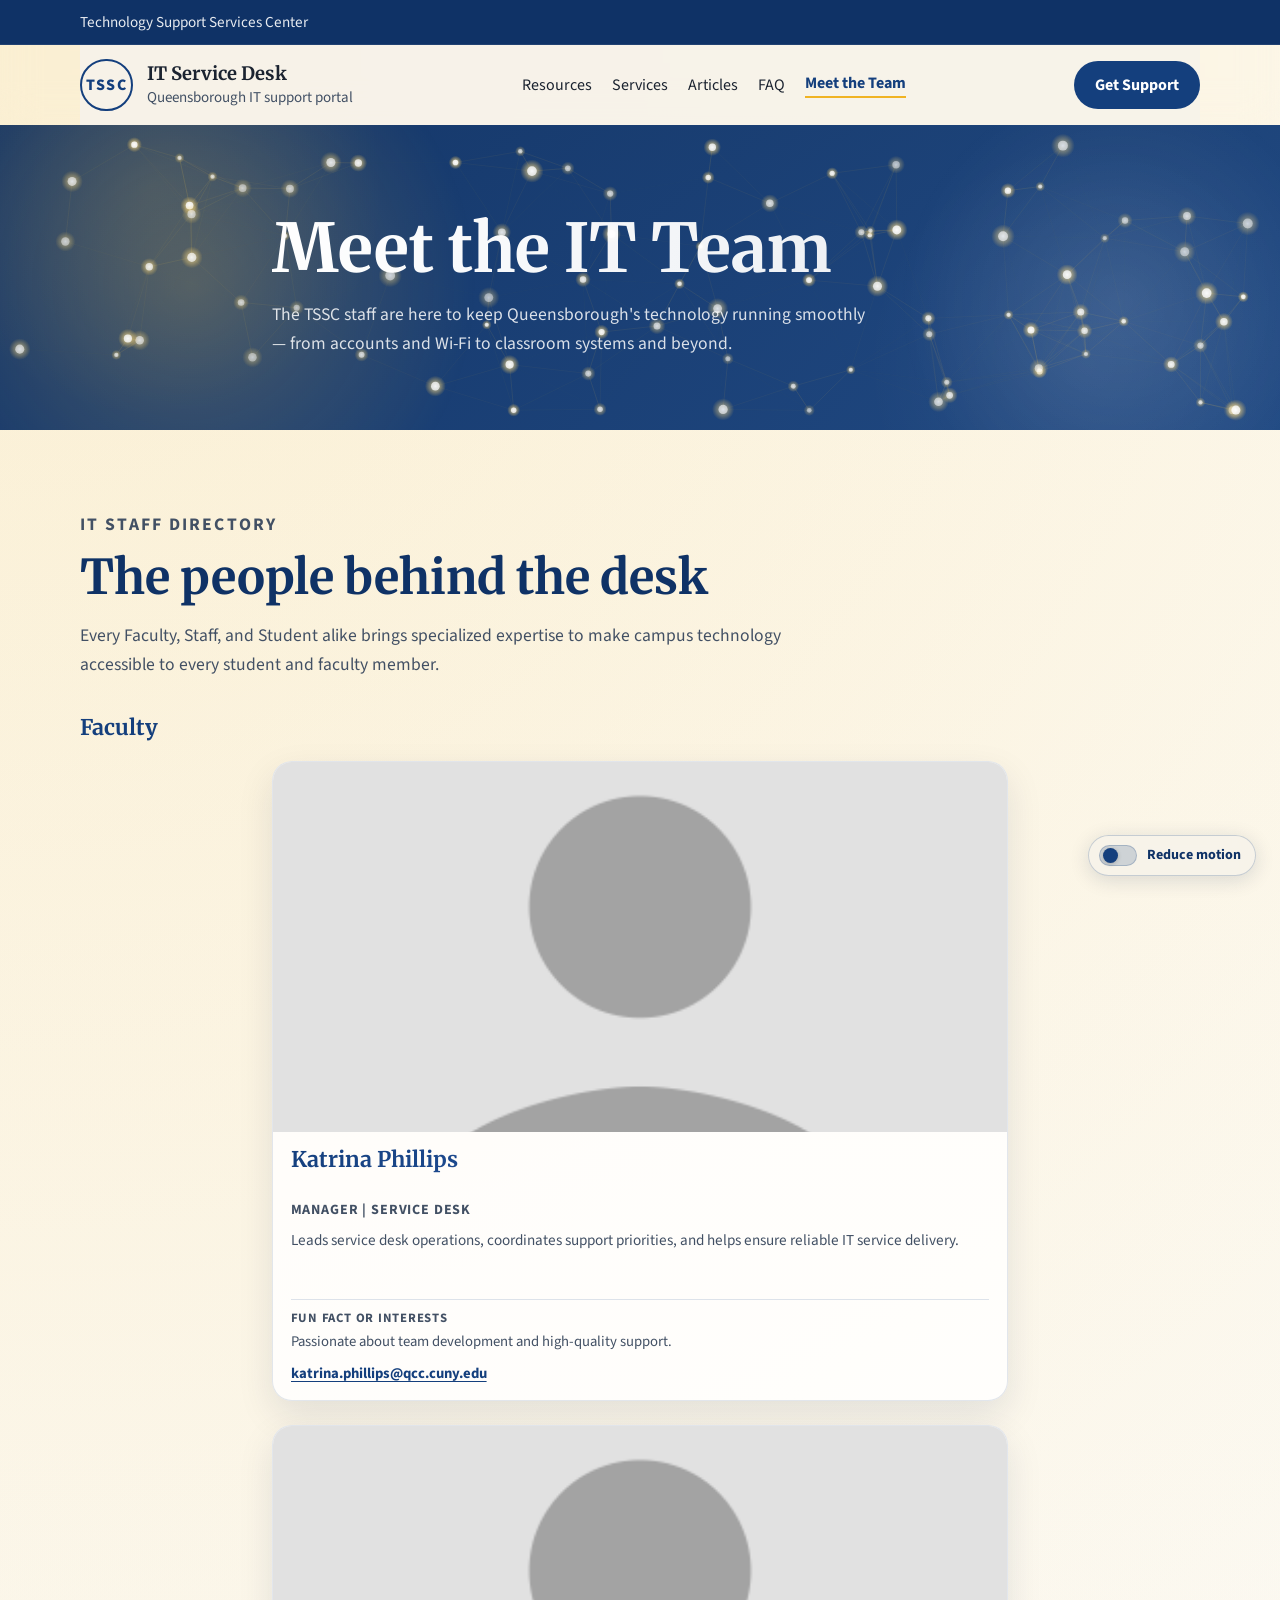
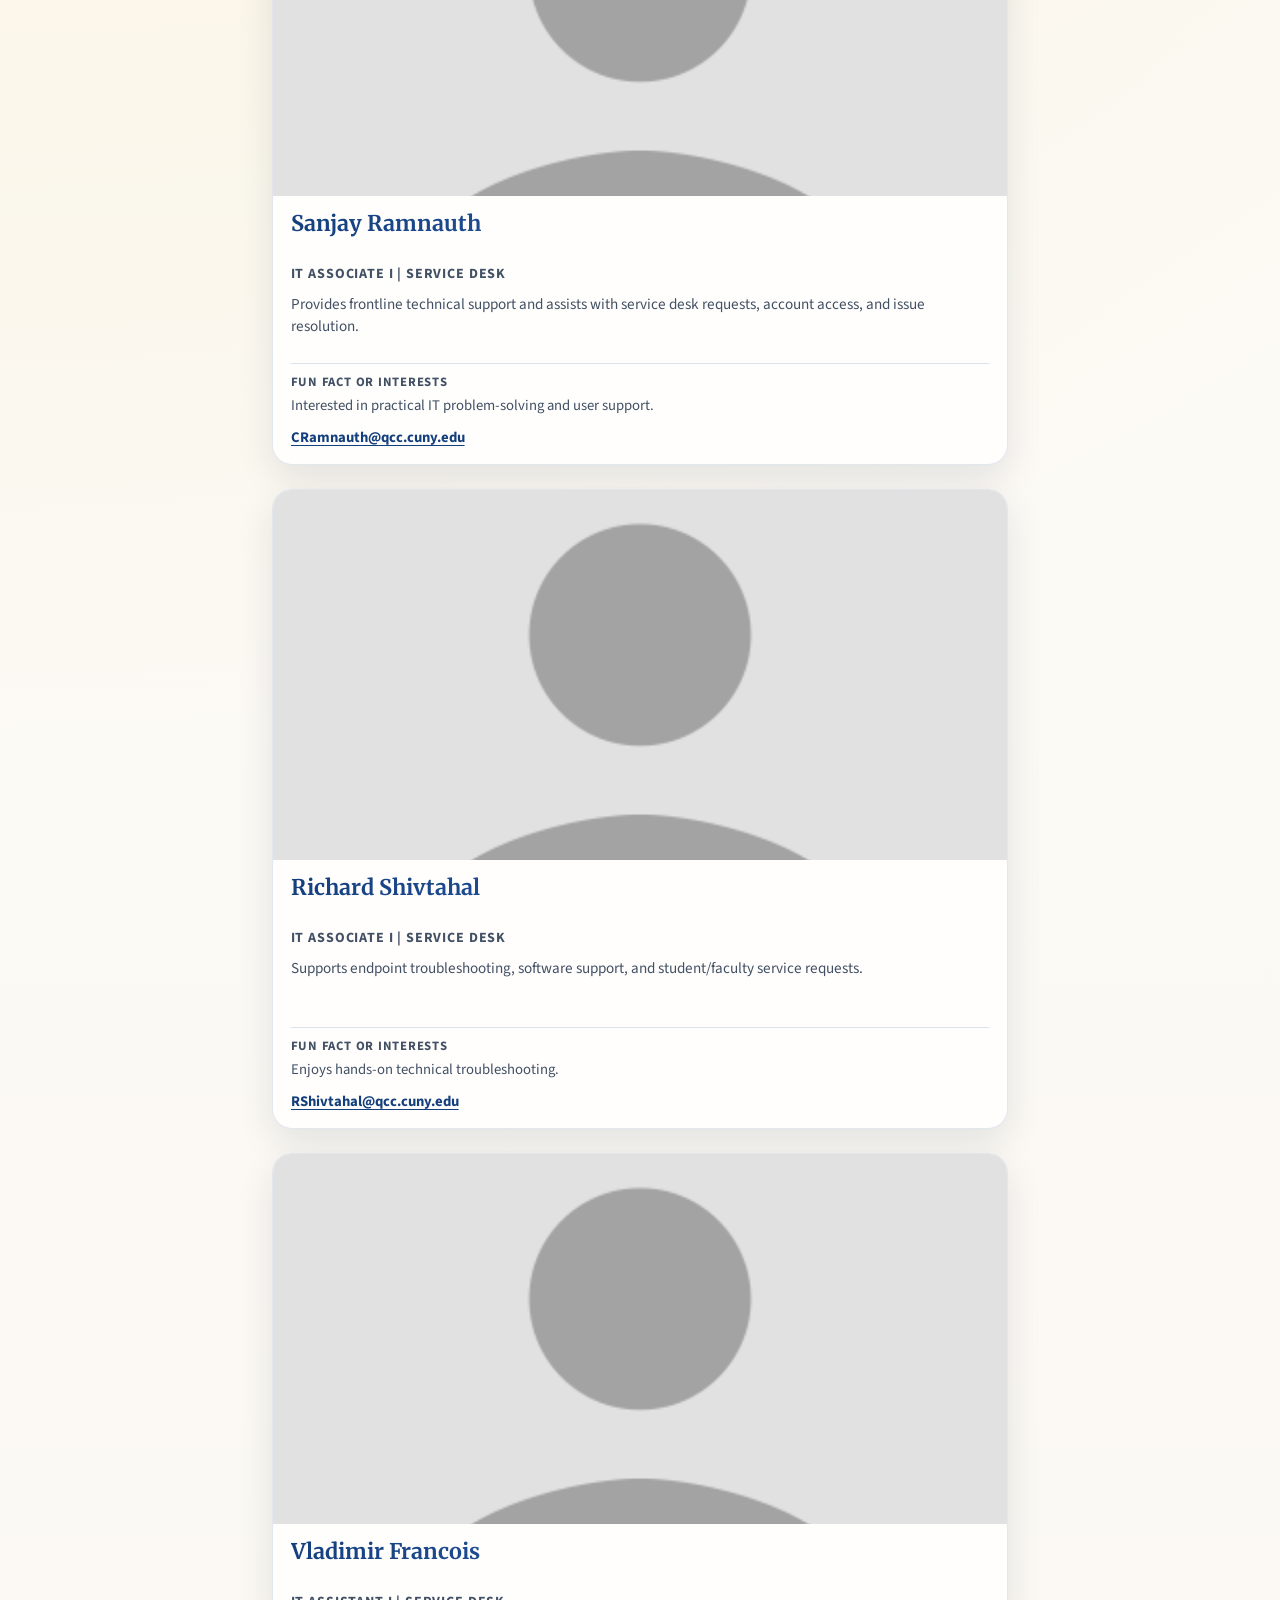
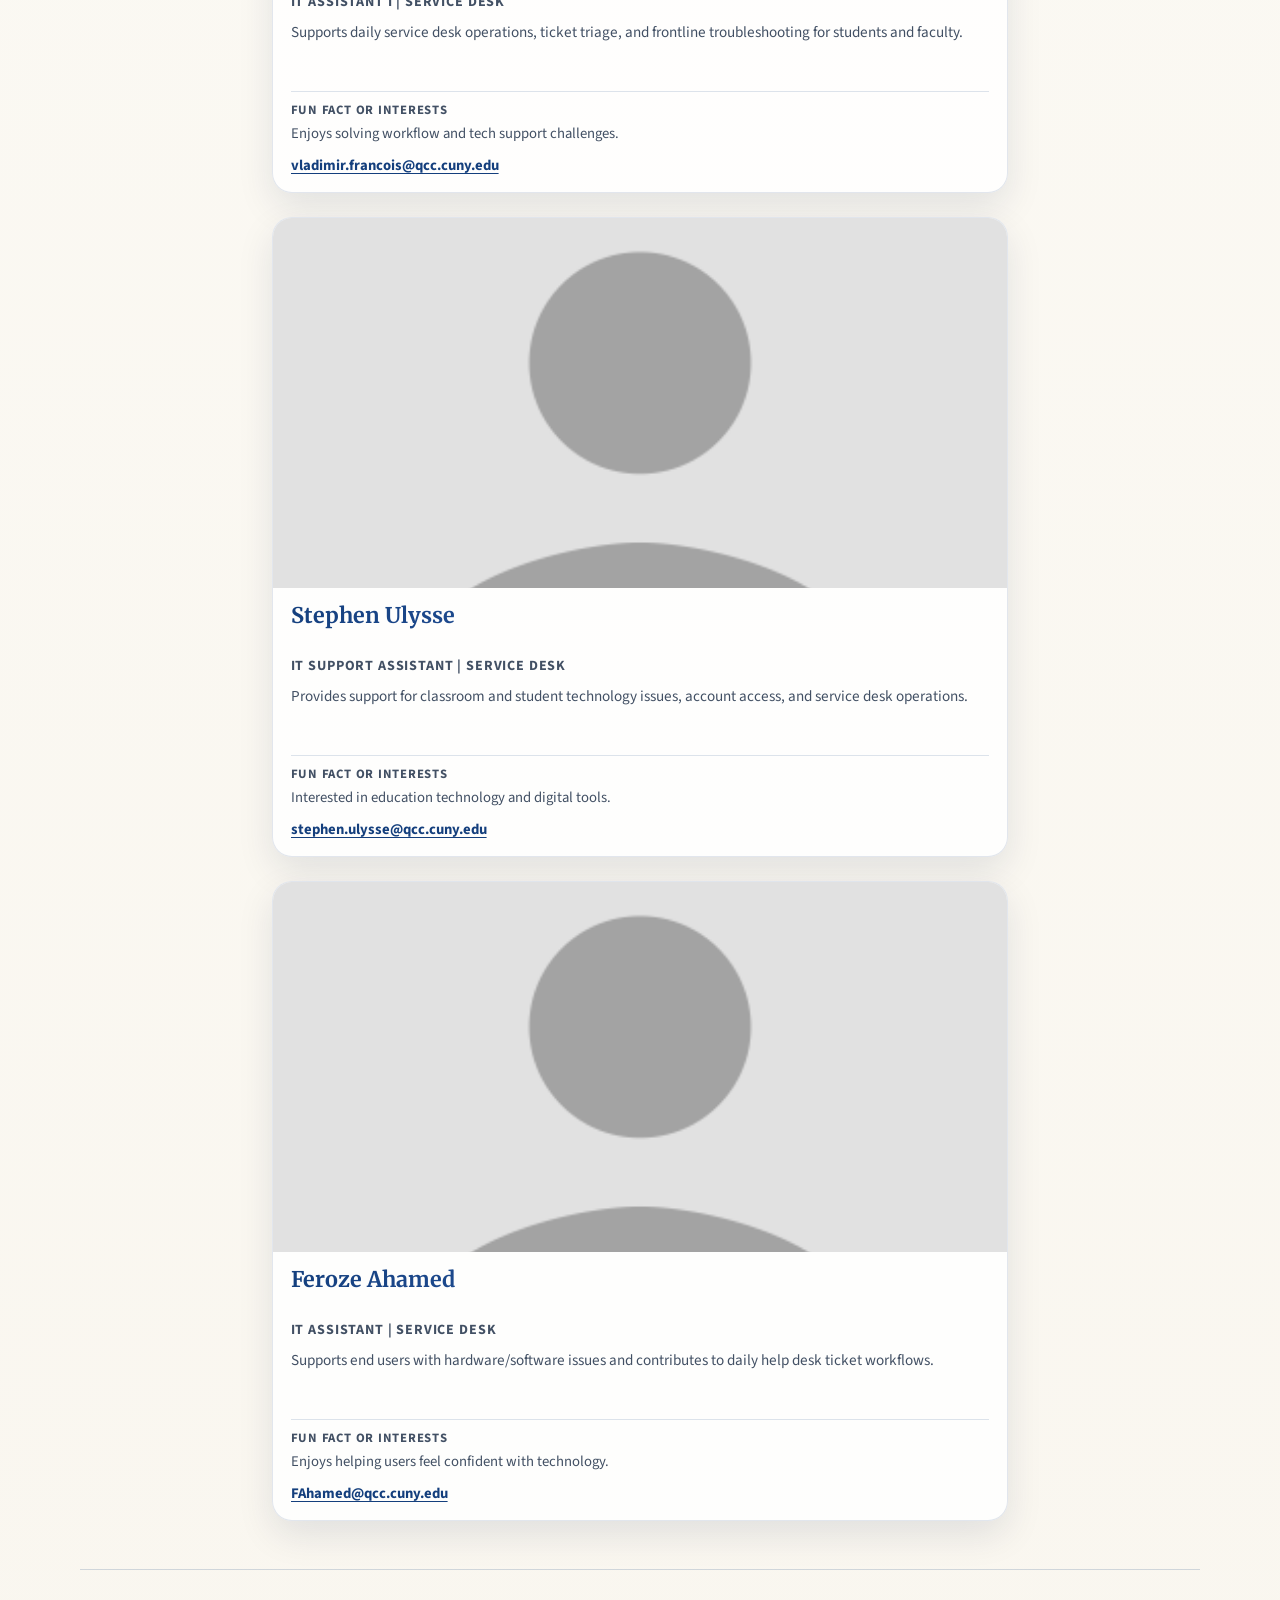
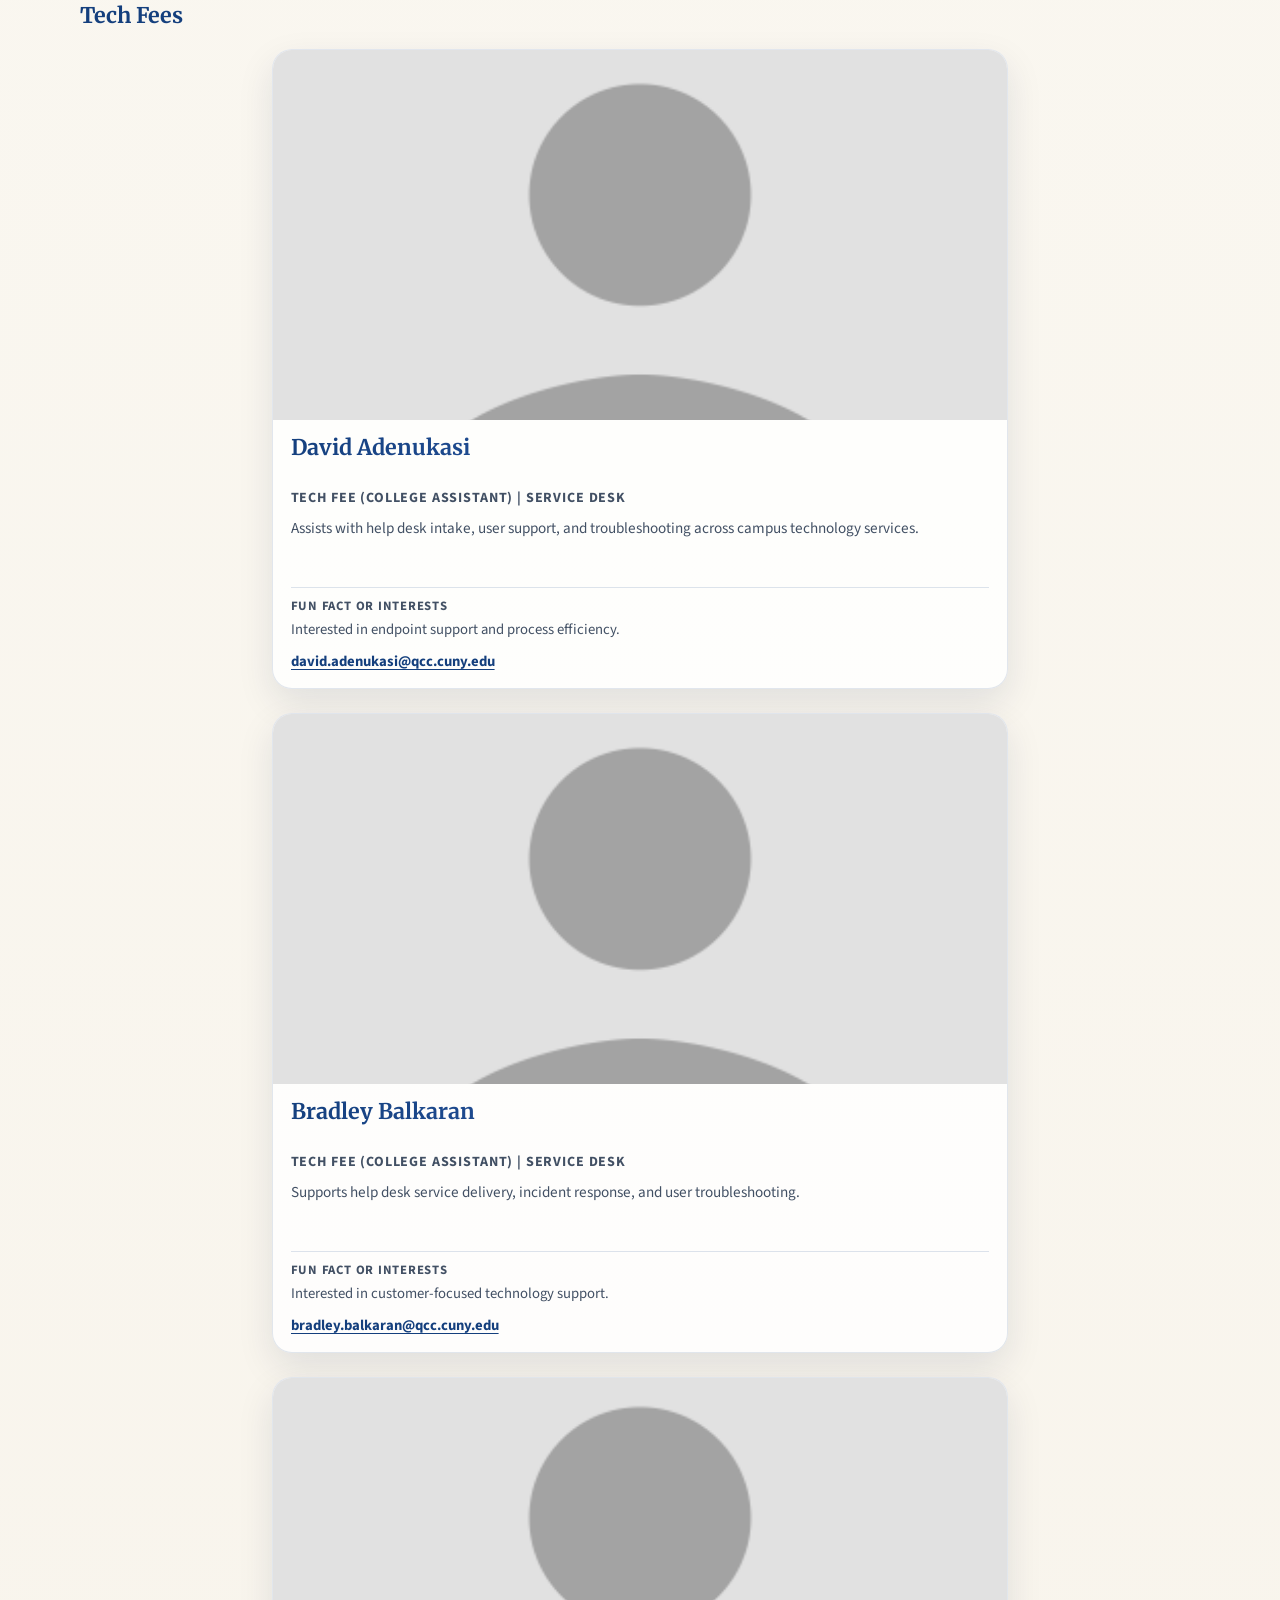
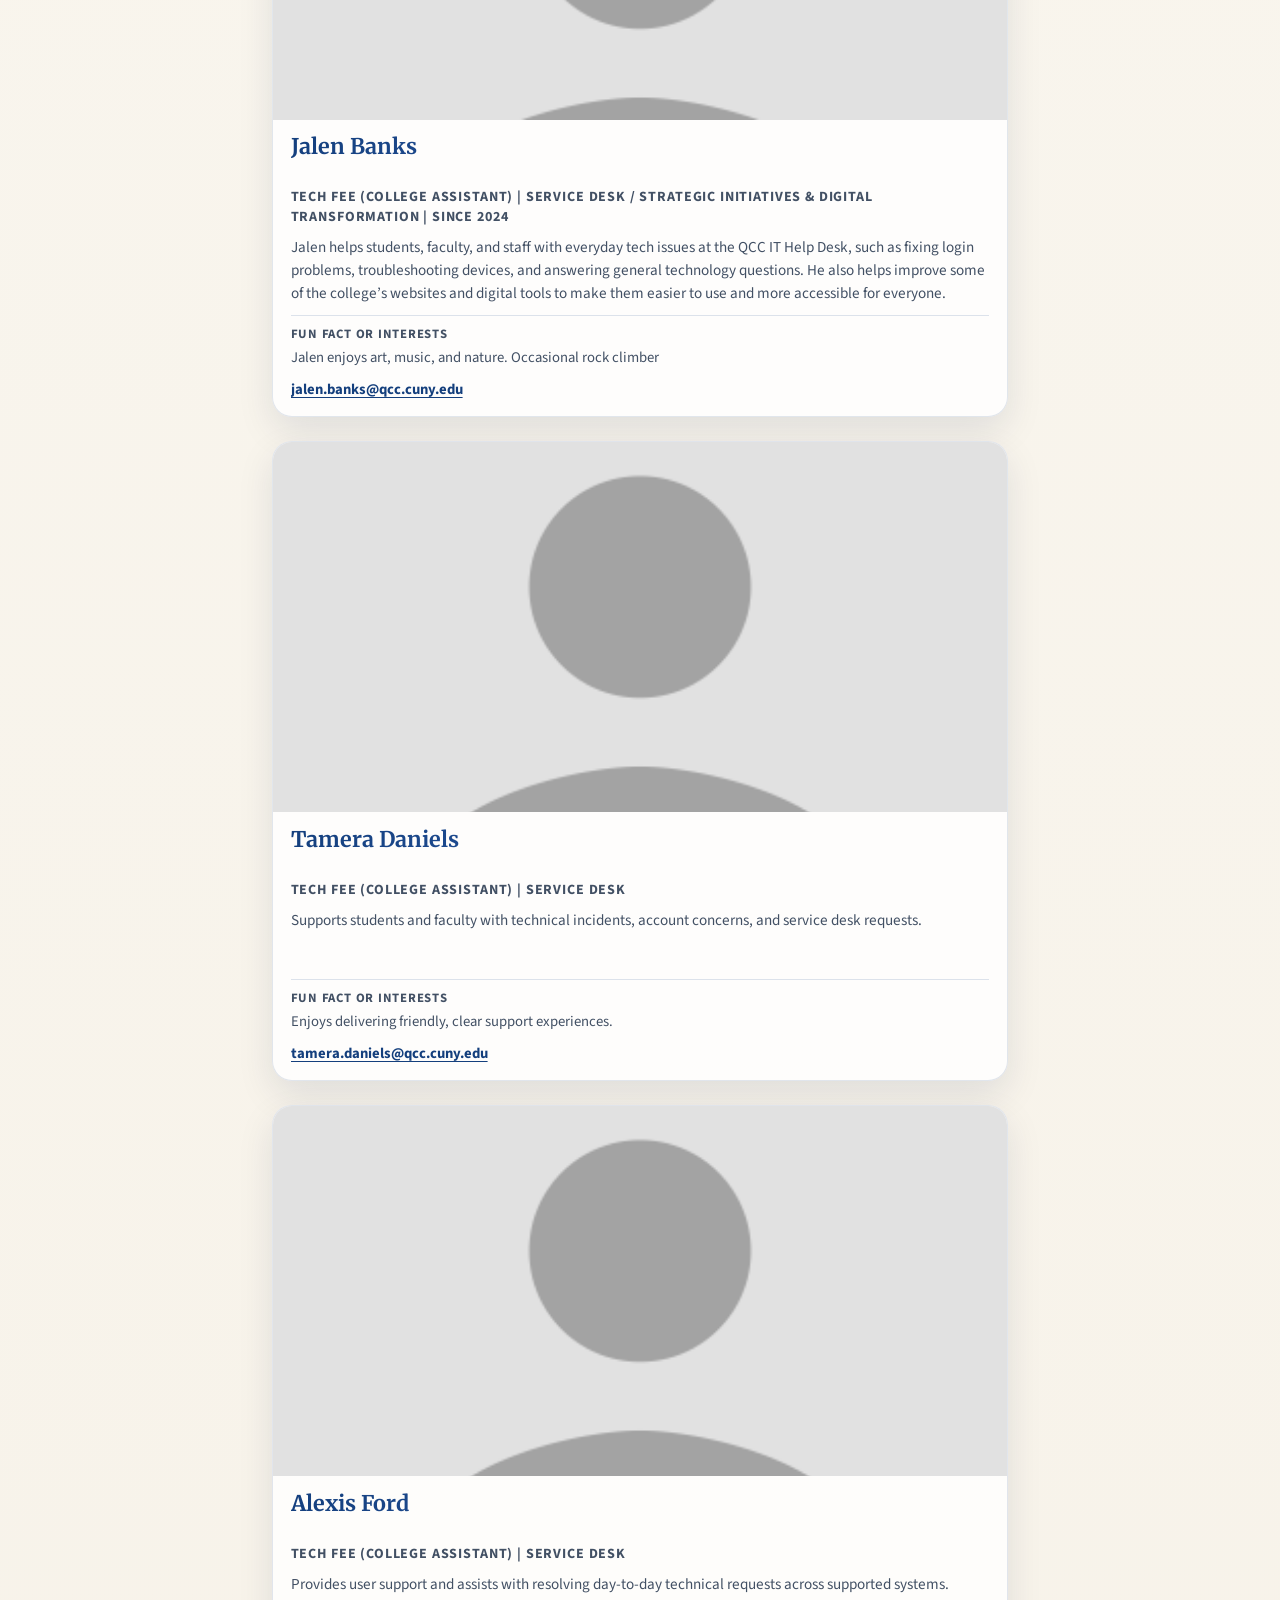
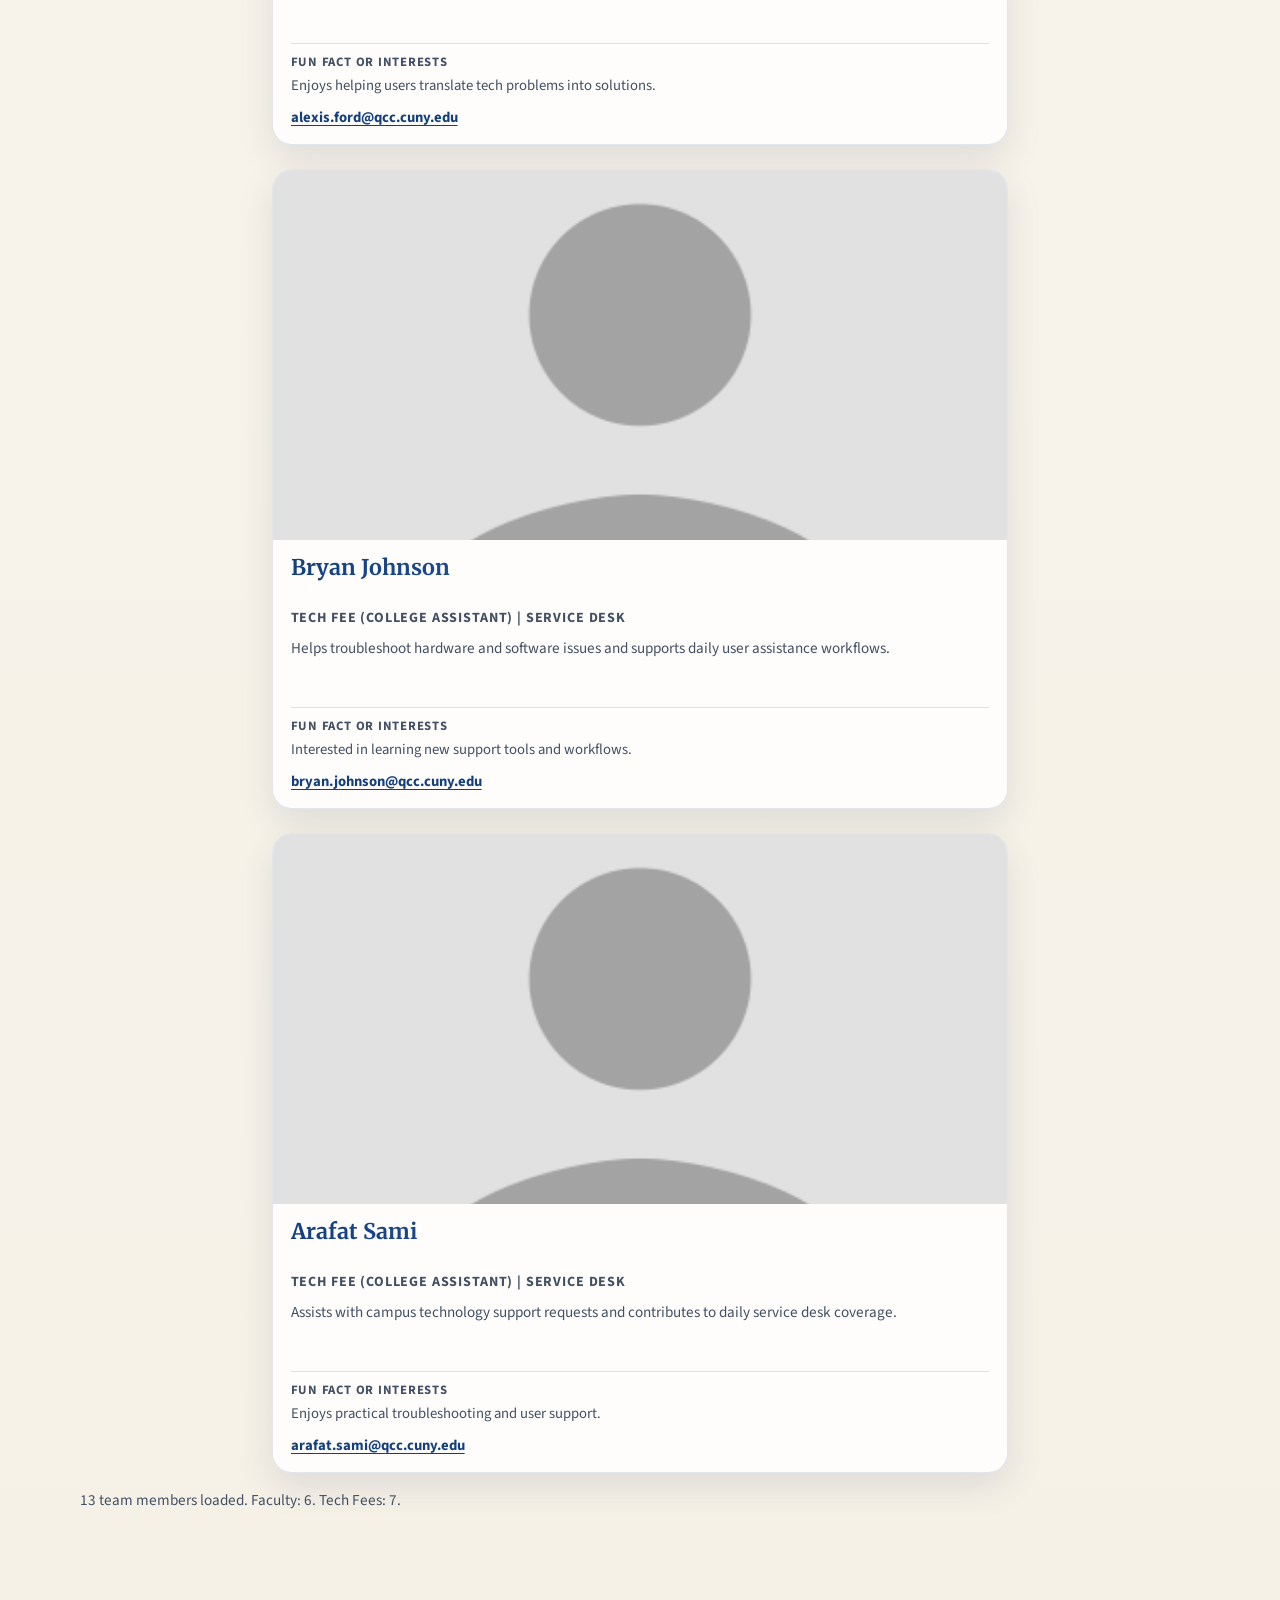
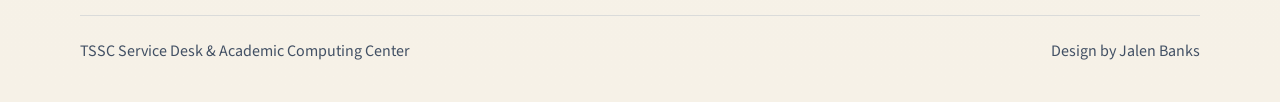
==== meet-the-team.html @ dc13afa2 "minor changes on mtm page + file organization" ====
<!DOCTYPE html>
<html lang="en">
  <head>
    <meta charset="UTF-8" />
    <meta name="viewport" content="width=device-width, initial-scale=1.0" />
    <title>Meet the Team – TSSC Service Desk</title>
    <meta
      name="description"
      content="Meet the TSSC IT Service Desk team at Queensborough Community College. Learn about the staff who support campus technology."
    />
    <link rel="preconnect" href="https://fonts.googleapis.com" />
    <link rel="preconnect" href="https://fonts.gstatic.com" crossorigin />
    <link
      href="https://fonts.googleapis.com/css2?family=Merriweather:wght@400;700;900&family=Source+Sans+3:wght@400;600;700&display=swap"
      rel="stylesheet"
    />
    <link rel="stylesheet" href="css/styles.css" />
    <link rel="stylesheet" href="css/meet-the-team.css" />
    <!--
      Early-init: read the saved animation preference BEFORE first paint so
      the page never flickers from animated → still. Runs inline, no delay.
    -->
    <script>
      (function () {
        if (localStorage.getItem('tssc-reduce-motion') === 'true') {
          document.documentElement.classList.add('no-motion');
        }
      })();
    </script>
  </head>
  <body>
    <!-- =====================================================================
         GLOBAL HEADER – identical structure to index.html
         ===================================================================== -->
    <header class="site-header">
      <div class="utility-bar">
        <div class="utility-bar__inner container">
          <p>Technology Support Services Center</p>
        </div>
      </div>

      <div class="brand-bar container">
        <a class="brand" href="index.html" aria-label="TSSC IT Service Desk home">
          <span class="brand__seal">TSSC</span>
          <span class="brand__text">
            <strong>IT Service Desk</strong>
            <span>Queensborough IT support portal</span>
          </span>
        </a>

        <nav class="main-nav" aria-label="Primary navigation">
          <a href="index.html#resources">Resources</a>
          <a href="index.html#services">Services</a>
          <a href="index.html#articles">Articles</a>
          <a href="index.html#faq">FAQ</a>
          <a href="meet-the-team.html" aria-current="page">Meet the Team</a>
        </nav>

        <a class="header-cta" href="index.html#contact">Get Support</a>
      </div>
    </header>

    <!-- =====================================================================
         PAGE CONTENT
         ===================================================================== -->
    <main id="main-content">

      <!-- -----------------------------------------------------------------
           PAGE HEADER with "mask" effect on heading text
           How the mask works:
             background-clip: text clips a CSS gradient to the text shape,
             making the gradient visible only through the letterforms.
             -webkit-text-fill-color: transparent makes the browser paint
             the gradient instead of a flat foreground color.
             This is purely decorative — the text remains real DOM text,
             is fully selectable, and is read normally by screen readers.
             A @media (prefers-reduced-motion) block is not needed here
             because the effect is static (no animation).
           ----------------------------------------------------------------- -->
      <section class="team-hero" aria-labelledby="team-page-heading">
        <div class="team-hero__backdrop" aria-hidden="true">
          <!-- Large ambient orbs — CSS animated -->
          <div class="team-hero__orb-a"></div>
          <div class="team-hero__orb-b"></div>
        </div>
        <!--
          Canvas for the attraction-particle system.
          aria-hidden: purely decorative — screen readers skip it entirely.
          The canvas is sized and driven by team-particles.js.
          It only activates under prefers-reduced-motion: no-preference.
        -->
        <canvas
          class="team-hero__canvas"
          id="teamHeroCanvas"
          aria-hidden="true"
        ></canvas>
        <div class="container team-hero__inner">
          

          <!--
            The gradient mask is applied only to the <h1> text via the
            .mask-text utility class. It has no effect on layout or
            surrounding content and degrades gracefully in browsers that
            do not support background-clip: text (text stays white).
          -->
          <h1 id="team-page-heading" class="mask-text">Meet the IT&nbsp;Team</h1>

          <p class="team-hero__copy">
            The TSSC staff are here to keep Queensborough's technology running
            smoothly — from accounts and Wi-Fi to classroom systems and beyond.
          </p>
        </div>
      </section>

      <!-- -----------------------------------------------------------------
           TEAM GRID
           Uses a <ul> of <li> elements containing <article> cards for
           correct list semantics and screen-reader announcement of item
           count. Each card is keyboard-focusable via a visible focus ring.
           ----------------------------------------------------------------- -->
      <section class="team-section section" aria-labelledby="team-grid-heading">
        <div class="container">
          <div class="section-heading">
            <p class="eyebrow">IT Staff directory</p>
            <h2 id="team-grid-heading">The people behind the desk</h2>
            <p>
              Every Faculty, Staff, and Student alike brings specialized expertise to
              make campus technology accessible to every student and faculty member.
            </p>
          </div>

          <!--
            Dynamic list targets. team-members.js creates each list item from
            full-part-time.json and tech-fees.json on page load.
          -->
          <section class="team-directory-group" aria-labelledby="faculty-grid-heading">
            <h3 id="faculty-grid-heading">Faculty</h3>
            <ul class="team-grid" id="facultyGrid" role="list"></ul>
          </section>

          <section class="team-directory-group" aria-labelledby="tech-fees-grid-heading">
            <h3 id="tech-fees-grid-heading">Tech Fees</h3>
            <ul class="team-grid" id="techFeesGrid" role="list"></ul>
          </section>

          <p class="team-grid-status" id="teamGridStatus" aria-live="polite"></p>
        </div>
      </section>

    </main>

    <!-- =====================================================================
         GLOBAL FOOTER – identical structure to index.html
         ===================================================================== -->
    <footer class="site-footer">
      <div class="container site-footer__inner">
        <p>TSSC Service Desk &amp; Academic Computing Center</p>
        <p>Design by Jalen Banks</p>
      </div>
    </footer>
    <!--
      Accessibility motion toggle
      ─────────────────────────────────────────────────────────────────────
      role="switch" + aria-checked communicates on/off state to screen
      readers as a toggle switch ("Reduce motion, switch, off").
      aria-label provides a concise spoken label.
      The button is always visible and keyboard-operable (Enter / Space).
    -->
    <button
      class="motion-toggle"
      id="motionToggle"
      type="button"
      role="switch"
      aria-checked="false"
      aria-label="Reduce motion"
    >
      <span class="motion-toggle__track" aria-hidden="true">
        <span class="motion-toggle__thumb"></span>
      </span>
      <span class="motion-toggle__label">Reduce&nbsp;motion</span>
    </button>

    <script src="js/team-members.js"></script>
    <script src="js/team-particles.js"></script>
    <script>
      /* ── Animation toggle ─────────────────────────────────────────────
         Manages the manual "Reduce motion" switch.

         State storage: localStorage key "tssc-reduce-motion" = "true"|"false"
         DOM signal:    <html> class "no-motion" drives all CSS overrides.
         Canvas signal: window.__tsscReduceMotion flag read by team-particles.js

         The early-init script in <head> already applied the saved class
         before first paint, so there is no FOUC.
      ─────────────────────────────────────────────────────────────────── */
      (function () {
        const btn  = document.getElementById('motionToggle');
        const root = document.documentElement;
        const KEY  = 'tssc-reduce-motion';

        /* Sync button state to current class (set by early-init or default) */
        function syncButton () {
          const reduced = root.classList.contains('no-motion');
          btn.setAttribute('aria-checked', reduced ? 'true' : 'false');
          /* Expose flag for team-particles.js */
          window.__tsscReduceMotion = reduced;
        }

        function toggle () {
          const willReduce = !root.classList.contains('no-motion');
          root.classList.toggle('no-motion', willReduce);
          localStorage.setItem(KEY, willReduce ? 'true' : 'false');
          syncButton();

          /* Tell the particle canvas to pause/resume without a page reload */
          window.dispatchEvent(new CustomEvent('tssc-motion-change', {
            detail: { reduced: willReduce }
          }));
        }

        btn.addEventListener('click', toggle);

        /* Support Enter and Space explicitly for role="switch" */
        btn.addEventListener('keydown', function (e) {
          if (e.key === 'Enter' || e.key === ' ') {
            e.preventDefault();
            toggle();
          }
        });

        /* Initial sync on page load */
        syncButton();
      })();
    </script>
  </body>
</html>
---- css/styles.css ----
:root {
  --navy-950: #0f3266;
  --navy-900: #143f7d;
  --navy-800: #224f97;
  --gold-500: #f0b323;
  --gold-400: #ffc94d;
  --cream-100: #f7f3ea;
  --stone-200: #e2ded5;
  --ink-900: #1b2330;
  --ink-700: #425064;
  --white: #ffffff;
  --shadow-lg: 0 24px 70px rgba(12, 34, 69, 0.16);
  --shadow-md: 0 14px 36px rgba(12, 34, 69, 0.1);
  --radius-lg: 28px;
  --radius-md: 20px;
  --radius-sm: 14px;
}

* {
  box-sizing: border-box;
}

html {
  scroll-behavior: smooth;
}

body {
  margin: 0;
  font-family: "Source Sans 3", sans-serif;
  color: var(--ink-900);
  background:
    radial-gradient(circle at top left, rgba(240, 179, 35, 0.18), transparent 24%),
    linear-gradient(180deg, #fdfcf8 0%, #f6f1e7 100%);
}

a {
  color: inherit;
  text-decoration: none;
}

button,
input {
  font: inherit;
}

.container {
  width: min(1120px, calc(100% - 2rem));
  margin: 0 auto;
}

.section {
  padding: 5rem 0;
}

.eyebrow {
  margin: 0 0 0.75rem;
  font-size: 0.9rem;
  font-weight: 700;
  letter-spacing: 0.12em;
  text-transform: uppercase;
  color: var(--gold-500);
}

.visually-hidden {
  position: absolute;
  width: 1px;
  height: 1px;
  padding: 0;
  margin: -1px;
  overflow: hidden;
  clip: rect(0, 0, 0, 0);
  white-space: nowrap;
  border: 0;
}

.site-header {
  position: sticky;
  top: 0;
  z-index: 10;
  backdrop-filter: blur(18px);
}

.utility-bar {
  background: var(--navy-950);
  color: rgba(255, 255, 255, 0.9);
  border-bottom: 1px solid rgba(255, 255, 255, 0.08);
}

.utility-bar__inner,
.brand-bar,
.main-nav,
.popular-searches,
.site-footer__inner {
  display: flex;
  align-items: center;
}

.utility-bar__inner {
  justify-content: space-between;
  gap: 1rem;
  min-height: 2.75rem;
  font-size: 0.95rem;
}

.utility-bar__inner p,
.site-footer__inner p {
  margin: 0;
}

.utility-bar nav,
.main-nav {
  gap: 1.25rem;
}

.utility-bar a:hover,
.main-nav a:hover {
  color: var(--gold-400);
}

.brand-bar {
  justify-content: space-between;
  gap: 1rem;
  min-height: 5rem;
  background: rgba(247, 243, 234, 0.93);
}

.brand {
  display: inline-flex;
  align-items: center;
  gap: 0.9rem;
}

.brand__seal {
  display: grid;
  place-items: center;
  width: 3.3rem;
  height: 3.3rem;
  border-radius: 50%;
  border: 2px solid var(--navy-900);
  color: var(--navy-900);
  font-weight: 800;
  letter-spacing: 0.08em;
}

.brand__text {
  display: grid;
  gap: 0.18rem;
}

.brand__text strong,
.hero h1,
.section-heading h2,
.article-layout__intro h2,
.contact-panel h2,
.status-card h2 {
  font-family: "Merriweather", serif;
}

.brand__text strong {
  font-size: 1.15rem;
}

.brand__text span {
  color: var(--ink-700);
  font-size: 0.94rem;
}

.header-cta,
.search-panel button,
.resource-card button {
  display: inline-flex;
  align-items: center;
  justify-content: center;
  border: 0;
  border-radius: 999px;
  cursor: pointer;
  transition: transform 160ms ease, background-color 160ms ease, color 160ms ease;
}

.header-cta {
  padding: 0.8rem 1.3rem;
  background: var(--navy-900);
  color: var(--white);
  font-weight: 700;
}

.header-cta:hover,
.search-panel button:hover,
.resource-card button:hover,
.chip:hover {
  transform: translateY(-1px);
}

.hero {
  position: relative;
  overflow: clip;
  padding: 5.5rem 0 4.5rem;
  background:
    linear-gradient(135deg, rgba(15, 50, 102, 0.98), rgba(19, 63, 125, 0.94)),
    linear-gradient(180deg, rgba(240, 179, 35, 0.24), transparent 60%);
  color: var(--white);
}

.hero__backdrop {
  position: absolute;
  inset: 0;
  background:
    radial-gradient(circle at 12% 20%, rgba(255, 201, 77, 0.22), transparent 18%),
    radial-gradient(circle at 85% 78%, rgba(255, 255, 255, 0.08), transparent 18%),
    linear-gradient(90deg, transparent 0%, rgba(255, 255, 255, 0.03) 100%);
}

.hero__grid {
  position: relative;
  display: grid;
  grid-template-columns: minmax(0, 1.35fr) minmax(280px, 0.85fr);
  gap: 2rem;
  align-items: end;
}

.hero__content {
  max-width: 46rem;
}

.hero h1 {
  margin: 0;
  font-size: clamp(2.75rem, 6vw, 4.6rem);
  line-height: 1.03;
}

.hero__copy,
.section-heading p,
.article-layout__intro p,
.contact-panel p,
.faq-answer p,
.resource-card p,
.article-card p {
  font-size: 1.1rem;
  line-height: 1.65;
}

.hero__copy {
  max-width: 38rem;
  margin: 1rem 0 2rem;
  color: rgba(255, 255, 255, 0.84);
}

.search-panel {
  display: flex;
  gap: 0.85rem;
  padding: 0.85rem;
  border-radius: calc(var(--radius-lg) + 0.4rem);
  background: rgba(255, 255, 255, 0.08);
  box-shadow: var(--shadow-lg);
}

.search-panel input {
  width: 100%;
  min-width: 0;
  padding: 1rem 1.15rem;
  border: 0;
  border-radius: calc(var(--radius-md) - 0.2rem);
  background: var(--white);
  color: var(--ink-900);
}

.search-panel input:focus,
.faq-question:focus-visible,
.chip:focus-visible,
.resource-card button:focus-visible,
.header-cta:focus-visible,
.search-panel button:focus-visible {
  outline: 3px solid rgba(255, 201, 77, 0.85);
  outline-offset: 2px;
}

.search-panel button {
  min-width: 9rem;
  padding: 0 1.4rem;
  background: var(--gold-500);
  color: var(--navy-950);
  font-weight: 800;
}

.popular-searches {
  flex-wrap: wrap;
  gap: 0.65rem;
  margin-top: 1rem;
  color: rgba(255, 255, 255, 0.9);
}

.chip {
  padding: 0.45rem 0.8rem;
  border: 1px solid rgba(255, 255, 255, 0.22);
  border-radius: 999px;
  background: rgba(255, 255, 255, 0.06);
  color: var(--white);
  cursor: pointer;
}

.status-card {
  padding: 1.75rem;
  border-radius: var(--radius-lg);
  background: rgba(255, 255, 255, 0.1);
  border: 1px solid rgba(255, 255, 255, 0.12);
  box-shadow: var(--shadow-lg);
}

.status-card__label {
  margin: 0 0 0.5rem;
  font-size: 0.85rem;
  font-weight: 700;
  letter-spacing: 0.12em;
  text-transform: uppercase;
  color: var(--gold-400);
}

.status-card h2 {
  margin: 0;
  font-size: 1.7rem;
  line-height: 1.3;
}

.status-card ul {
  margin: 1.2rem 0 1.6rem;
  padding: 0;
  list-style: none;
}

.status-card li {
  display: flex;
  align-items: center;
  gap: 0.75rem;
  margin-bottom: 0.85rem;
}

.status-card li span {
  width: 0.9rem;
  height: 0.9rem;
  border-radius: 50%;
  background: linear-gradient(135deg, #79e0ac, #37b36d);
  box-shadow: 0 0 0 6px rgba(121, 224, 172, 0.12);
}

.status-card a {
  color: var(--gold-400);
  font-weight: 700;
}

.section-heading {
  max-width: 46rem;
  margin-bottom: 2.2rem;
}

.section-heading h2,
.article-layout__intro h2,
.contact-panel h2 {
  margin: 0;
  color: var(--navy-950);
  font-size: clamp(2rem, 4vw, 3rem);
  line-height: 1.1;
}

.section-heading p,
.article-layout__intro p,
.contact-panel p {
  color: var(--ink-700);
}

.card-grid {
  display: grid;
  grid-template-columns: repeat(3, minmax(0, 1fr));
  gap: 1.4rem;
}

.resource-card,
.article-card,
.contact-panel {
  background: rgba(255, 255, 255, 0.76);
  border: 1px solid rgba(20, 63, 125, 0.12);
  box-shadow: var(--shadow-md);
}

.resource-card {
  display: grid;
  gap: 0.9rem;
  padding: 1.7rem;
  border-radius: var(--radius-md);
  transition: transform 180ms ease, border-color 180ms ease;
}

.resource-card:hover {
  transform: translateY(-4px);
  border-color: rgba(20, 63, 125, 0.28);
}

.resource-card__icon {
  display: inline-flex;
  align-items: center;
  justify-content: center;
  width: 3rem;
  height: 3rem;
  border-radius: 50%;
  background: rgba(20, 63, 125, 0.08);
  color: var(--navy-900);
  font-weight: 800;
}

.resource-card h3,
.article-card h3,
.faq-question {
  margin: 0;
  font-size: 1.55rem;
}

.resource-card button {
  justify-self: start;
  padding: 0;
  background: transparent;
  color: var(--navy-900);
  font-weight: 700;
}

.article-layout {
  display: flex;
  align-items: end;
  justify-content: space-between;
  gap: 2rem;
  margin-bottom: 2rem;
}

.article-layout__meta {
  color: var(--navy-900);
  font-weight: 700;
}

.article-list {
  display: grid;
  grid-template-columns: repeat(2, minmax(0, 1fr));
  gap: 1.25rem;
}

.article-card {
  padding: 1.5rem;
  border-radius: var(--radius-md);
}

.article-card h3 {
  font-family: "Merriweather", serif;
  color: var(--navy-950);
  font-size: 1.35rem;
}

.article-card p {
  margin: 0.7rem 0 1rem;
  color: var(--ink-700);
}

.article-card__meta {
  display: flex;
  align-items: center;
  justify-content: space-between;
  gap: 1rem;
  font-size: 0.95rem;
  color: var(--navy-900);
}

.article-card__tag {
  display: inline-flex;
  align-items: center;
  padding: 0.32rem 0.7rem;
  border-radius: 999px;
  background: rgba(240, 179, 35, 0.16);
  color: #8e6200;
  font-weight: 700;
}

.faq-list {
  display: grid;
  gap: 1rem;
}

.faq-item {
  border-radius: var(--radius-sm);
  border: 1px solid rgba(20, 63, 125, 0.12);
  background: rgba(255, 255, 255, 0.78);
  overflow: hidden;
}

.faq-question {
  width: 100%;
  padding: 1.25rem 1.5rem;
  border: 0;
  background: transparent;
  color: var(--navy-950);
  text-align: left;
  cursor: pointer;
}

.faq-answer {
  display: grid;
  grid-template-rows: 0fr;
  transition: grid-template-rows 220ms ease;
}

.faq-answer p {
  overflow: hidden;
  margin: 0;
  padding: 0 1.5rem 0;
  color: var(--ink-700);
}

.faq-item.is-open .faq-answer {
  grid-template-rows: 1fr;
}

.faq-item.is-open .faq-answer p {
  padding-bottom: 1.4rem;
}

.contact-panel {
  display: flex;
  align-items: stretch;
  justify-content: space-between;
  gap: 2.5rem;
  padding: 2.4rem;
  border-radius: var(--radius-lg);
}

.contact-actions {
  display: grid;
  gap: 1.1rem;
  width: min(100%, 22rem);
  flex: 0 0 22rem;
  padding: 1.2rem;
  border-radius: var(--radius-md);
  background: linear-gradient(180deg, rgba(20, 63, 125, 0.98), rgba(15, 50, 102, 0.98));
  color: var(--white);
}

.contact-card {
  display: grid;
  gap: 0.7rem;
  padding: 1.15rem;
  border-radius: 1rem;
  background: rgba(255, 255, 255, 0.12);
  border: 1px solid rgba(255, 255, 255, 0.16);
}

.contact-card--primary {
  background: linear-gradient(180deg, rgba(240, 179, 35, 0.2), rgba(240, 179, 35, 0.08));
  border-color: rgba(255, 201, 77, 0.45);
}

.contact-card__eyebrow {
  margin: 0;
  font-size: 1.15rem;
  font-weight: 800;
  letter-spacing: 0.01em;
  line-height: 1.3;
  text-transform: none;
  color: #ffffff !important;
  opacity: 1 !important;
  -webkit-text-fill-color: #ffffff;
  text-shadow: 0 1px 1px rgba(0, 0, 0, 0.12);
}

.contact-actions a,
.contact-actions span {
  font-size: 1.08rem;
  line-height: 1.55;
}

.contact-actions a {
  color: var(--white);
  font-weight: 700;
}

.contact-ticket-link {
  display: inline-flex;
  align-items: center;
  justify-content: center;
  width: 100%;
  min-height: 3.6rem;
  padding: 0.95rem 1.2rem;
  border-radius: 999px;
  background: var(--gold-500);
  color: var(--navy-950);
  box-shadow: 0 10px 24px rgba(0, 0, 0, 0.18);
  font-size: 1.08rem;
}

.contact-ticket-link::after {
  content: " ->";
  margin-left: 0.45rem;
}

.contact-actions span {
  margin: 0;
  color: rgba(255, 255, 255, 0.94);
}

.site-footer {
  padding: 1.5rem 0 2.5rem;
  color: var(--ink-700);
}

.site-footer__inner {
  justify-content: space-between;
  gap: 1rem;
  padding-top: 1.5rem;
  border-top: 1px solid rgba(20, 63, 125, 0.12);
}

@media (max-width: 980px) {
  .hero__grid,
  .card-grid,
  .article-list,
  .contact-panel,
  .article-layout {
    grid-template-columns: 1fr;
    flex-direction: column;
  }

  .brand-bar {
    flex-wrap: wrap;
    padding: 0.8rem 0 1rem;
  }

  .main-nav {
    order: 3;
    flex-wrap: wrap;
    width: 100%;
  }

  .contact-panel,
  .article-layout {
    align-items: flex-start;
  }

  .contact-actions {
    width: 100%;
    max-width: none;
    flex-basis: auto;
  }
}

@media (max-width: 720px) {
  .section {
    padding: 4rem 0;
  }

  .utility-bar__inner,
  .search-panel,
  .popular-searches,
  .site-footer__inner {
    flex-direction: column;
    align-items: flex-start;
  }

  .utility-bar__inner {
    padding: 0.65rem 0;
  }

  .search-panel {
    width: 100%;
  }

  .search-panel button {
    width: 100%;
    min-height: 3.3rem;
  }

  .hero {
    padding-top: 4.5rem;
  }

  .hero h1 {
    font-size: 2.5rem;
  }

  .brand {
    align-items: flex-start;
  }
}
---- css/meet-the-team.css ----
/*
 * meet-the-team.css
 * Styles specific to the Meet the Team page.
 * Global design tokens and shared components live in styles.css.
 *
 * MASK EFFECT – static (all users)
 * ──────────────────────────────────
 * .mask-text uses background-clip: text + -webkit-text-fill-color: transparent
 * to clip a CSS gradient to the letterforms. Text remains a real DOM node,
 * fully selectable and readable by screen readers.
 *
 * ANIMATED EFFECT – motion users only
 * ─────────────────────────────────────
 * Inspired by humansand.ai: when prefers-reduced-motion: no-preference,
 * three layered effects activate on the hero heading:
 *
 *  1. gradient-sweep  – a wide (300%) multi-stop aurora gradient whose
 *     background-position animates left→right, creating a slow light-sweep
 *     through the letterforms. Easing: ease-in-out, 5 s, infinite alternate.
 *
 *  2. orb-drift-a / orb-drift-b – two radial-gradient orbs in the hero
 *     backdrop animate their positions via CSS custom-property tweening,
 *     giving the background a slow breathing/aurora feel.
 *
 *  3. hero-reveal – the h1 fades up from 24 px below on page load (0.6 s),
 *     so the heading appears to emerge from the background, matching the
 *     cinematic reveal style of AI-brand hero sections.
 *
 * All three are scoped inside @media (prefers-reduced-motion: no-preference)
 * so users who prefer reduced motion see only the static gradient.
 *
 * Contrast: gradient stops (white, gold-400) both meet WCAG AA on the
 * dark navy hero background.
 */

/* ==========================================================================
   Mask-text utility
   ========================================================================== */
.mask-text {
  /* Gradient travels diagonally: navy at top-left → gold at bottom-right */
  background: linear-gradient(
    135deg,
    var(--navy-900) 0%,
    var(--navy-800) 40%,
    var(--gold-500) 100%
  );

  /* Clip the background to the text shape */
  -webkit-background-clip: text;
  background-clip: text;

  /* Make the default text color transparent so the gradient shows through */
  -webkit-text-fill-color: transparent;
  color: var(--navy-950); /* plain-color fallback for unsupporting browsers */
}

/* ==========================================================================
   Page hero / header
   ========================================================================== */
.team-hero {
  position: relative;
  overflow: clip;
  padding: 5.5rem 0 4.5rem;
  background:
    linear-gradient(135deg, rgba(15, 50, 102, 0.98), rgba(19, 63, 125, 0.94)),
    linear-gradient(180deg, rgba(240, 179, 35, 0.24), transparent 60%);
  color: var(--white);
}

/*
 * The backdrop contains two absolutely-positioned orb <div>s that can be
 * independently animated. The parent is overflow:clip so nothing bleeds out.
 * Static fallback: the orbs are visible as soft radial glows even without
 * animation — identical to the home page hero backdrop look.
 */
.team-hero__backdrop {
  position: absolute;
  inset: 0;
  pointer-events: none;
  /* Soft base layer — always visible */
  background:
    radial-gradient(circle at 12% 20%, rgba(255, 201, 77, 0.12), transparent 20%),
    radial-gradient(circle at 85% 78%, rgba(255, 255, 255, 0.06), transparent 20%);
}

/* Individual orb elements (added to HTML) */
.team-hero__orb-a,
.team-hero__orb-b {
  position: absolute;
  border-radius: 50%;
  pointer-events: none;
  /* will-change prepares the compositor for the transform animation */
  will-change: transform;
}

.team-hero__orb-a {
  width: 36rem;
  height: 36rem;
  top: -8rem;
  left: -6rem;
  background: radial-gradient(circle, rgba(255, 201, 77, 0.22) 0%, transparent 70%);
}

.team-hero__orb-b {
  width: 28rem;
  height: 28rem;
  bottom: -6rem;
  right: -4rem;
  background: radial-gradient(circle, rgba(255, 255, 255, 0.1) 0%, transparent 70%);
}

.team-hero__canvas {
  /* Fills the hero section, sits above the backdrop but below text content */
  position: absolute;
  inset: 0;
  width: 100%;
  height: 100%;
  pointer-events: none; /* mouse events fall through to real content */
  z-index: 1;
  /* Hidden by default; JS enables it only when motion is allowed */
  display: none;
}

.team-hero__inner {
  position: relative;
  z-index: 2; /* text layer above canvas */
  max-width: 46rem;
}

/* Override: in the hero context the heading uses a light gradient
   (white → off-white → gold) so it reads against the dark navy background.
   Static version used by all users, including those who prefer reduced motion. */
.team-hero .mask-text {
  background: linear-gradient(
    100deg,
    #ffffff 0%,
    rgba(255, 255, 255, 0.9) 35%,
    var(--gold-400) 60%,
    #ffffff 80%,
    rgba(255, 201, 77, 0.8) 100%
  );
  background-size: 300% 100%; /* oversized so the sweep has room to travel */
  -webkit-background-clip: text;
  background-clip: text;
  -webkit-text-fill-color: transparent;
  color: var(--white); /* plain-color fallback */
}

.team-hero__inner h1 {
  margin: 0;
  font-family: "Merriweather", serif;
  font-size: clamp(2.75rem, 6vw, 4.2rem);
  line-height: 1.05;
}

/* --------------------------------------------------------------------------
   ANIMATED EFFECTS — only when the user allows motion
   prefers-reduced-motion: no-preference means "I'm fine with motion"
   -------------------------------------------------------------------------- */

/*
 * Keyframe 1 – gradient-sweep
 * Slides the oversized background left→right so the gradient
 * appears to slowly flow through the text letterforms.
 * background-position: 0% = gradient start at left edge
 *                     100% = gradient start shifted fully right
 */
@keyframes gradient-sweep {
  0%   { background-position: 0% 50%; }
  100% { background-position: 100% 50%; }
}

/*
 * Keyframe 2 – hero-reveal
 * Fades the heading up from slight offset on load.
 * Mimics the cinematic entrance seen on AI-brand hero sections.
 */
@keyframes hero-reveal {
  from {
    opacity: 0;
    transform: translateY(24px);
  }
  to {
    opacity: 1;
    transform: translateY(0);
  }
}

/*
 * Keyframe 3a / 3b – orb drift
 * Two backdrop orbs drift slowly on independent paths,
 * creating a breathing aurora behind the hero text.
 */
@keyframes orb-drift-a {
  0%   { transform: translate(0, 0) scale(1); }
  33%  { transform: translate(3%, 2%) scale(1.08); }
  66%  { transform: translate(-2%, 4%) scale(0.96); }
  100% { transform: translate(0, 0) scale(1); }
}

@keyframes orb-drift-b {
  0%   { transform: translate(0, 0) scale(1); }
  40%  { transform: translate(-4%, -3%) scale(1.1); }
  70%  { transform: translate(3%, -1%) scale(0.94); }
  100% { transform: translate(0, 0) scale(1); }
}

@media (prefers-reduced-motion: no-preference) {
  /* 1. Animated gradient sweep through the heading text */
  .team-hero .mask-text {
    animation: gradient-sweep 5s ease-in-out infinite alternate;
  }

  /* 2. Cinematic fade-up reveal for the heading on page load */
  .team-hero__inner h1 {
    animation: hero-reveal 0.7s cubic-bezier(0.22, 1, 0.36, 1) both;
  }

  /* Stagger the eyebrow and copy in after the heading */
  .team-hero__inner .eyebrow {
    animation: hero-reveal 0.6s 0.1s cubic-bezier(0.22, 1, 0.36, 1) both;
  }

  .team-hero__copy {
    animation: hero-reveal 0.6s 0.25s cubic-bezier(0.22, 1, 0.36, 1) both;
  }

  /* 3. Drifting orbs in the hero backdrop */
  .team-hero__orb-a {
    animation: orb-drift-a 12s ease-in-out infinite;
  }

  .team-hero__orb-b {
    animation: orb-drift-b 16s ease-in-out infinite;
  }
}

.team-hero__copy {
  max-width: 38rem;
  margin: 1rem 0 0;
  font-size: 1.1rem;
  line-height: 1.65;
  color: rgba(255, 255, 255, 0.84);
}

/* ==========================================================================
   Team grid
   ========================================================================== */
.team-section {
  background: transparent; /* inherits the page body gradient */
}

.team-directory-group {
  margin-top: 2rem;
}

.team-directory-group + .team-directory-group {
  margin-top: 3rem;
  padding-top: 2rem;
  border-top: 1px solid rgba(20, 63, 125, 0.18);
}

.team-directory-group h3 {
  margin: 0 0 1.25rem;
  font-family: "Merriweather", serif;
  font-size: 1.35rem;
  color: var(--navy-900);
}

/*
 * Grid layout:
 *   Single column at all breakpoints so each card occupies its own row.
 */
.team-grid {
  display: grid;
  grid-template-columns: 1fr;
  justify-items: center;
  gap: 1.5rem;
  list-style: none;
  margin: 0;
  padding: 0;
}

.team-grid > li {
  display: flex;
  width: min(100%, 46rem);
}

.team-grid-status {
  margin: 1rem 0 0;
  color: var(--ink-700);
  font-size: 0.95rem;
}

/* ==========================================================================
   Team member card
   ========================================================================== */
.team-card {
  display: flex;
  flex-direction: column;
  gap: 0;
  padding: 0;
  width: 100%;
  min-height: 40rem;
  height: 40rem;
  overflow: hidden;
  border-radius: var(--radius-md);
  background: rgba(255, 255, 255, 0.82);
  border: 1px solid rgba(20, 63, 125, 0.12);
  box-shadow: var(--shadow-md);
  /* Smooth lift on hover/focus — motion is static so no reduced-motion
     concern, but we keep the transition subtle (180 ms). */
  transition: transform 180ms ease, border-color 180ms ease;
}

/* Hover + keyboard-focus lift */
.team-card:hover,
.team-card:focus {
  transform: translateY(-4px);
  border-color: rgba(20, 63, 125, 0.28);
}

/* Visible focus ring for keyboard navigation (WCAG 2.4.7) */
.team-card:focus-visible {
  outline: 3px solid rgba(255, 201, 77, 0.85);
  outline-offset: 3px;
}

/* Remove the default :focus ring so only :focus-visible shows */
.team-card:focus:not(:focus-visible) {
  outline: none;
}

/* --------------------------------------------------------------------------
   Photo
   -------------------------------------------------------------------------- */
.team-card__photo-wrap {
  flex: 1 1 58%;
  min-height: 12rem;
}

.team-card__photo {
  display: block;
  width: 100%;
  height: 100%;
  border-radius: 0;
  object-fit: cover;
  object-position: center 20%;
  border: 0;
}

/* --------------------------------------------------------------------------
   Card body text
   -------------------------------------------------------------------------- */
.team-card__body {
  display: grid;
  gap: 0.45rem;
  grid-template-rows: auto auto 1fr auto auto;
  align-content: start;
  flex: 1 1 42%;
  padding: 0.9rem 1.1rem 1rem;
}

/*
 * Name: .mask-text is applied in HTML. The gradient (navy → gold) has
 * sufficient contrast against the white card background at this font size.
 */
.team-card__name {
  margin: 0;
  font-family: "Merriweather", serif;
  font-size: 1.25rem;
  line-height: 1.2;
}

.team-card__role {
  margin: 0;
  font-size: 0.88rem;
  font-weight: 700;
  letter-spacing: 0.06em;
  text-transform: uppercase;
  color: var(--ink-700);
}

.team-card__bio {
  margin: 0.1rem 0 0;
  font-size: 0.95rem;
  line-height: 1.5;
  color: var(--ink-700);
  overflow: hidden;
  display: -webkit-box;
  line-clamp: 3;
  -webkit-line-clamp: 3;
  -webkit-box-orient: vertical;
}

.team-card__fun {
  margin-top: 0.2rem;
  padding-top: 0.55rem;
  border-top: 1px solid rgba(20, 63, 125, 0.14);
}

.team-card__fun-title {
  margin: 0;
  font-size: 0.8rem;
  font-weight: 700;
  letter-spacing: 0.06em;
  text-transform: uppercase;
  color: var(--ink-700);
}

.team-card__fun-text {
  margin: 0.25rem 0 0;
  font-size: 0.92rem;
  line-height: 1.45;
  color: var(--ink-700);
  overflow: hidden;
  display: -webkit-box;
  line-clamp: 2;
  -webkit-line-clamp: 2;
  -webkit-box-orient: vertical;
}

.team-card__email {
  display: inline-block;
  margin-top: 0.25rem;
  font-size: 0.92rem;
  font-weight: 700;
  color: var(--navy-900);
  text-decoration: underline;
  text-underline-offset: 3px;
  white-space: nowrap;
  overflow: hidden;
  text-overflow: ellipsis;
}

.team-card__email:hover,
.team-card__email:focus-visible {
  color: var(--navy-800);
}

.team-card__email:focus-visible {
  outline: 3px solid rgba(255, 201, 77, 0.85);
  outline-offset: 2px;
  border-radius: 2px;
}

/* ==========================================================================
   Responsive breakpoints
   ========================================================================== */

/* Tablet / medium: 2-column grid already handles this well.
   At < 900 px keep 2 columns but let cards stack vertically if needed. */
@media (max-width: 900px) {
  .team-card {
    min-height: 36rem;
    height: 36rem;
  }
}

/* Keep single-column layout on narrow phones */
@media (max-width: 600px) {
  .team-hero__inner h1 {
    font-size: 2.5rem;
  }
}

/* Defined breakpoint: allow long text to wrap onto the next line cleanly */
@media (max-width: 760px) {
  .team-grid > li {
    width: 100%;
  }

  .team-card__email {
    white-space: normal;
    overflow-wrap: anywhere;
    text-overflow: clip;
  }
}

/* ==========================================================================
   Navigation: active page indicator
   ========================================================================== */
.main-nav a[aria-current="page"] {
  color: var(--navy-900);
  font-weight: 700;
  border-bottom: 2px solid var(--gold-500);
  padding-bottom: 2px;
}

/* ==========================================================================
   Accessibility: "Reduce motion" toggle switch
   ========================================================================== */

/*
 * The button floats fixed at the bottom-right corner so it is permanently
 * reachable regardless of scroll position. It uses role="switch" +
 * aria-checked in the HTML, so screen readers announce it as:
 *   "Reduce motion, switch, off" / "Reduce motion, switch, on"
 *
 * Visual design:
 *   - Matches the site's navy/gold palette
 *   - thumb slides left (off) → right (on) via CSS transform
 *   - aria-checked="true" on the button drives all state via an attribute
 *     selector so no extra JS class toggling is needed for the visuals
 */
.motion-toggle {
  /* Fixed position — always accessible */
  position: fixed;
  bottom: 1.5rem;
  right: 1.5rem;
  z-index: 100;

  display: inline-flex;
  align-items: center;
  gap: 0.6rem;

  padding: 0.55rem 0.9rem 0.55rem 0.6rem;
  border: 1px solid rgba(20, 63, 125, 0.22);
  border-radius: 999px;
  background: rgba(247, 243, 234, 0.96);
  backdrop-filter: blur(12px);
  -webkit-backdrop-filter: blur(12px);
  box-shadow: 0 4px 20px rgba(12, 34, 69, 0.14);

  font-family: "Source Sans 3", sans-serif;
  font-size: 0.88rem;
  font-weight: 700;
  color: var(--navy-950);
  cursor: pointer;

  /* Smooth appearance — excluded from the no-motion override intentionally
     because this button IS the motion control; animating it would be ironic
     if it were frozen. The transition is only on box-shadow/border. */
  transition: box-shadow 160ms ease, border-color 160ms ease;
}

.motion-toggle:hover {
  border-color: rgba(20, 63, 125, 0.42);
  box-shadow: 0 6px 24px rgba(12, 34, 69, 0.2);
}

.motion-toggle:focus-visible {
  outline: 3px solid rgba(255, 201, 77, 0.85);
  outline-offset: 3px;
}

/* The pill-shaped track */
.motion-toggle__track {
  position: relative;
  display: inline-flex;
  align-items: center;
  width: 2.4rem;
  height: 1.35rem;
  border-radius: 999px;
  background: rgba(20, 63, 125, 0.18);
  border: 1px solid rgba(20, 63, 125, 0.22);
  flex-shrink: 0;
  transition: background 200ms ease, border-color 200ms ease;
}

/* Circular thumb inside the track */
.motion-toggle__thumb {
  position: absolute;
  left: 0.18rem;
  width: 0.98rem;
  height: 0.98rem;
  border-radius: 50%;
  background: var(--navy-900);
  box-shadow: 0 1px 4px rgba(0,0,0,0.22);
  transition: transform 200ms cubic-bezier(0.34, 1.56, 0.64, 1),
              background   200ms ease;
}

/* ── ON state: aria-checked="true" ──────────────────────────────────────── */
.motion-toggle[aria-checked="true"] .motion-toggle__track {
  background: var(--gold-500);
  border-color: var(--gold-400);
}

.motion-toggle[aria-checked="true"] .motion-toggle__thumb {
  transform: translateX(1.05rem);
  background: var(--navy-950);
}

/* Label text */
.motion-toggle__label {
  white-space: nowrap;
  user-select: none;
  line-height: 1;
}

/* ==========================================================================
   no-motion overrides — applied when user toggles "Reduce motion" ON
   Also inherits from prefers-reduced-motion: reduce via the early-init
   script which adds .no-motion to <html> before first paint.

   !important is intentional: this is a user preference override, and
   it must win over any specificity battle with animation declarations.
   ========================================================================== */
.no-motion *,
.no-motion *::before,
.no-motion *::after {
  animation-duration:        0.01ms !important;
  animation-iteration-count: 1      !important;
  transition-duration:       0.01ms !important;
  scroll-behavior:           auto   !important;
}

/* Hide the particle canvas entirely */
.no-motion .team-hero__canvas {
  display: none !important;
}

/* Reset gradient background-position to the static start */
.no-motion .team-hero .mask-text {
  background-position: 0% 50% !important;
}
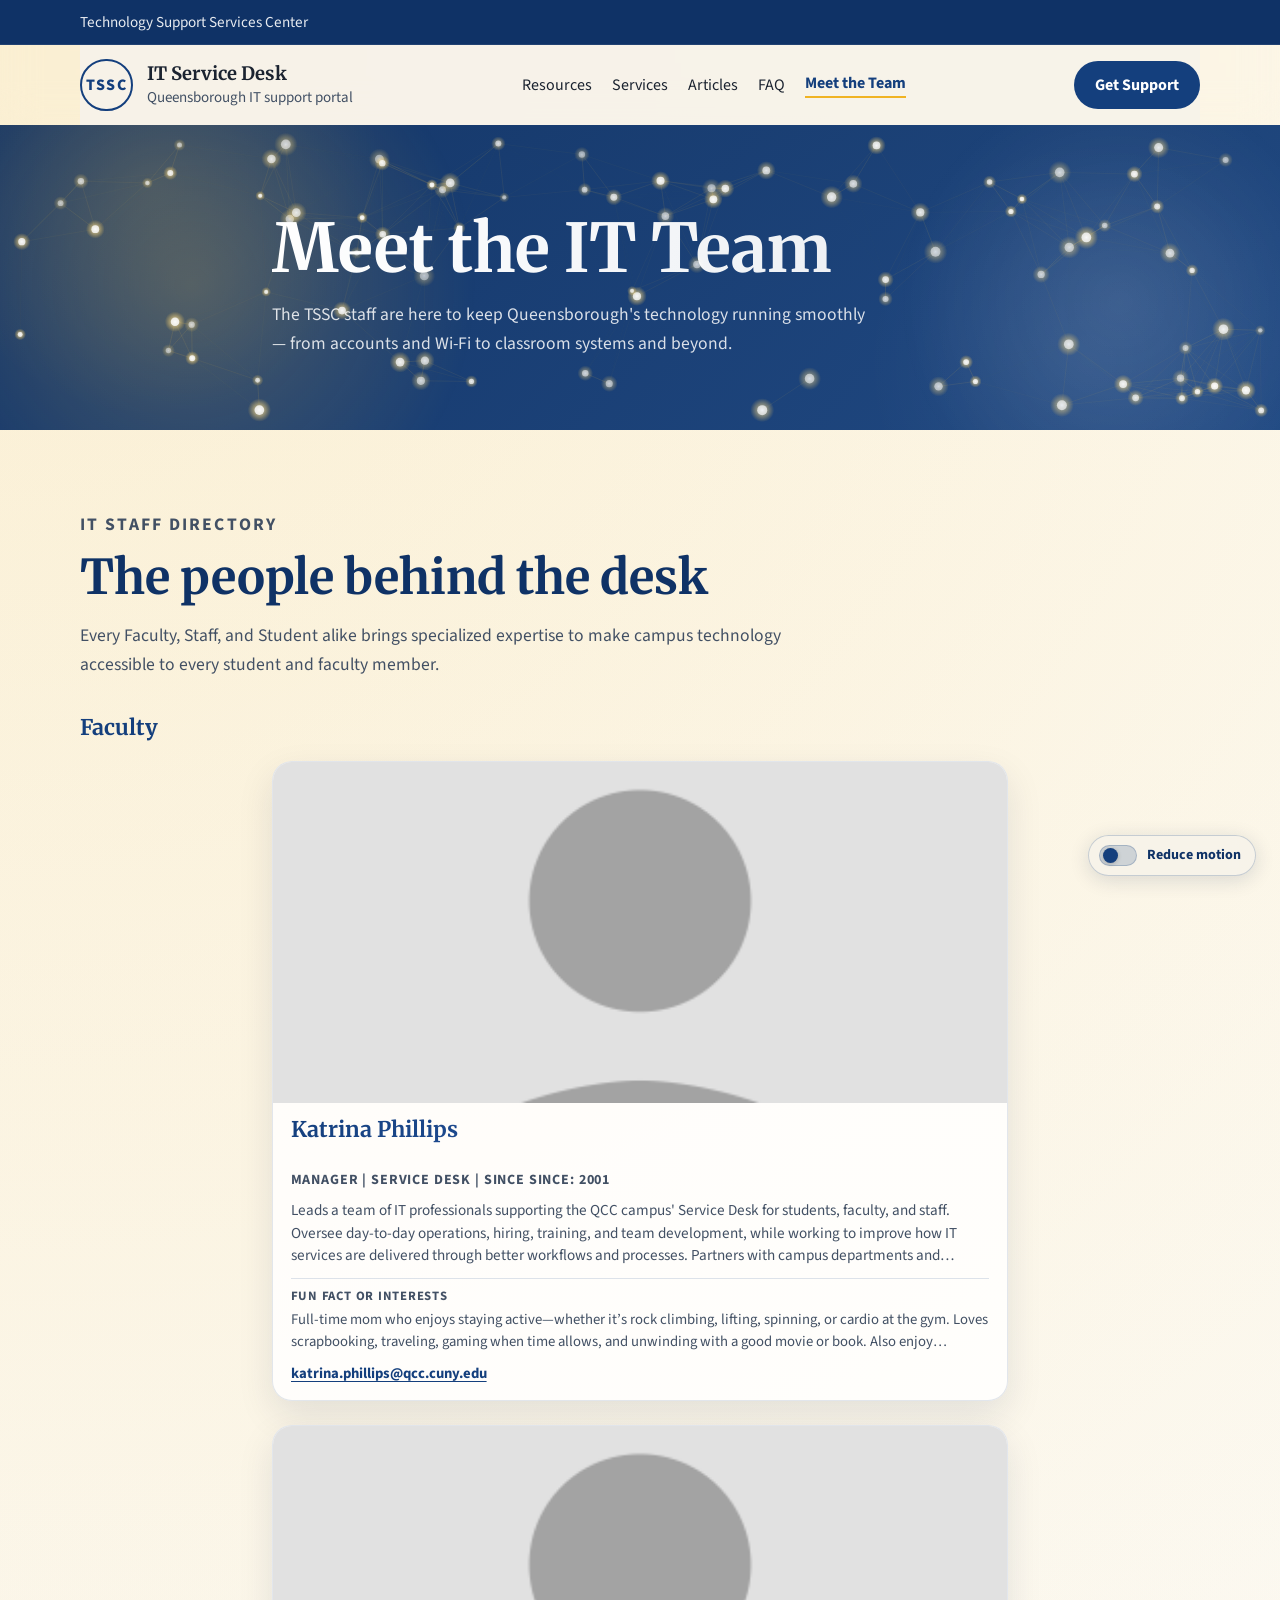
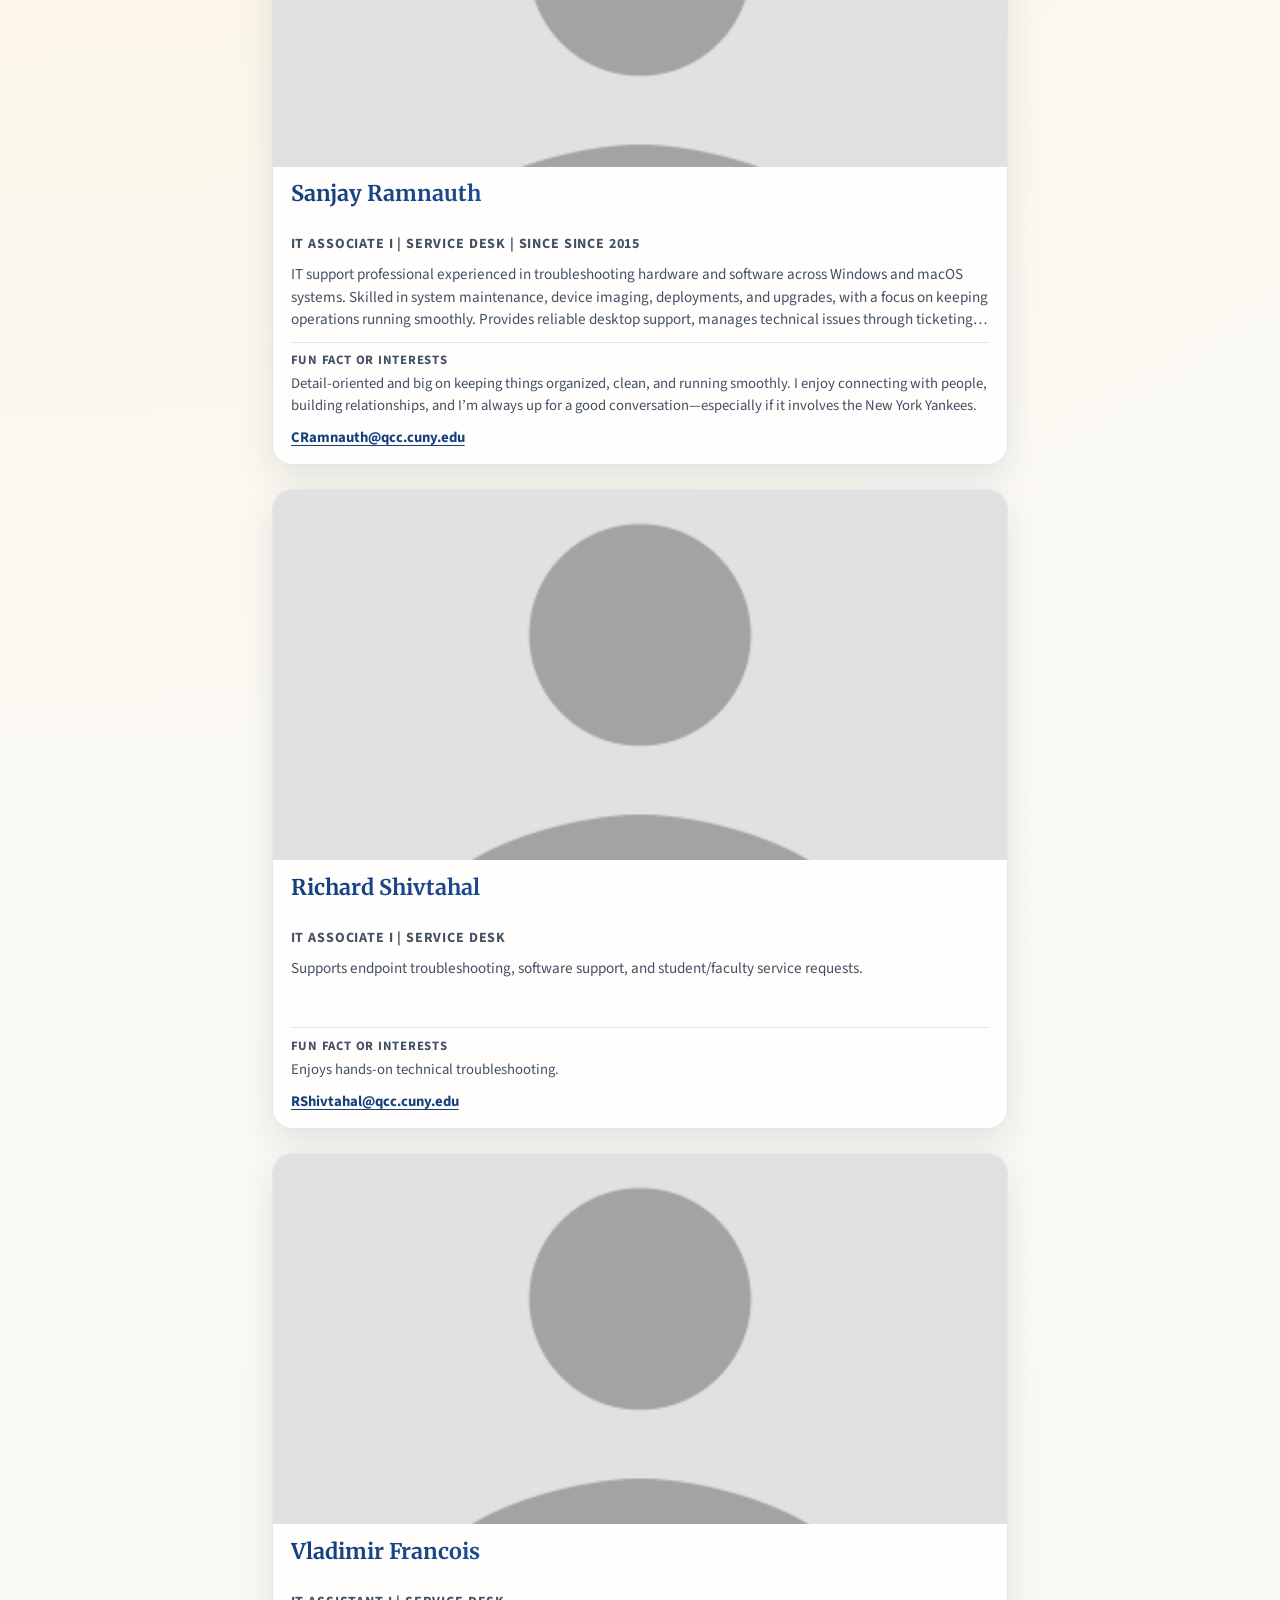
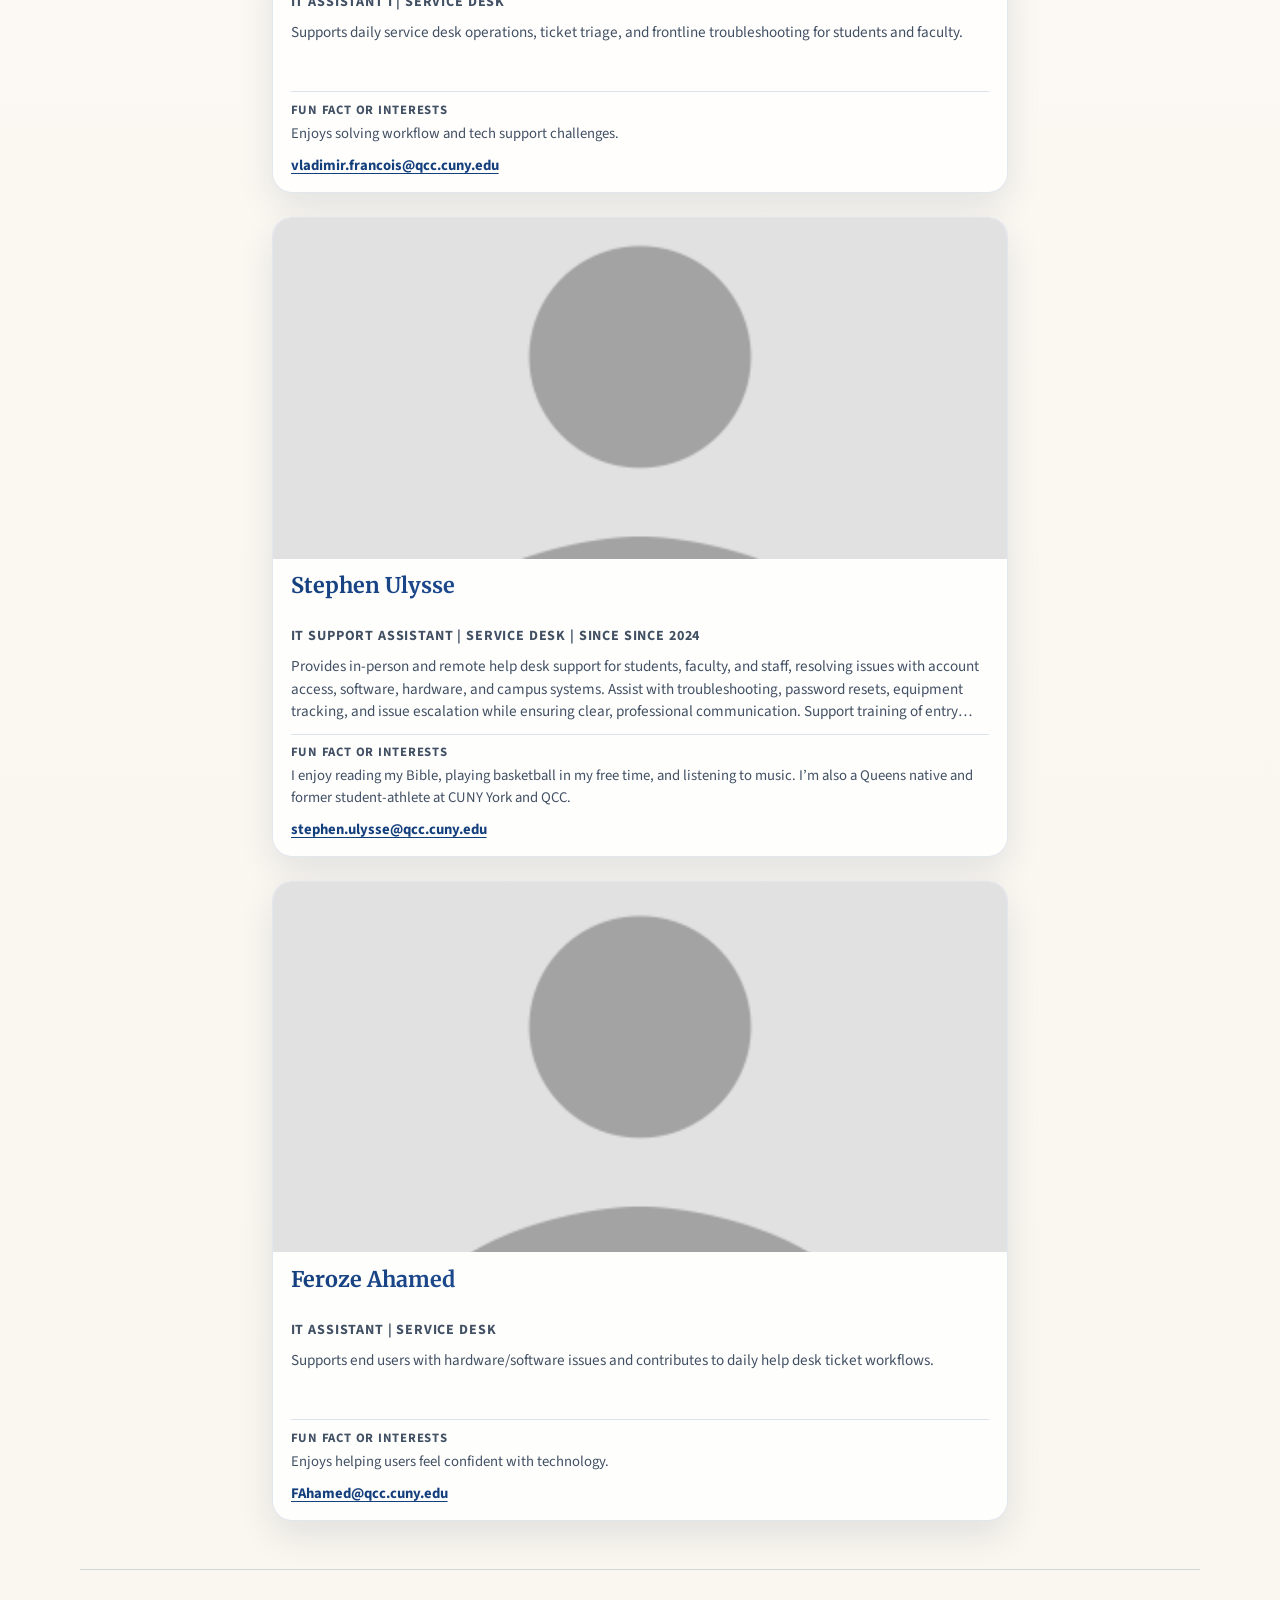
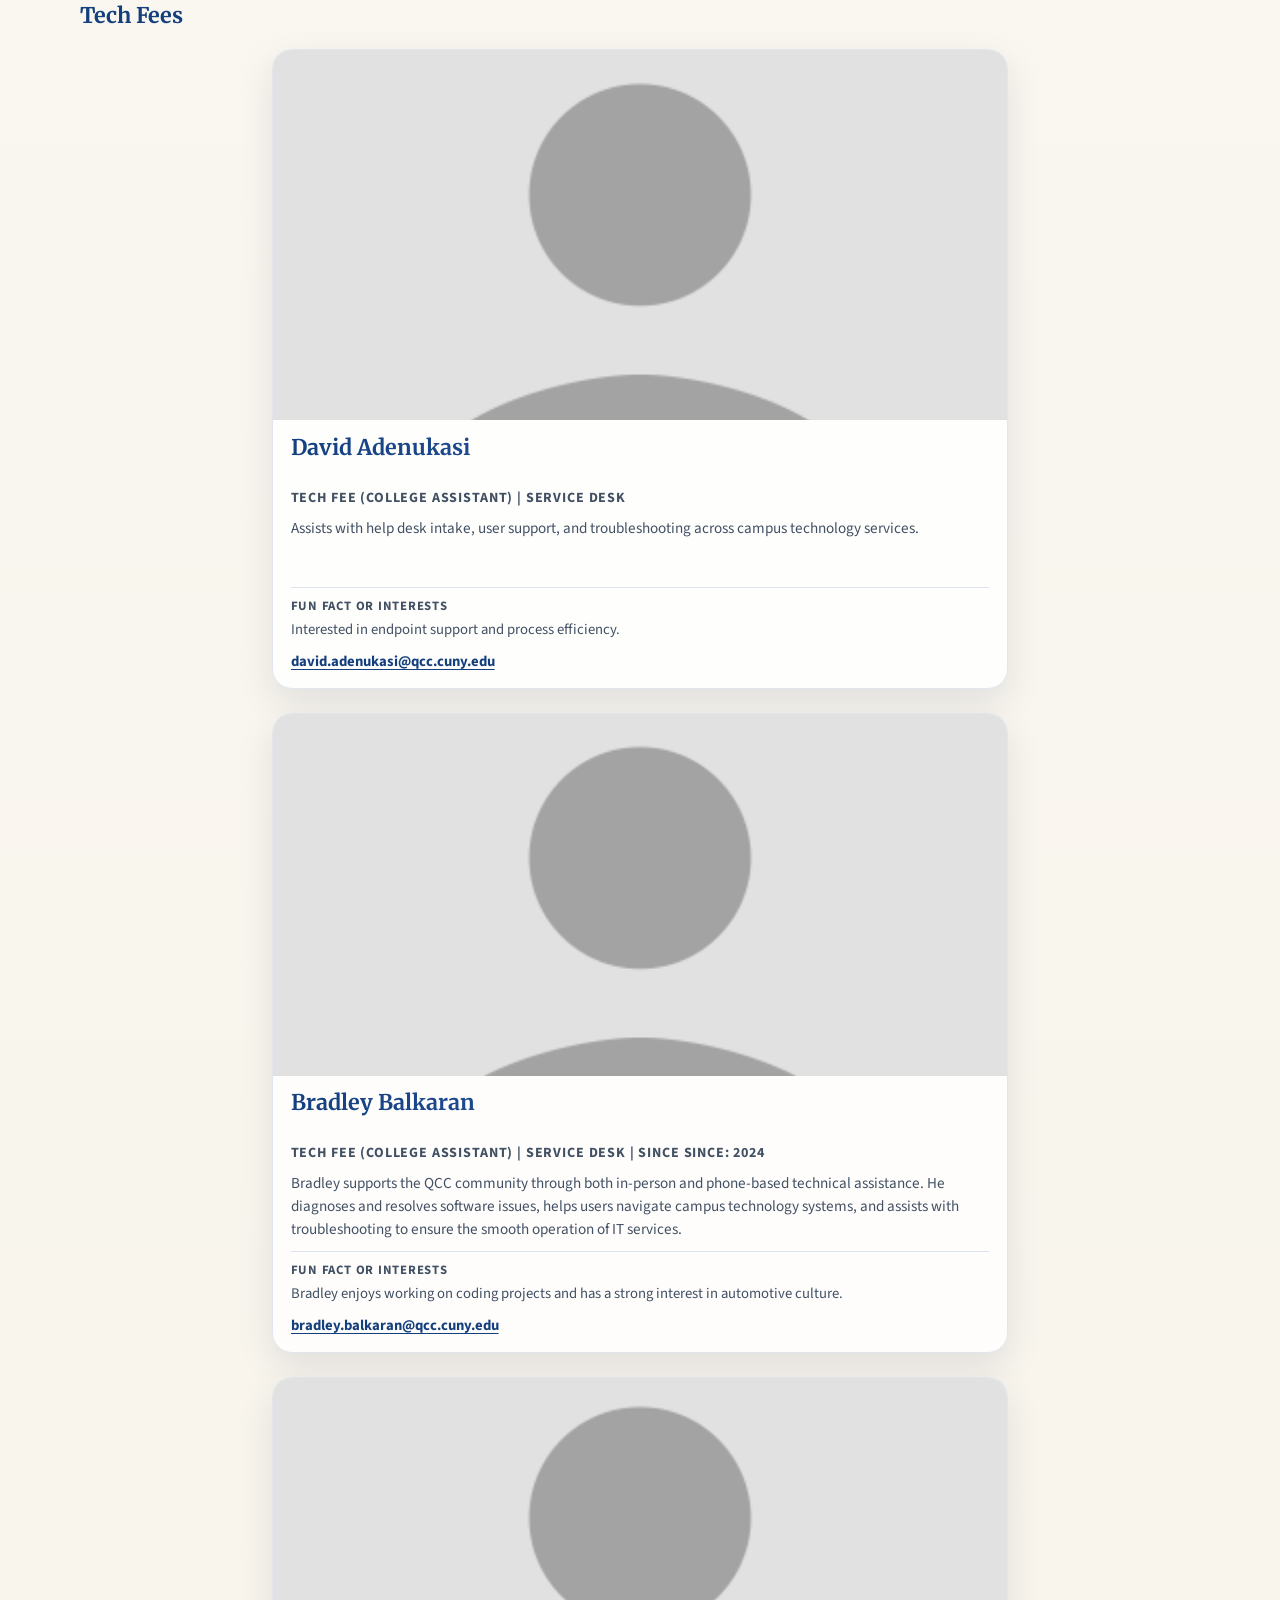
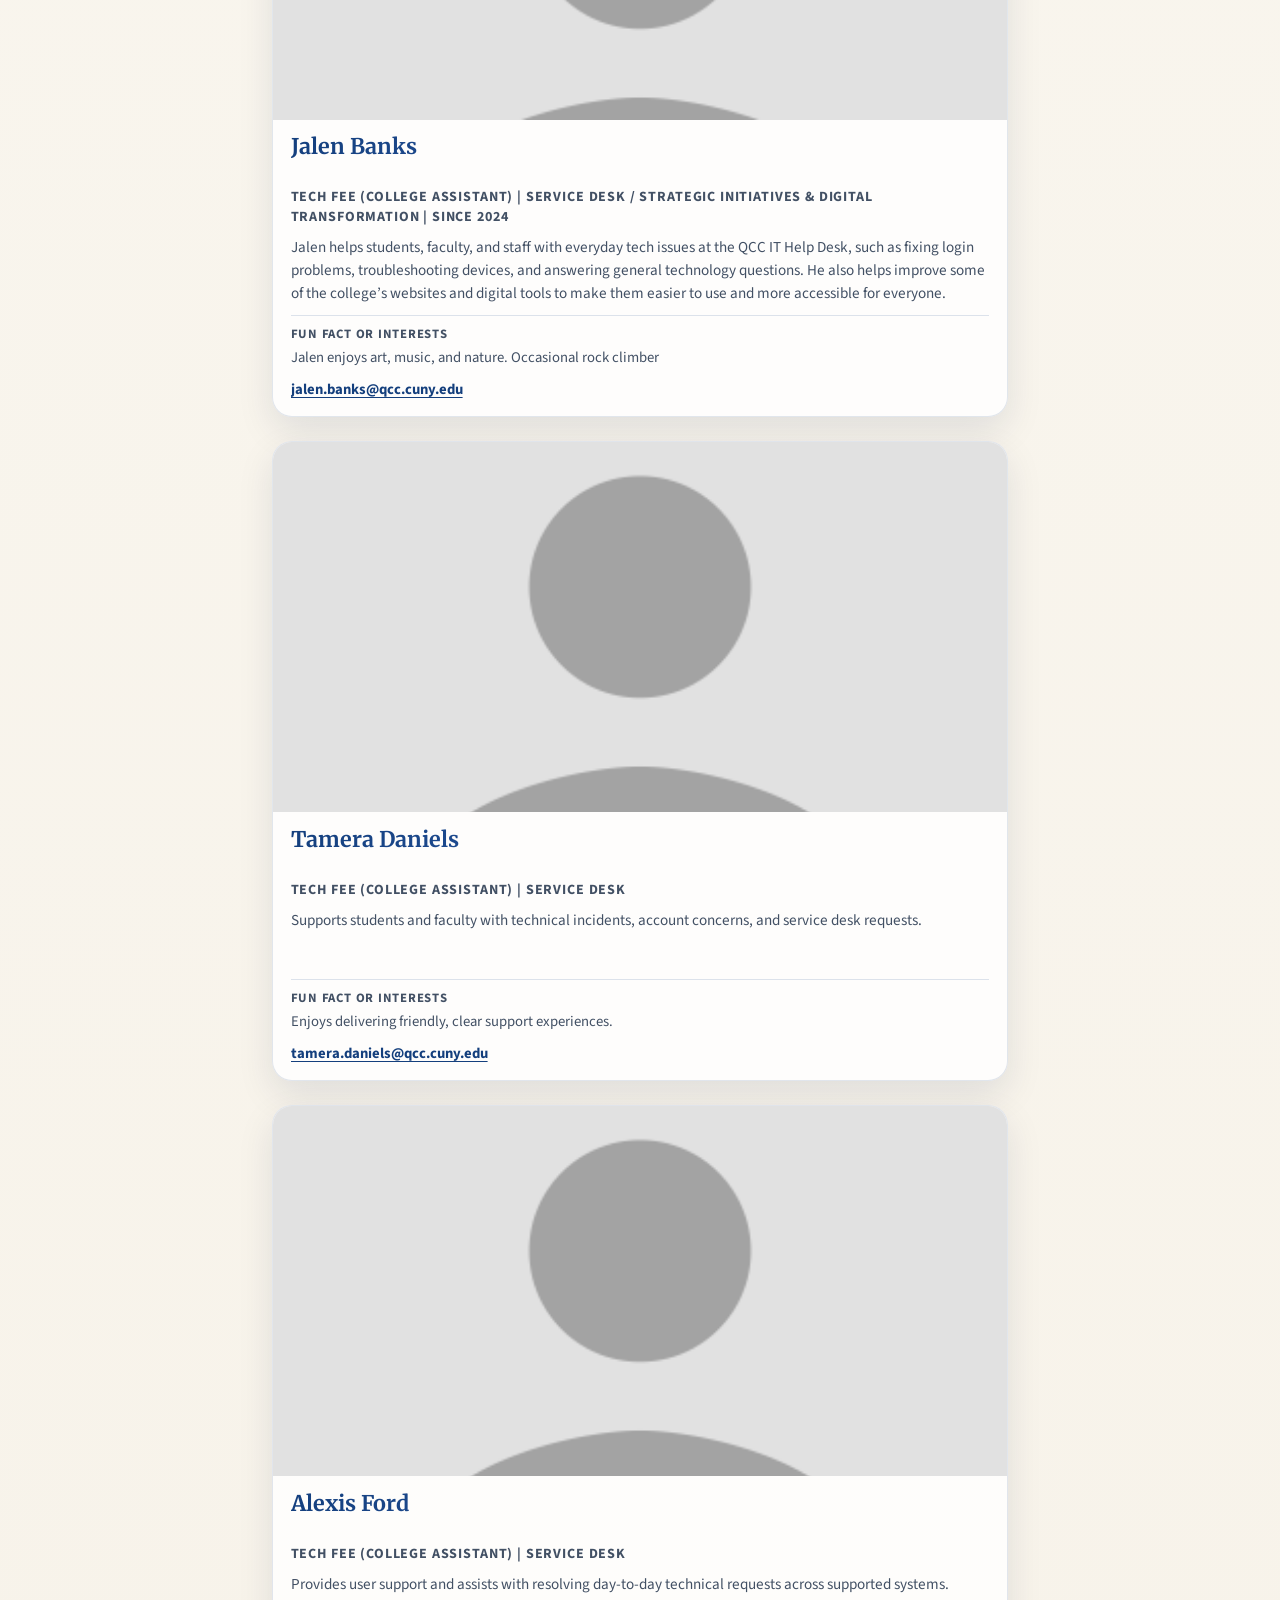
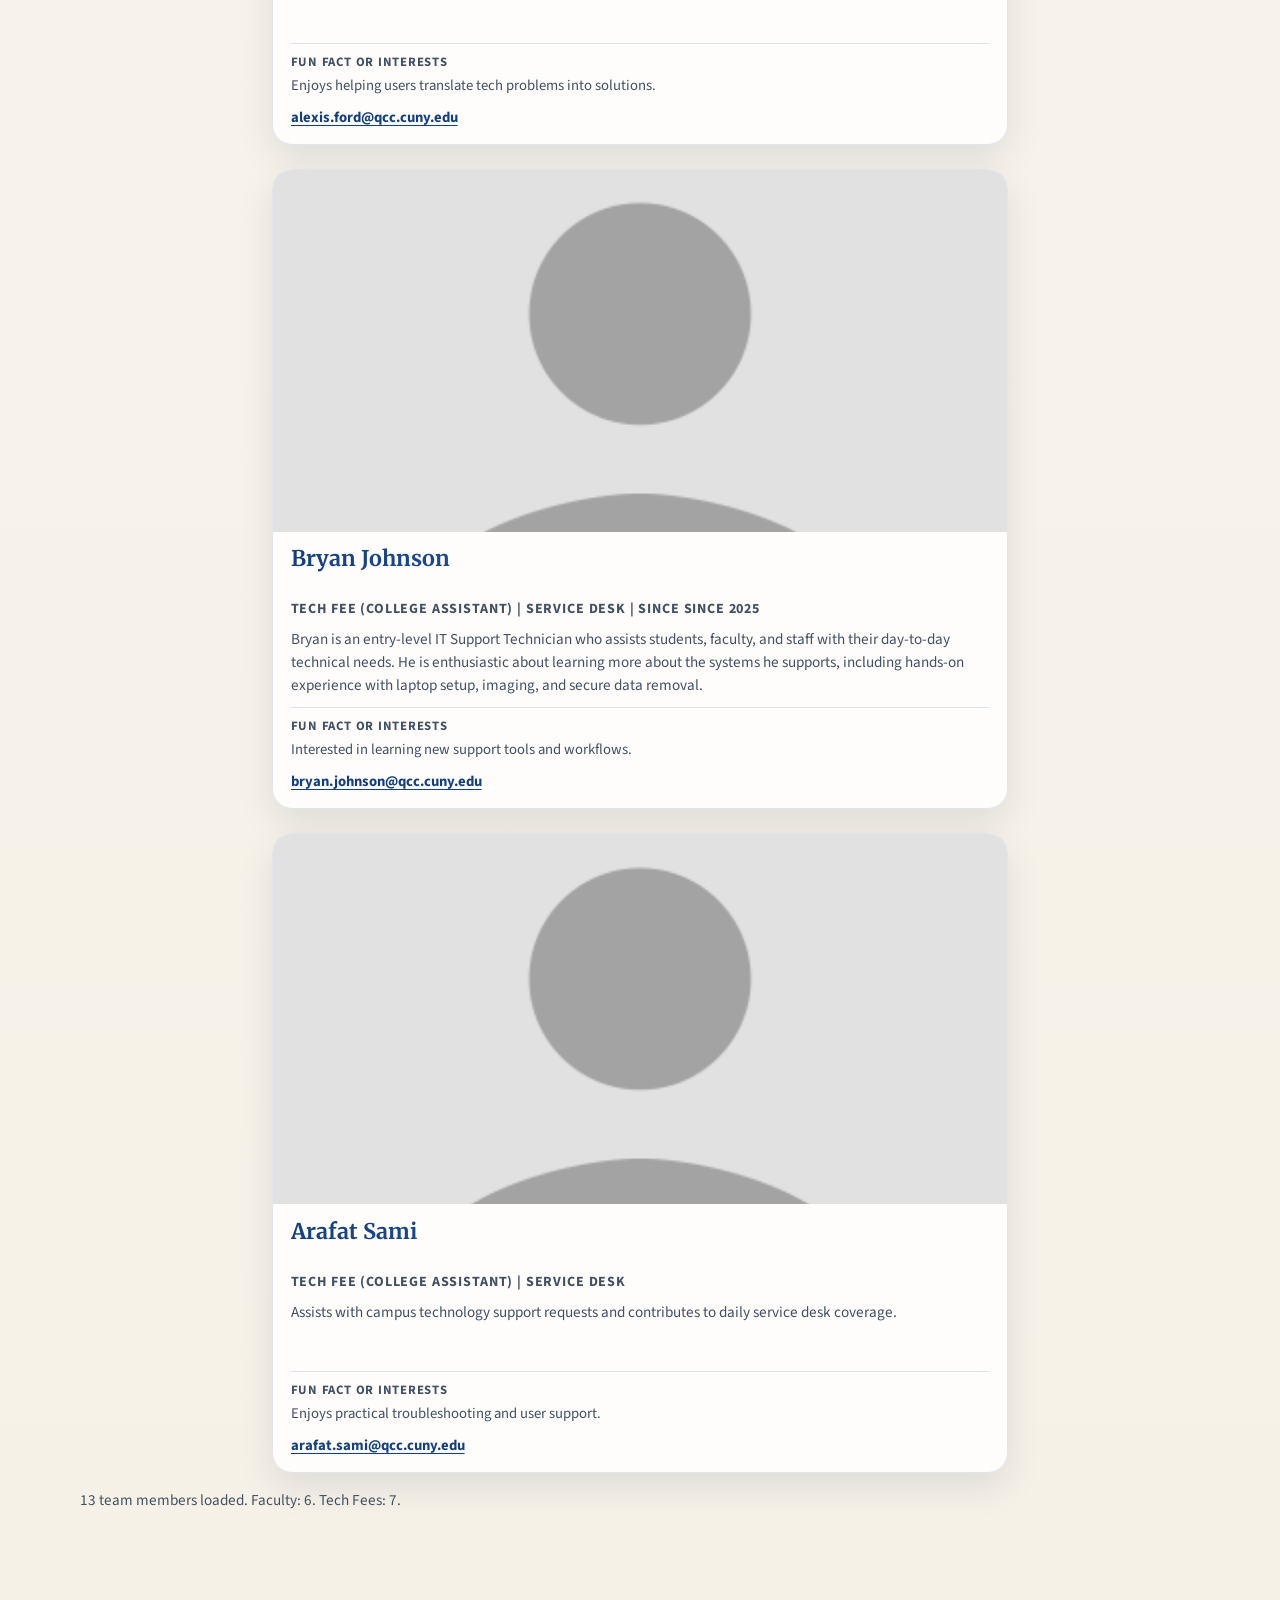
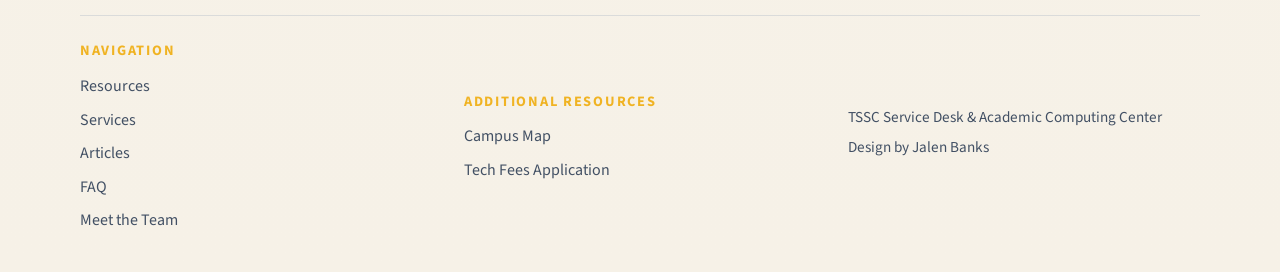
==== commit 5bc9d0c6: "footer + merge with davids changes" ====
--- a/meet-the-team.html
+++ b/meet-the-team.html
@@ -154,8 +154,29 @@
          ===================================================================== -->
     <footer class="site-footer">
       <div class="container site-footer__inner">
-        <p>TSSC Service Desk &amp; Academic Computing Center</p>
-        <p>Design by Jalen Banks</p>
+        <div class="footer-section footer-section--nav">
+          <h3 class="footer-section-title">Navigation</h3>
+          <nav class="footer-nav" aria-label="Footer navigation">
+            <a href="index.html#resources">Resources</a>
+            <a href="index.html#services">Services</a>
+            <a href="index.html#articles">Articles</a>
+            <a href="index.html#faq">FAQ</a>
+            <a href="meet-the-team.html" aria-current="page">Meet the Team</a>
+          </nav>
+        </div>
+
+        <div class="footer-section footer-section--info">
+          <h3 class="footer-section-title">Additional Resources</h3>
+          <nav class="footer-nav" aria-label="Additional resources">
+            <a href="#" aria-label="Link to school campus map">Campus Map</a>
+            <a href="#" aria-label="Link to prospective tech fees application">Tech Fees Application</a>
+          </nav>
+        </div>
+
+        <div class="footer-section footer-section--meta">
+          <p>TSSC Service Desk &amp; Academic Computing Center</p>
+          <p>Design by Jalen Banks</p>
+        </div>
       </div>
     </footer>
     <!--
--- a/css/styles.css
+++ b/css/styles.css
@@ -565,6 +565,12 @@
   text-shadow: 0 1px 1px rgba(0, 0, 0, 0.12);
 }
 
+.contact-hours {
+  font-size: 0.95rem;
+  color: rgba(255, 255, 255, 0.84);
+  font-weight: 500;
+}
+
 .contact-actions a,
 .contact-actions span {
   font-size: 1.08rem;
@@ -606,10 +612,42 @@
 }
 
 .site-footer__inner {
-  justify-content: space-between;
-  gap: 1rem;
+  display: grid;
+  grid-template-columns: repeat(3, 1fr);
+  gap: 2rem;
   padding-top: 1.5rem;
   border-top: 1px solid rgba(20, 63, 125, 0.12);
+}
+
+.footer-section-title {
+  margin: 0 0 0.8rem;
+  font-size: 0.9rem;
+  font-weight: 700;
+  letter-spacing: 0.12em;
+  text-transform: uppercase;
+  color: var(--gold-500);
+}
+
+.footer-nav {
+  display: flex;
+  flex-direction: column;
+  gap: 0.6rem;
+}
+
+.footer-nav a {
+  font-size: 1rem;
+  line-height: 1.5;
+  color: var(--ink-700);
+  transition: color 160ms ease;
+}
+
+.footer-nav a:hover {
+  color: var(--gold-500);
+}
+
+.footer-section--meta p {
+  margin: 0 0 0.5rem;
+  font-size: 0.95rem;
 }
 
 @media (max-width: 980px) {
@@ -633,6 +671,10 @@
     width: 100%;
   }
 
+  .site-footer__inner {
+    grid-template-columns: 1fr;
+  }
+
   .contact-panel,
   .article-layout {
     align-items: flex-start;
@@ -652,8 +694,7 @@
 
   .utility-bar__inner,
   .search-panel,
-  .popular-searches,
-  .site-footer__inner {
+  .popular-searches {
     flex-direction: column;
     align-items: flex-start;
   }
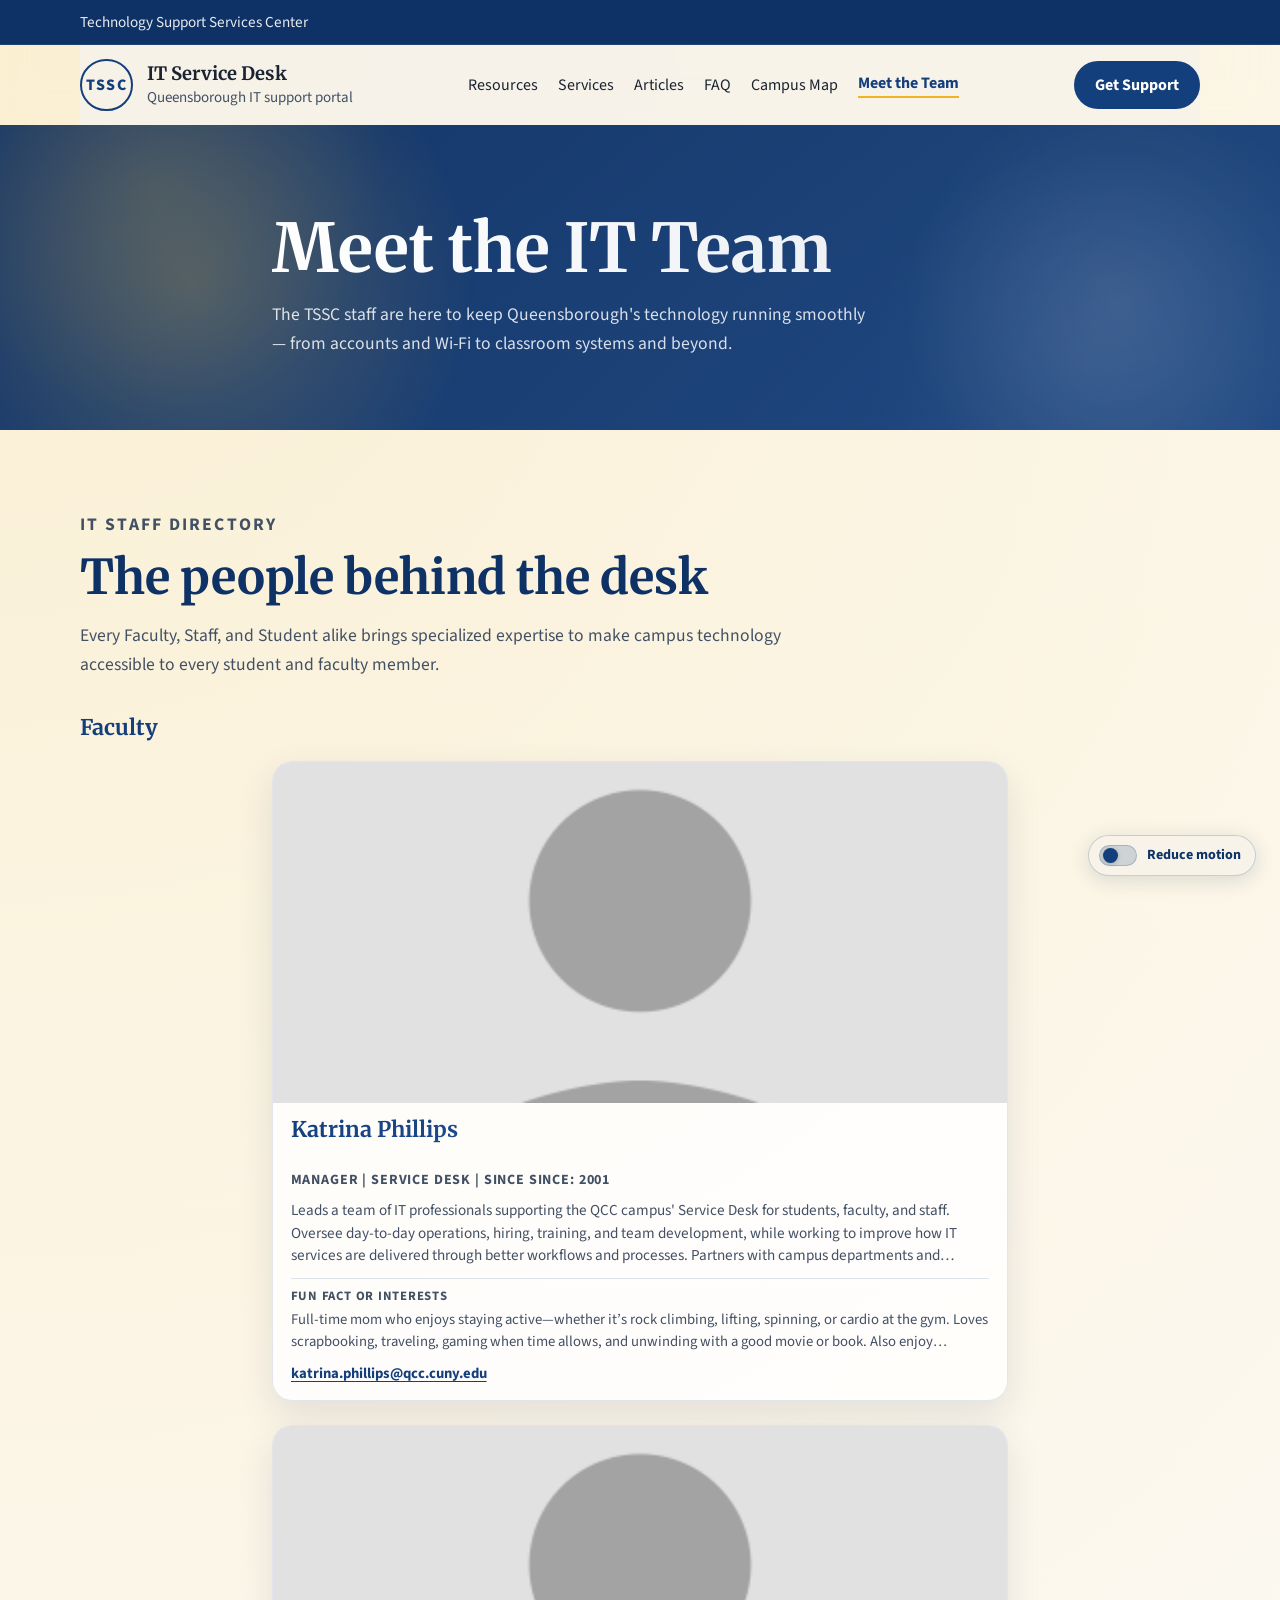
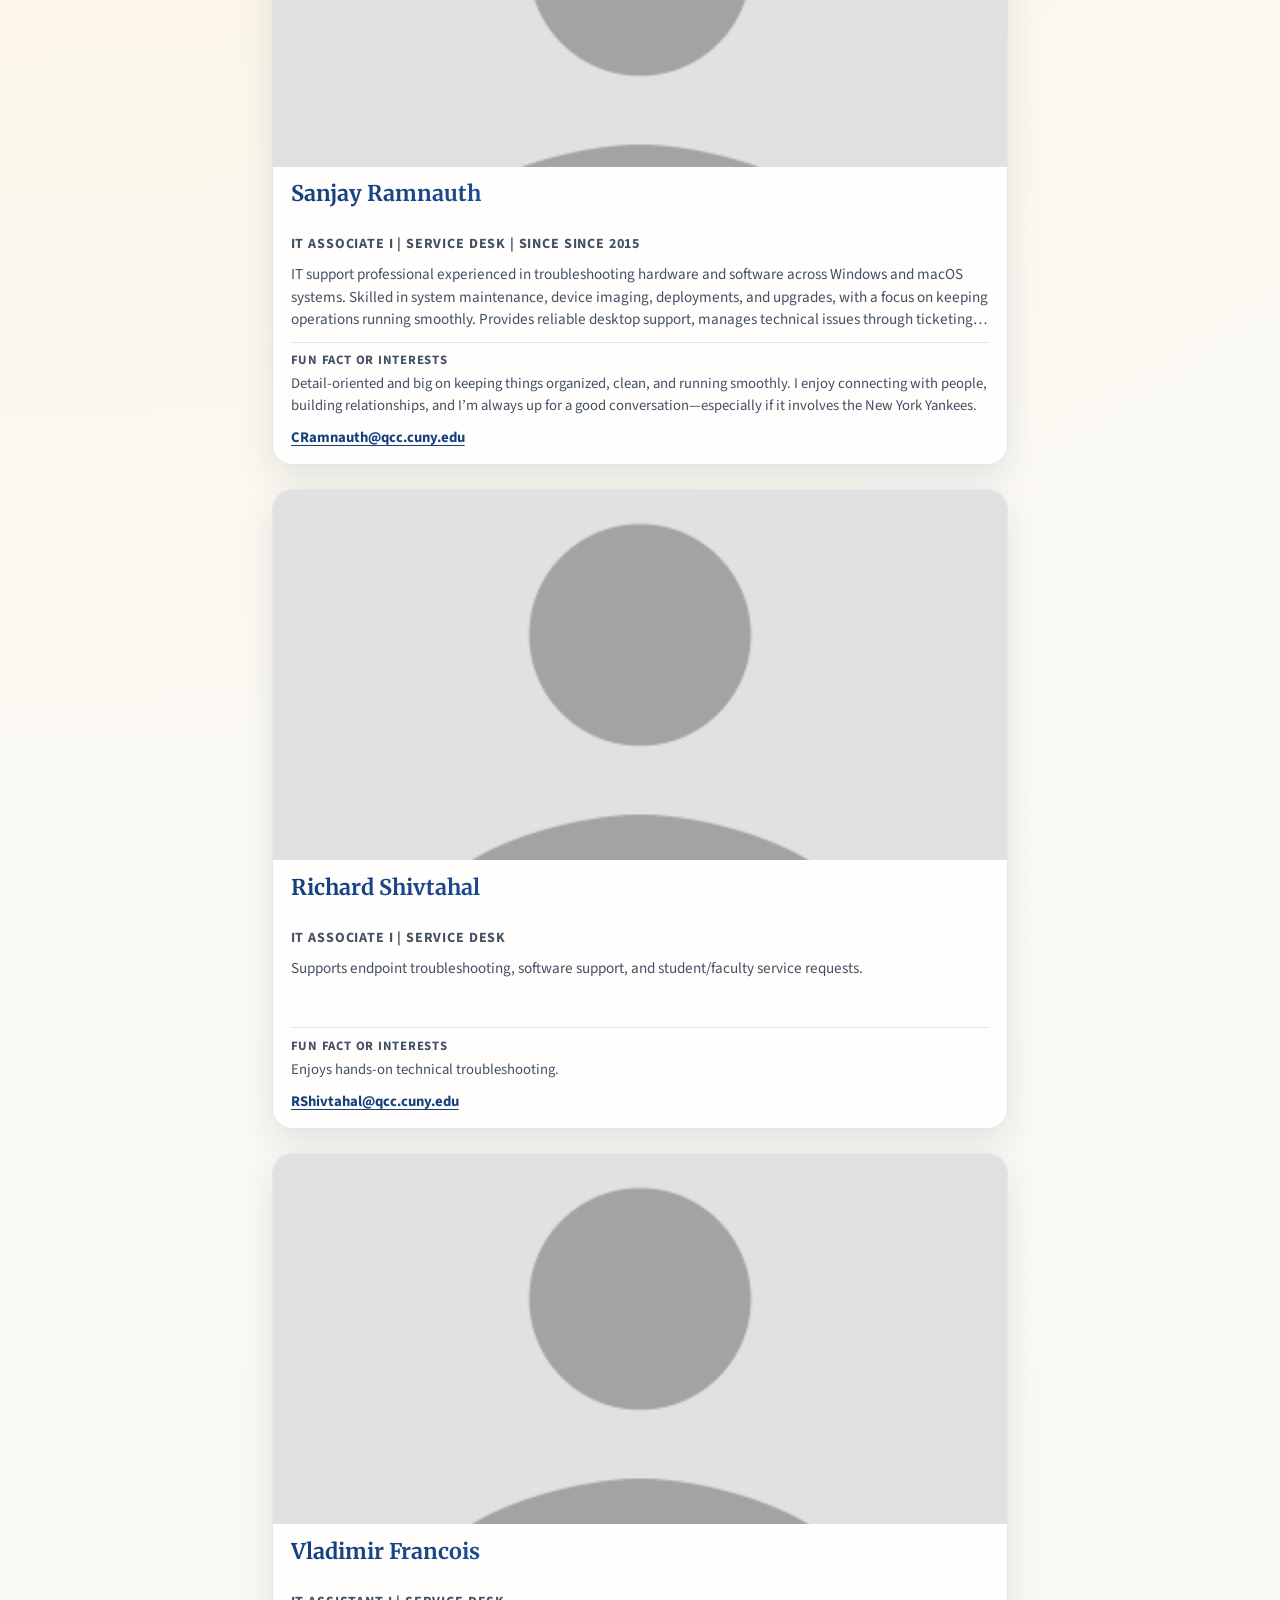
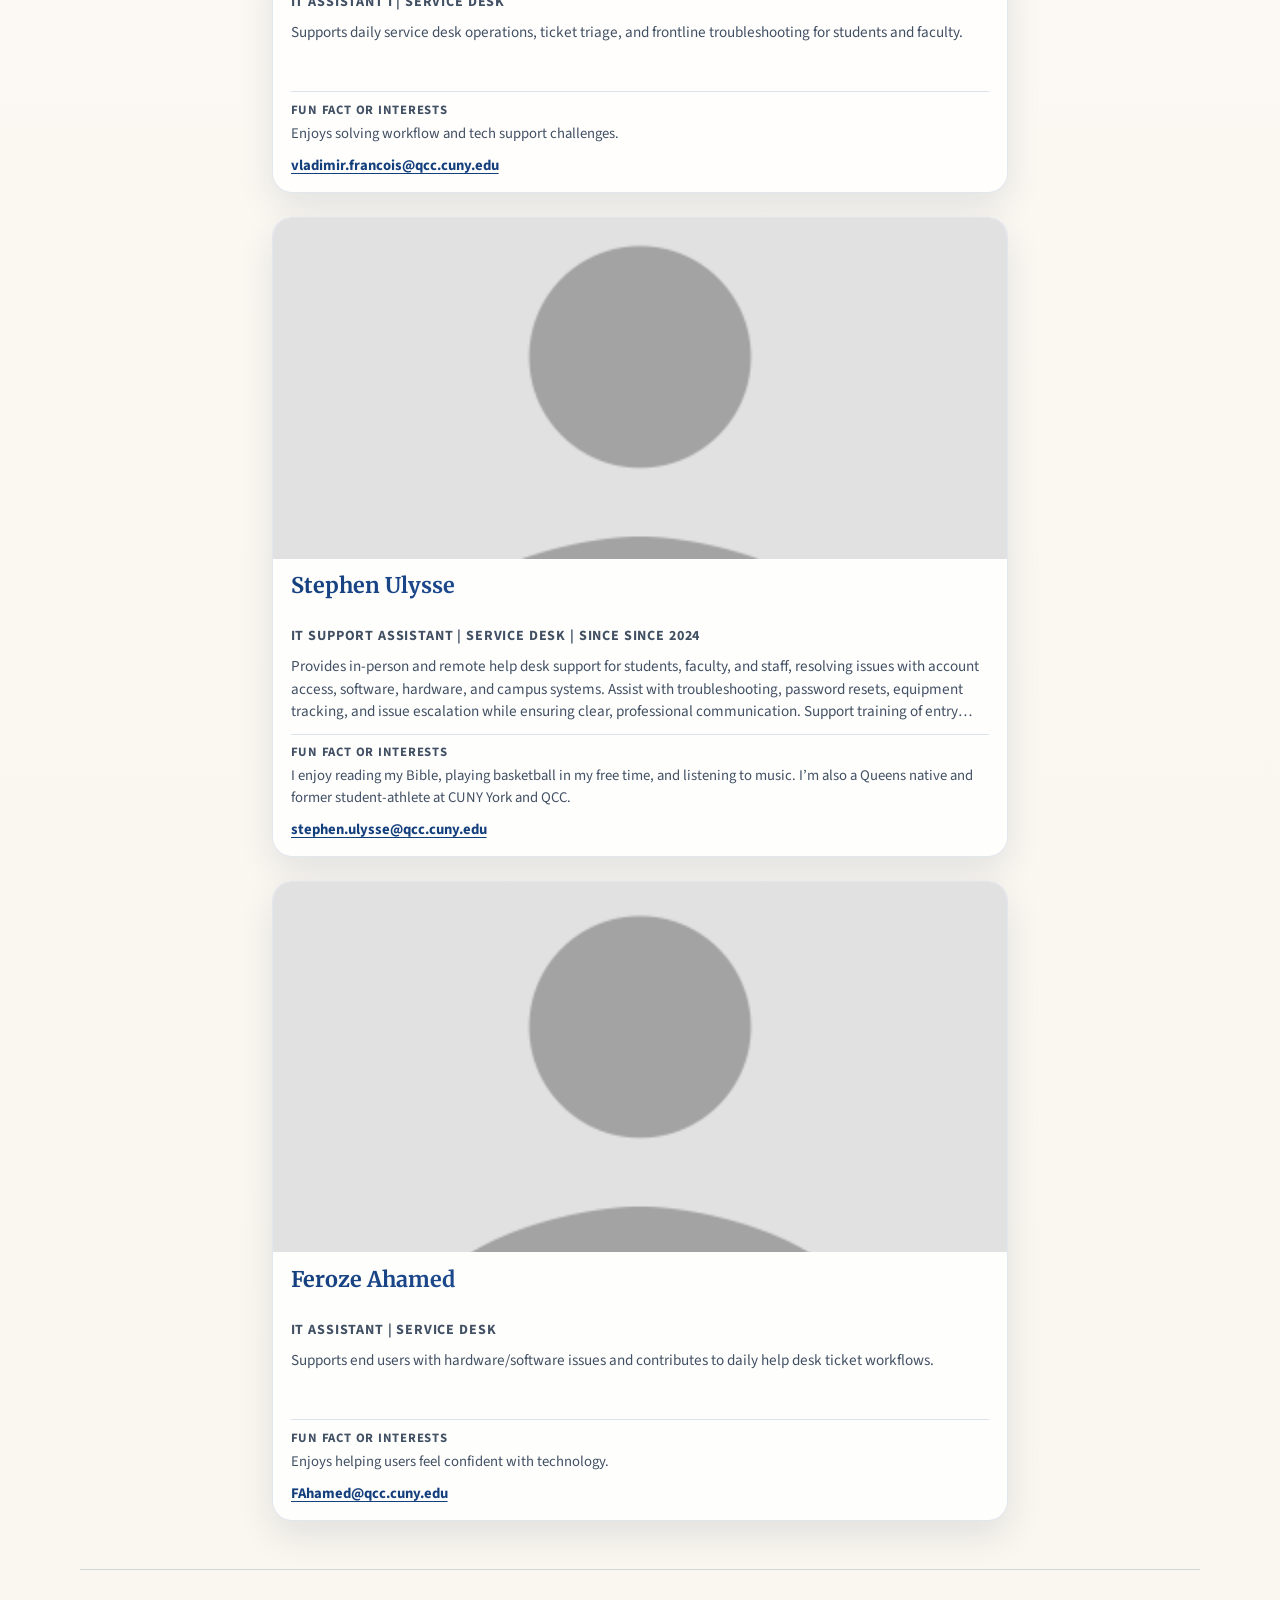
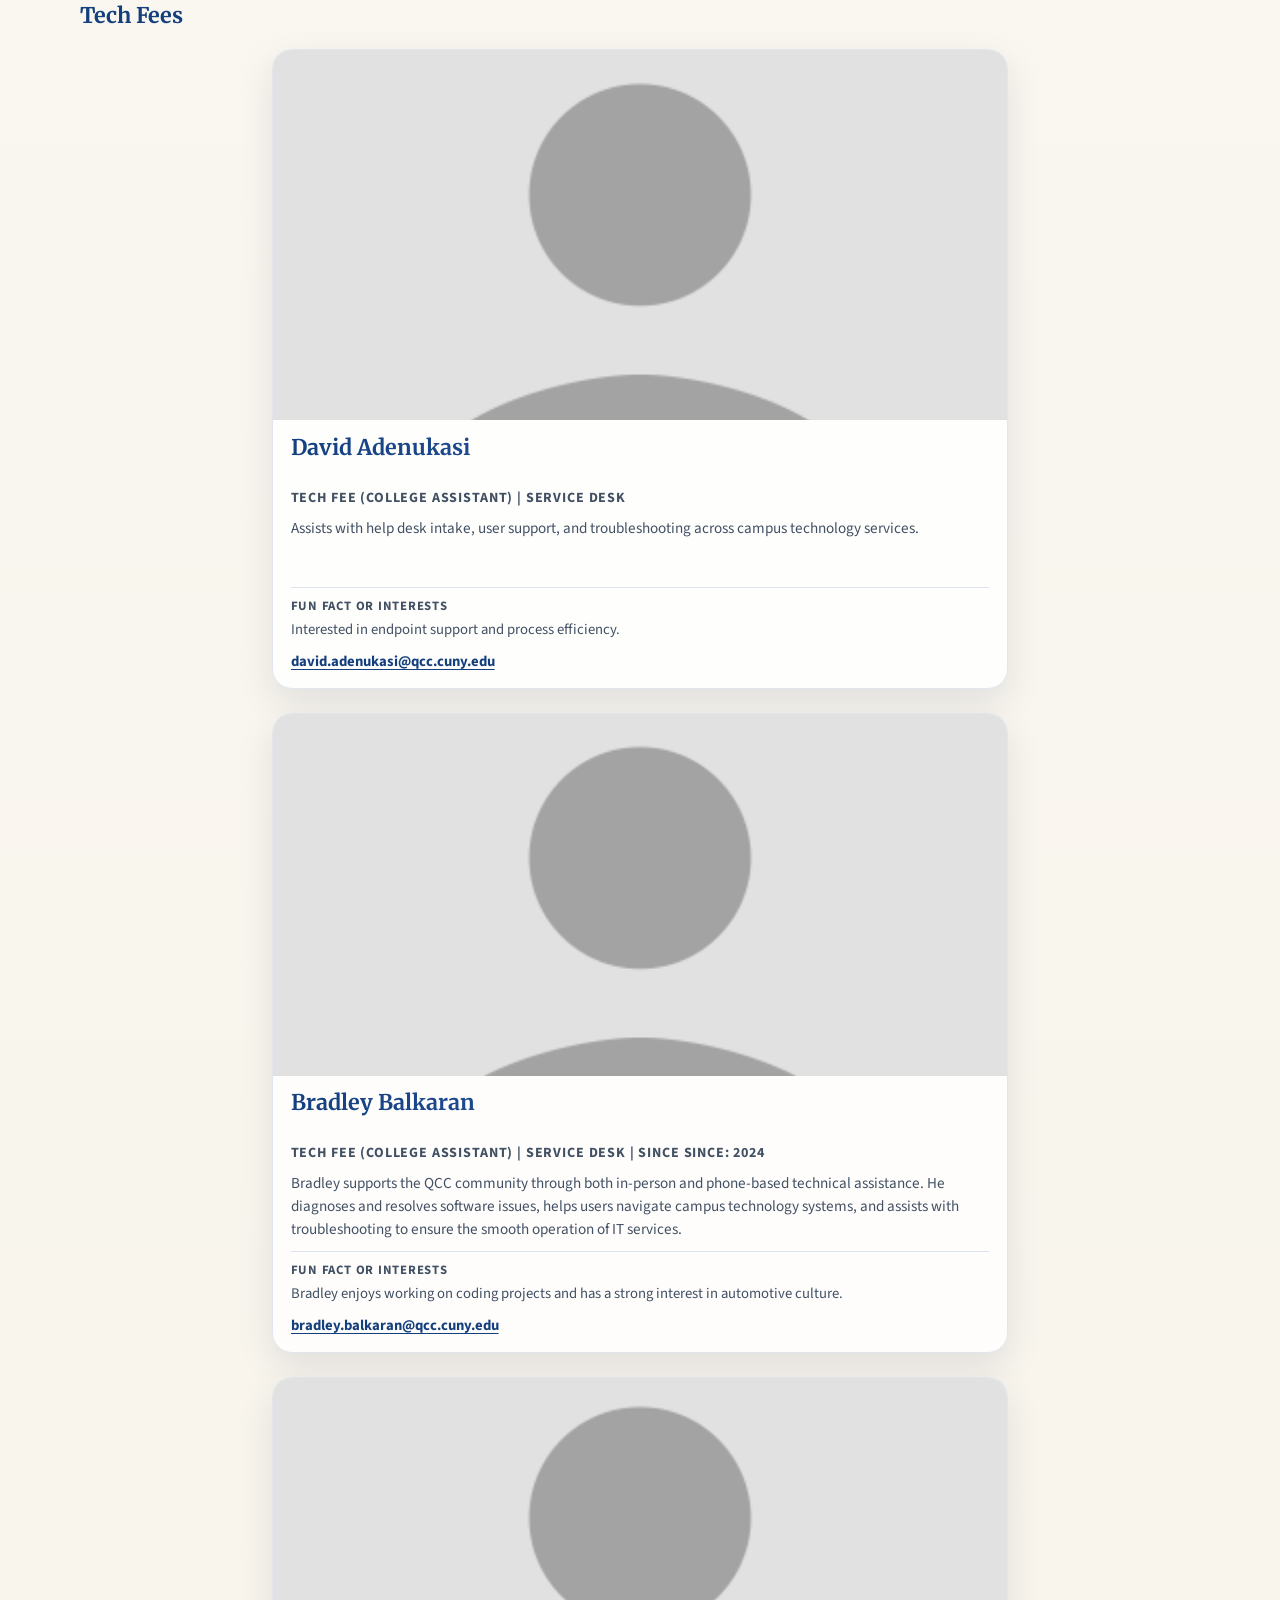
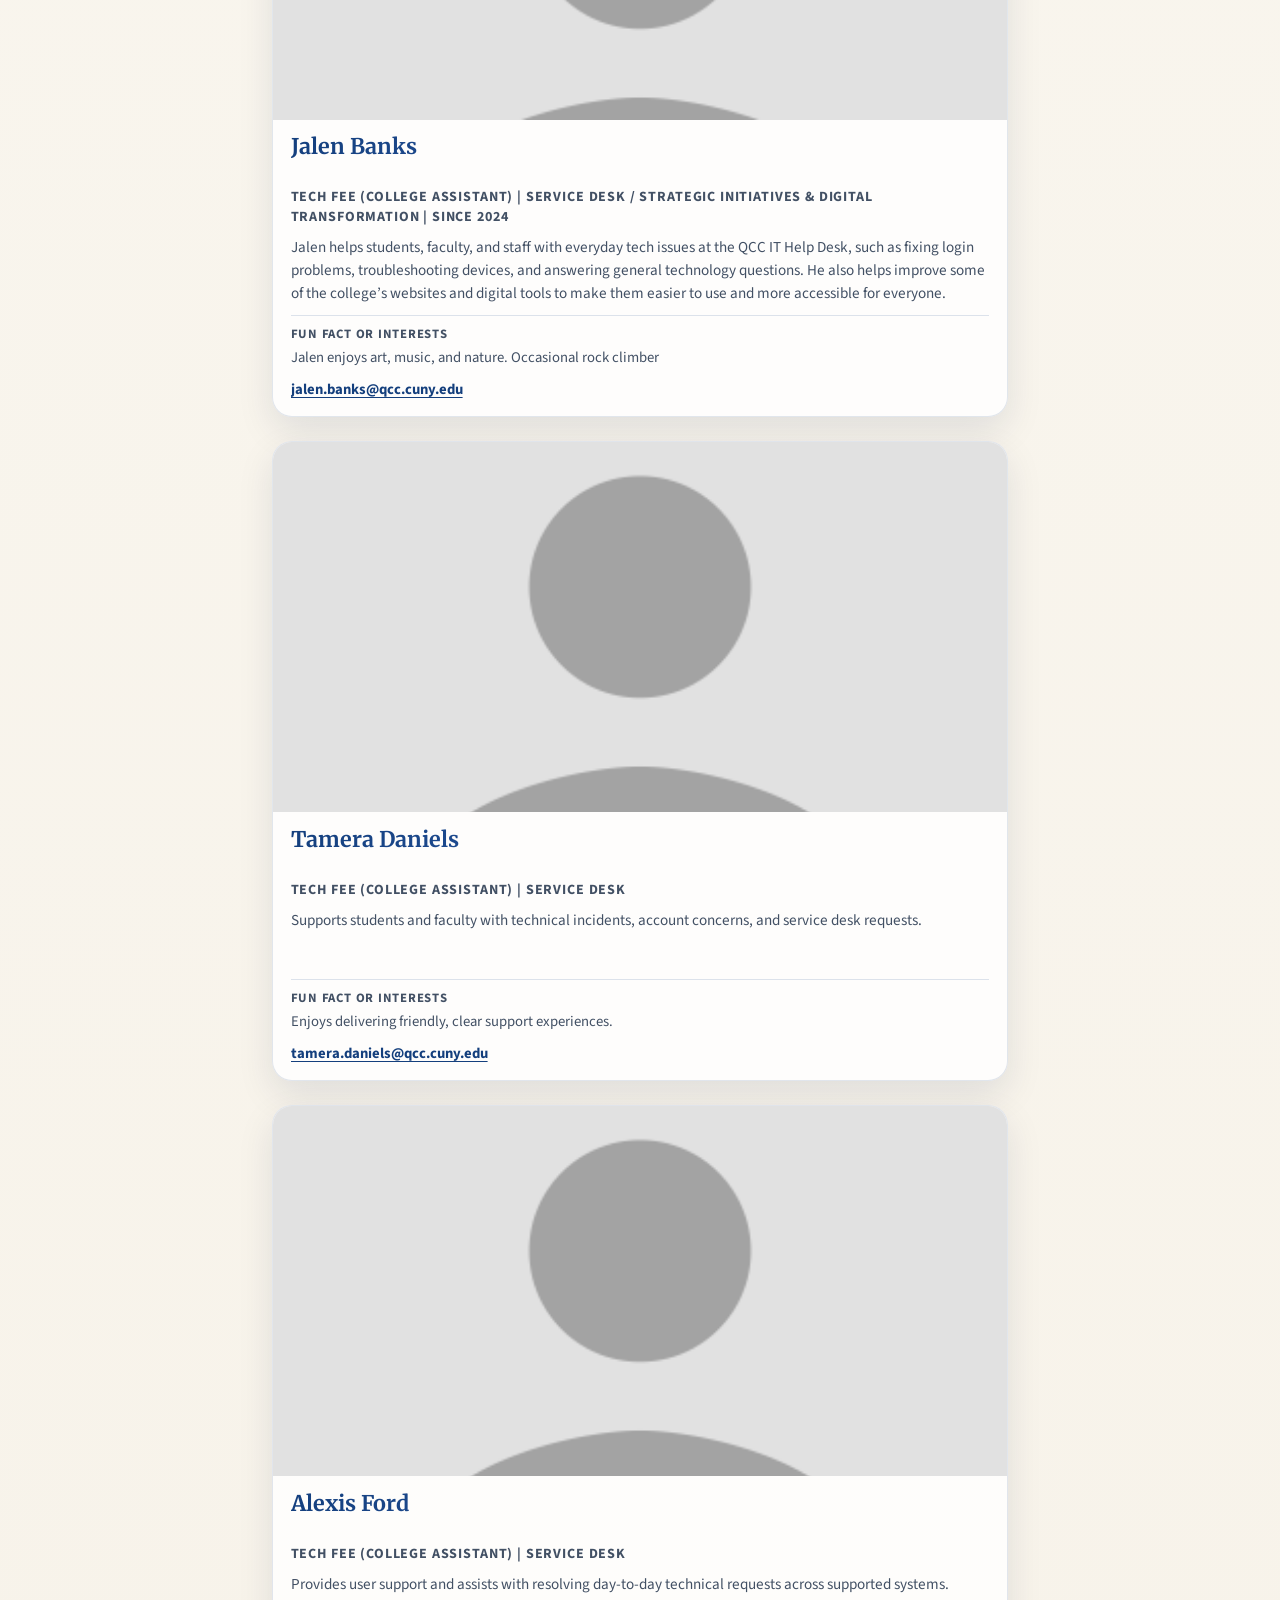
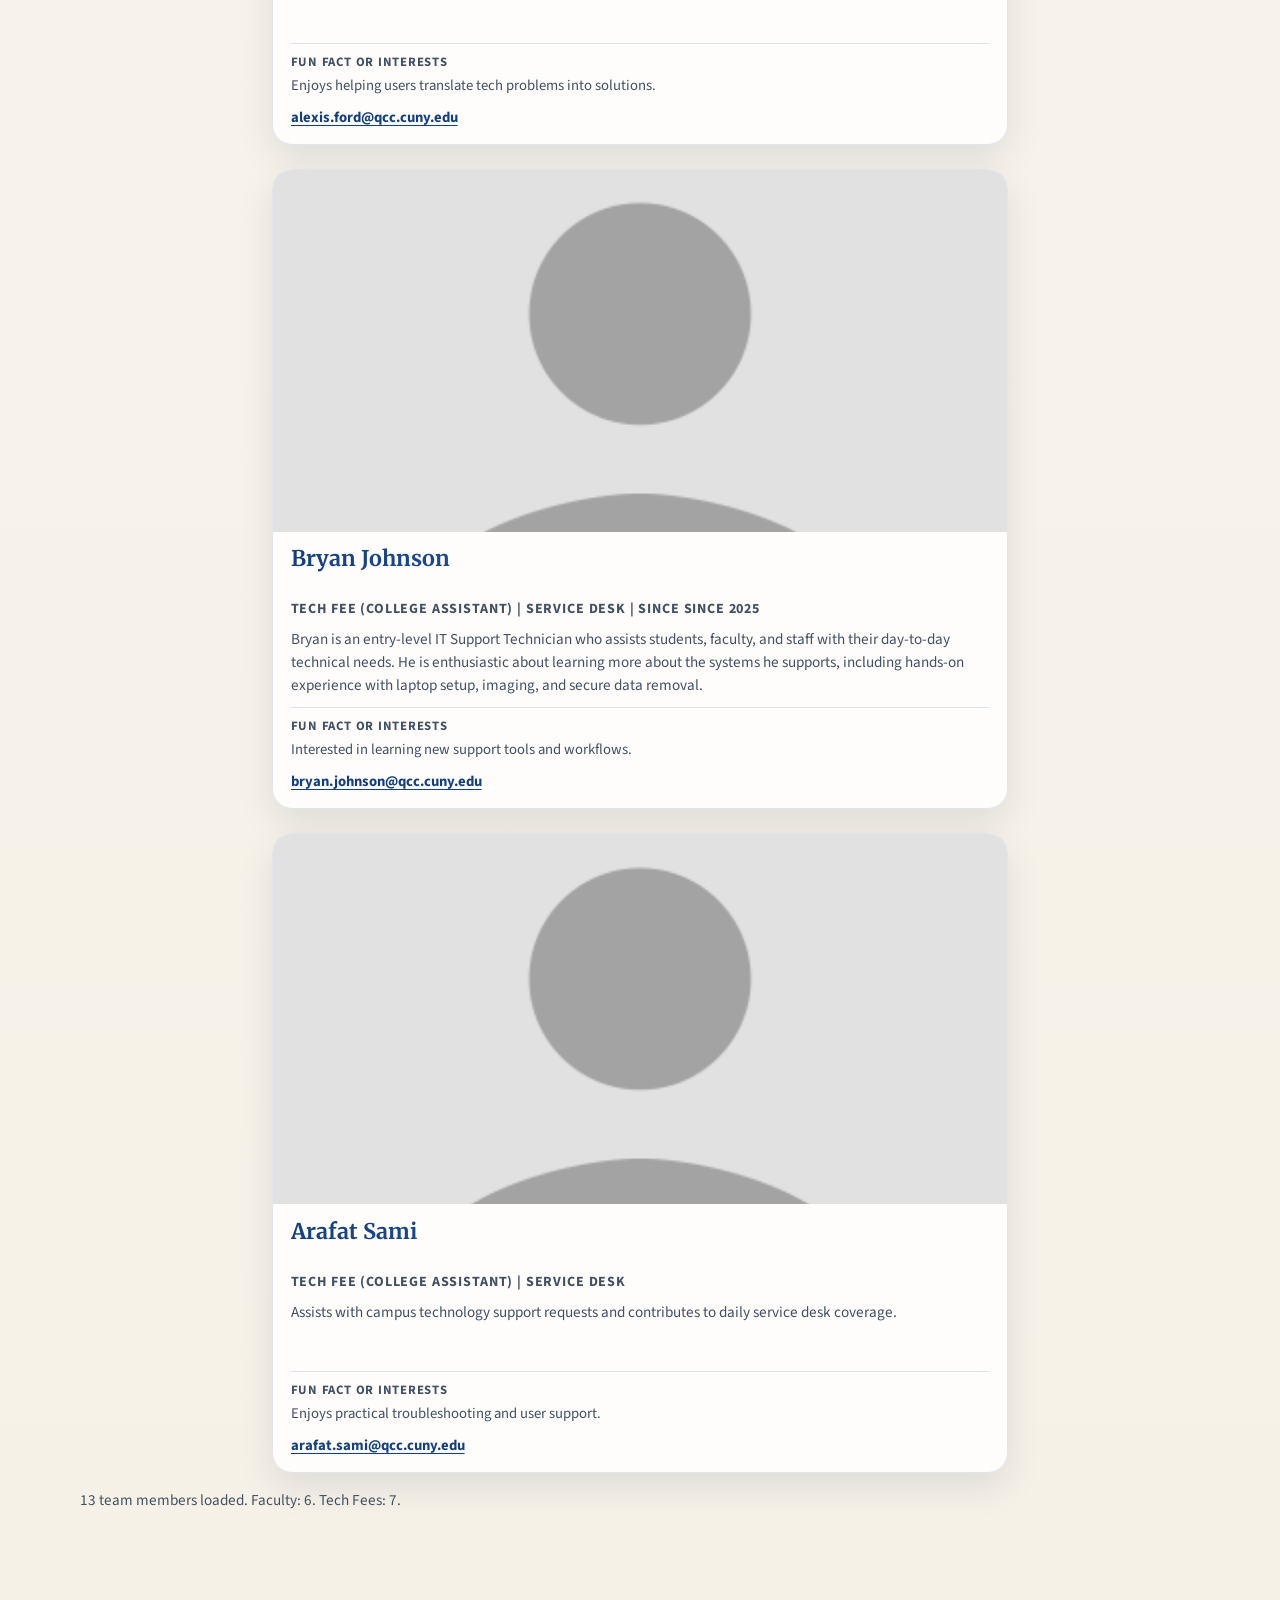
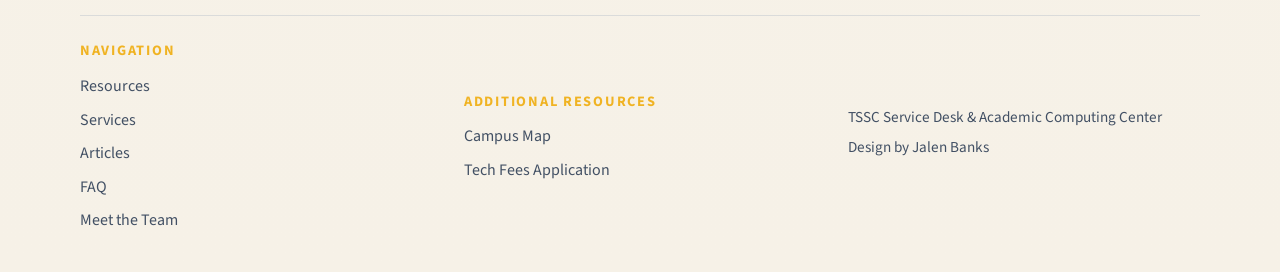
==== commit d4e5ff36: "campus map" ====
--- a/meet-the-team.html
+++ b/meet-the-team.html
@@ -53,6 +53,7 @@
           <a href="index.html#services">Services</a>
           <a href="index.html#articles">Articles</a>
           <a href="index.html#faq">FAQ</a>
+          <a href="https://www.qcc.cuny.edu/map/index.html#/" target="_blank" rel="noreferrer">Campus Map</a>
           <a href="meet-the-team.html" aria-current="page">Meet the Team</a>
         </nav>
 
@@ -168,8 +169,8 @@
         <div class="footer-section footer-section--info">
           <h3 class="footer-section-title">Additional Resources</h3>
           <nav class="footer-nav" aria-label="Additional resources">
-            <a href="#" aria-label="Link to school campus map">Campus Map</a>
-            <a href="#" aria-label="Link to prospective tech fees application">Tech Fees Application</a>
+            <a href="https://www.qcc.cuny.edu/map/index.html#/" aria-label="Link to school campus map" target="_blank" rel="noreferrer">Campus Map</a>
+            <a href="#" aria-label="Link to prospective tech fees application" target="_blank" rel="noreferrer">Tech Fees Application</a>
           </nav>
         </div>
 
--- a/css/styles.css
+++ b/css/styles.css
@@ -629,12 +629,13 @@
 }
 
 .footer-nav {
-  display: flex;
-  flex-direction: column;
+  display: grid;
+  grid-template-columns: 1fr;
   gap: 0.6rem;
 }
 
 .footer-nav a {
+  display: block;
   font-size: 1rem;
   line-height: 1.5;
   color: var(--ink-700);
@@ -665,6 +666,10 @@
     padding: 0.8rem 0 1rem;
   }
 
+  .header-cta {
+    margin-left: auto;
+  }
+
   .main-nav {
     order: 3;
     flex-wrap: wrap;
@@ -687,9 +692,88 @@
   }
 }
 
+@media (max-width: 860px) {
+  .container {
+    width: min(1120px, calc(100% - 1.5rem));
+  }
+
+  .main-nav {
+    gap: 0.9rem;
+  }
+
+  .main-nav a {
+    font-size: 0.95rem;
+  }
+
+  .status-card h2 {
+    font-size: 1.45rem;
+  }
+
+  .resource-card,
+  .article-card {
+    padding: 1.35rem;
+  }
+
+  .article-card__meta {
+    flex-wrap: wrap;
+  }
+
+  .contact-panel {
+    padding: 1.8rem;
+    gap: 1.4rem;
+  }
+
+  .contact-actions a,
+  .contact-actions span {
+    font-size: 1rem;
+  }
+
+  .site-footer__inner {
+    gap: 1.4rem;
+  }
+}
+
 @media (max-width: 720px) {
   .section {
     padding: 4rem 0;
+  }
+
+  .container {
+    width: min(1120px, calc(100% - 1.1rem));
+  }
+
+  .brand-bar {
+    gap: 0.8rem;
+  }
+
+  .brand {
+    width: 100%;
+  }
+
+  .brand__seal {
+    width: 2.9rem;
+    height: 2.9rem;
+  }
+
+  .brand__text strong {
+    font-size: 1rem;
+  }
+
+  .brand__text span {
+    font-size: 0.85rem;
+  }
+
+  .main-nav {
+    gap: 0.7rem 0.95rem;
+  }
+
+  .main-nav a {
+    font-size: 0.92rem;
+  }
+
+  .header-cta {
+    width: 100%;
+    margin-left: 0;
   }
 
   .utility-bar__inner,
@@ -712,6 +796,17 @@
     min-height: 3.3rem;
   }
 
+  .hero__copy,
+  .section-heading p,
+  .article-layout__intro p,
+  .contact-panel p,
+  .faq-answer p,
+  .resource-card p,
+  .article-card p {
+    font-size: 1rem;
+    line-height: 1.55;
+  }
+
   .hero {
     padding-top: 4.5rem;
   }
@@ -723,4 +818,75 @@
   .brand {
     align-items: flex-start;
   }
+
+  .resource-card h3,
+  .faq-question {
+    font-size: 1.35rem;
+  }
+
+  .contact-ticket-link {
+    min-height: 3.25rem;
+    font-size: 1rem;
+  }
+
+  .footer-section-title {
+    margin-bottom: 0.55rem;
+  }
+
+  .footer-nav {
+    gap: 0.45rem;
+  }
+}
+
+@media (max-width: 480px) {
+  .section {
+    padding: 3.4rem 0;
+  }
+
+  .utility-bar__inner {
+    font-size: 0.88rem;
+  }
+
+  .hero {
+    padding: 4rem 0 3.3rem;
+  }
+
+  .hero h1 {
+    font-size: 2.05rem;
+  }
+
+  .chip {
+    font-size: 0.9rem;
+  }
+
+  .status-card,
+  .resource-card,
+  .article-card,
+  .contact-panel,
+  .contact-actions,
+  .contact-card {
+    padding: 1rem;
+  }
+
+  .faq-question {
+    padding: 1rem;
+    font-size: 1.2rem;
+  }
+
+  .faq-answer p {
+    padding-inline: 1rem;
+  }
+
+  .faq-item.is-open .faq-answer p {
+    padding-bottom: 1rem;
+  }
+
+  .site-footer {
+    padding: 1.1rem 0 2rem;
+  }
+
+  .site-footer__inner {
+    padding-top: 1.1rem;
+    gap: 1.1rem;
+  }
 }
--- a/css/meet-the-team.css
+++ b/css/meet-the-team.css
@@ -452,8 +452,8 @@
    At < 900 px keep 2 columns but let cards stack vertically if needed. */
 @media (max-width: 900px) {
   .team-card {
-    min-height: 36rem;
-    height: 36rem;
+    min-height: 34rem;
+    height: 34rem;
   }
 }
 
@@ -470,10 +470,58 @@
     width: 100%;
   }
 
+  .team-card {
+    min-height: 0;
+    height: auto;
+  }
+
+  .team-card__photo-wrap {
+    min-height: 15rem;
+    max-height: 19rem;
+  }
+
+  .team-card__body {
+    padding: 0.95rem 1rem 1rem;
+  }
+
   .team-card__email {
     white-space: normal;
     overflow-wrap: anywhere;
     text-overflow: clip;
+  }
+}
+
+@media (max-width: 480px) {
+  .team-hero__inner h1 {
+    font-size: 2.05rem;
+  }
+
+  .team-hero__copy {
+    font-size: 1rem;
+    line-height: 1.55;
+  }
+
+  .team-directory-group {
+    margin-top: 1.4rem;
+  }
+
+  .team-directory-group + .team-directory-group {
+    margin-top: 2rem;
+    padding-top: 1.25rem;
+  }
+
+  .team-card__name {
+    font-size: 1.12rem;
+  }
+
+  .team-card__role {
+    font-size: 0.8rem;
+  }
+
+  .team-card__bio,
+  .team-card__fun-text,
+  .team-card__email {
+    font-size: 0.9rem;
   }
 }
 
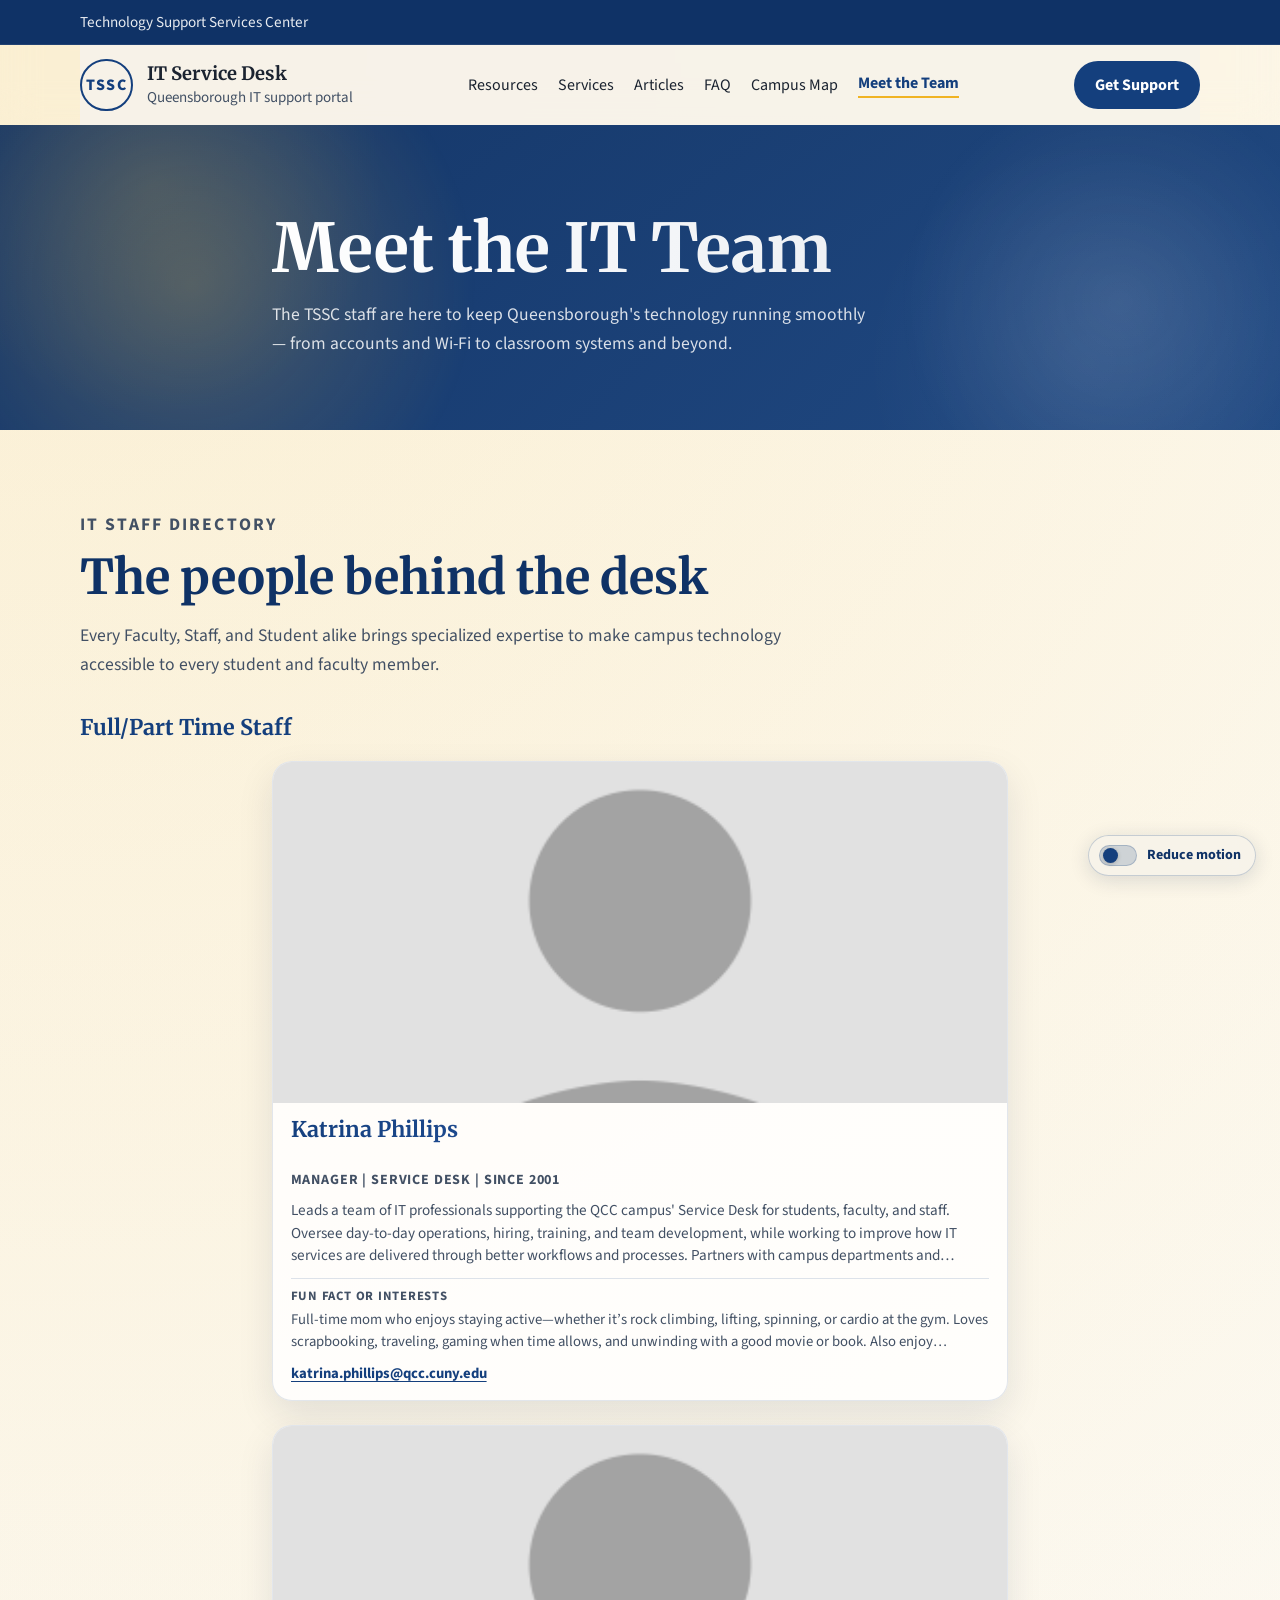
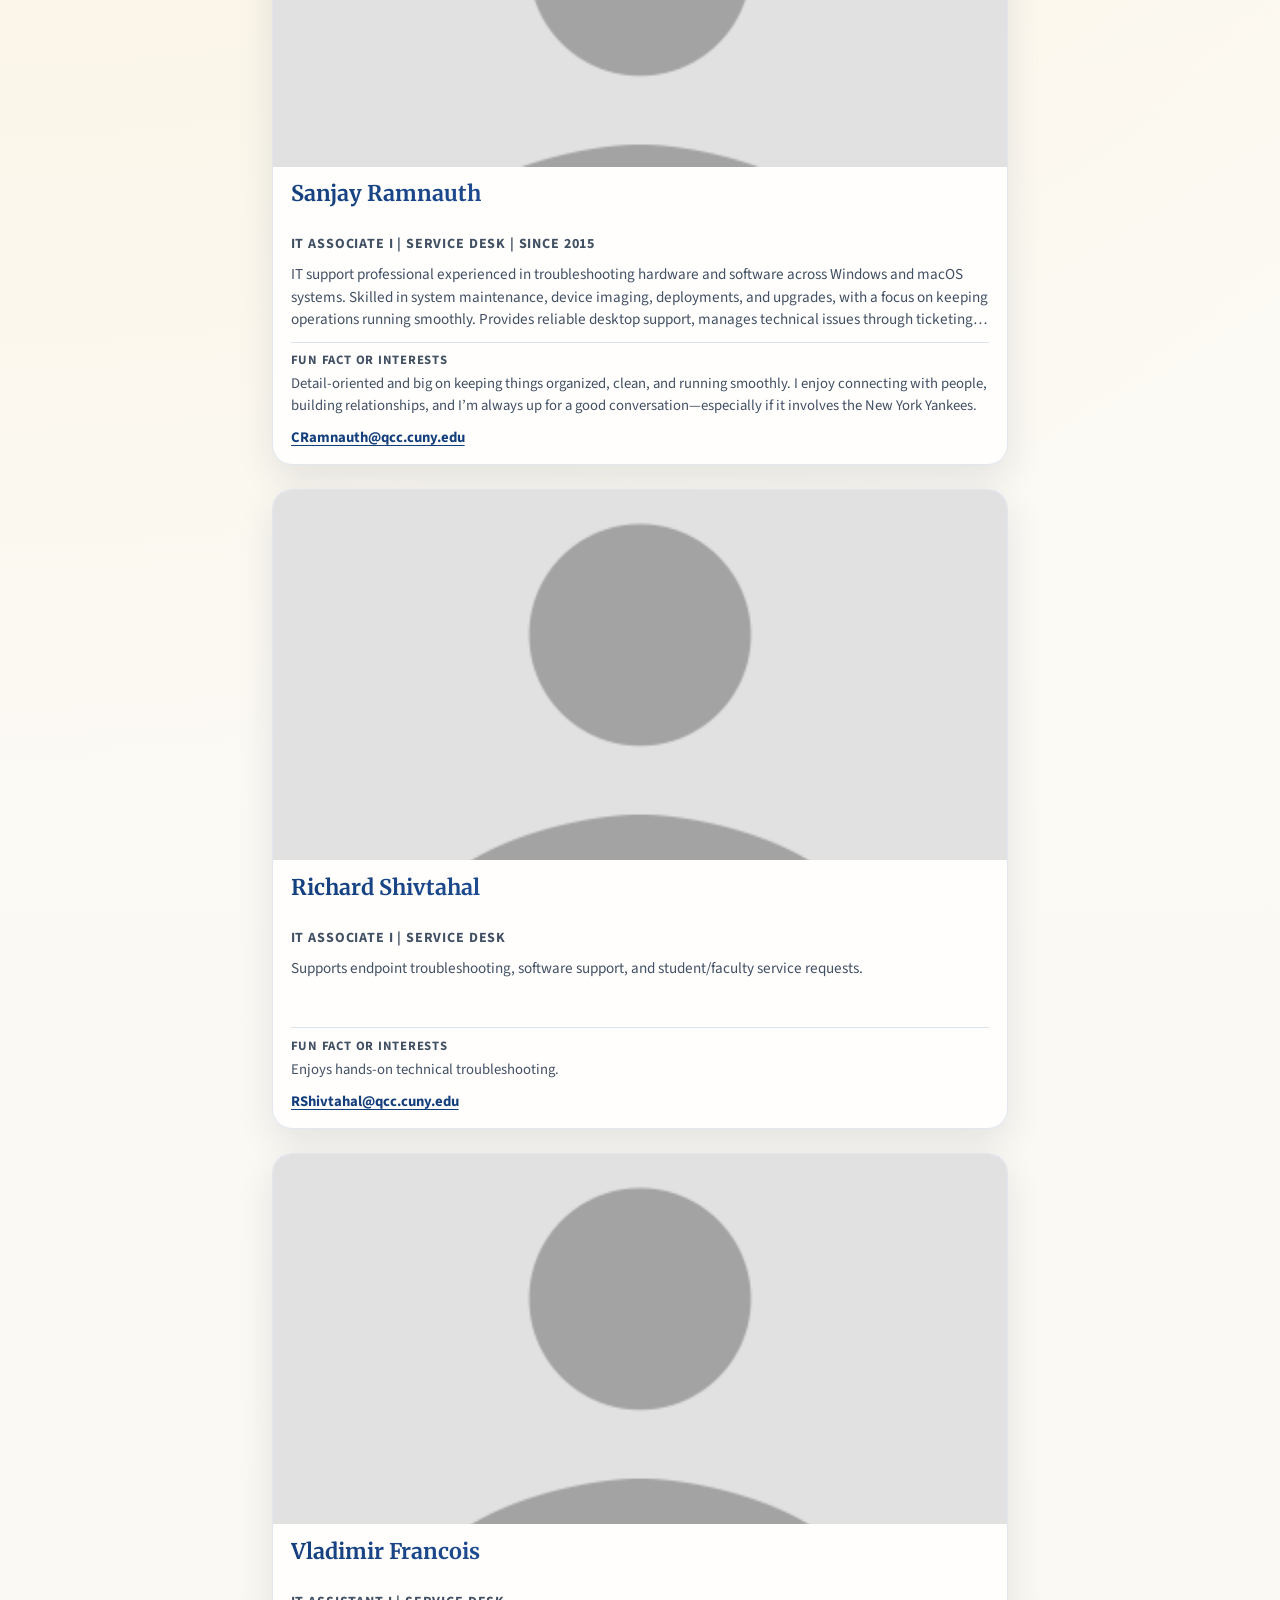
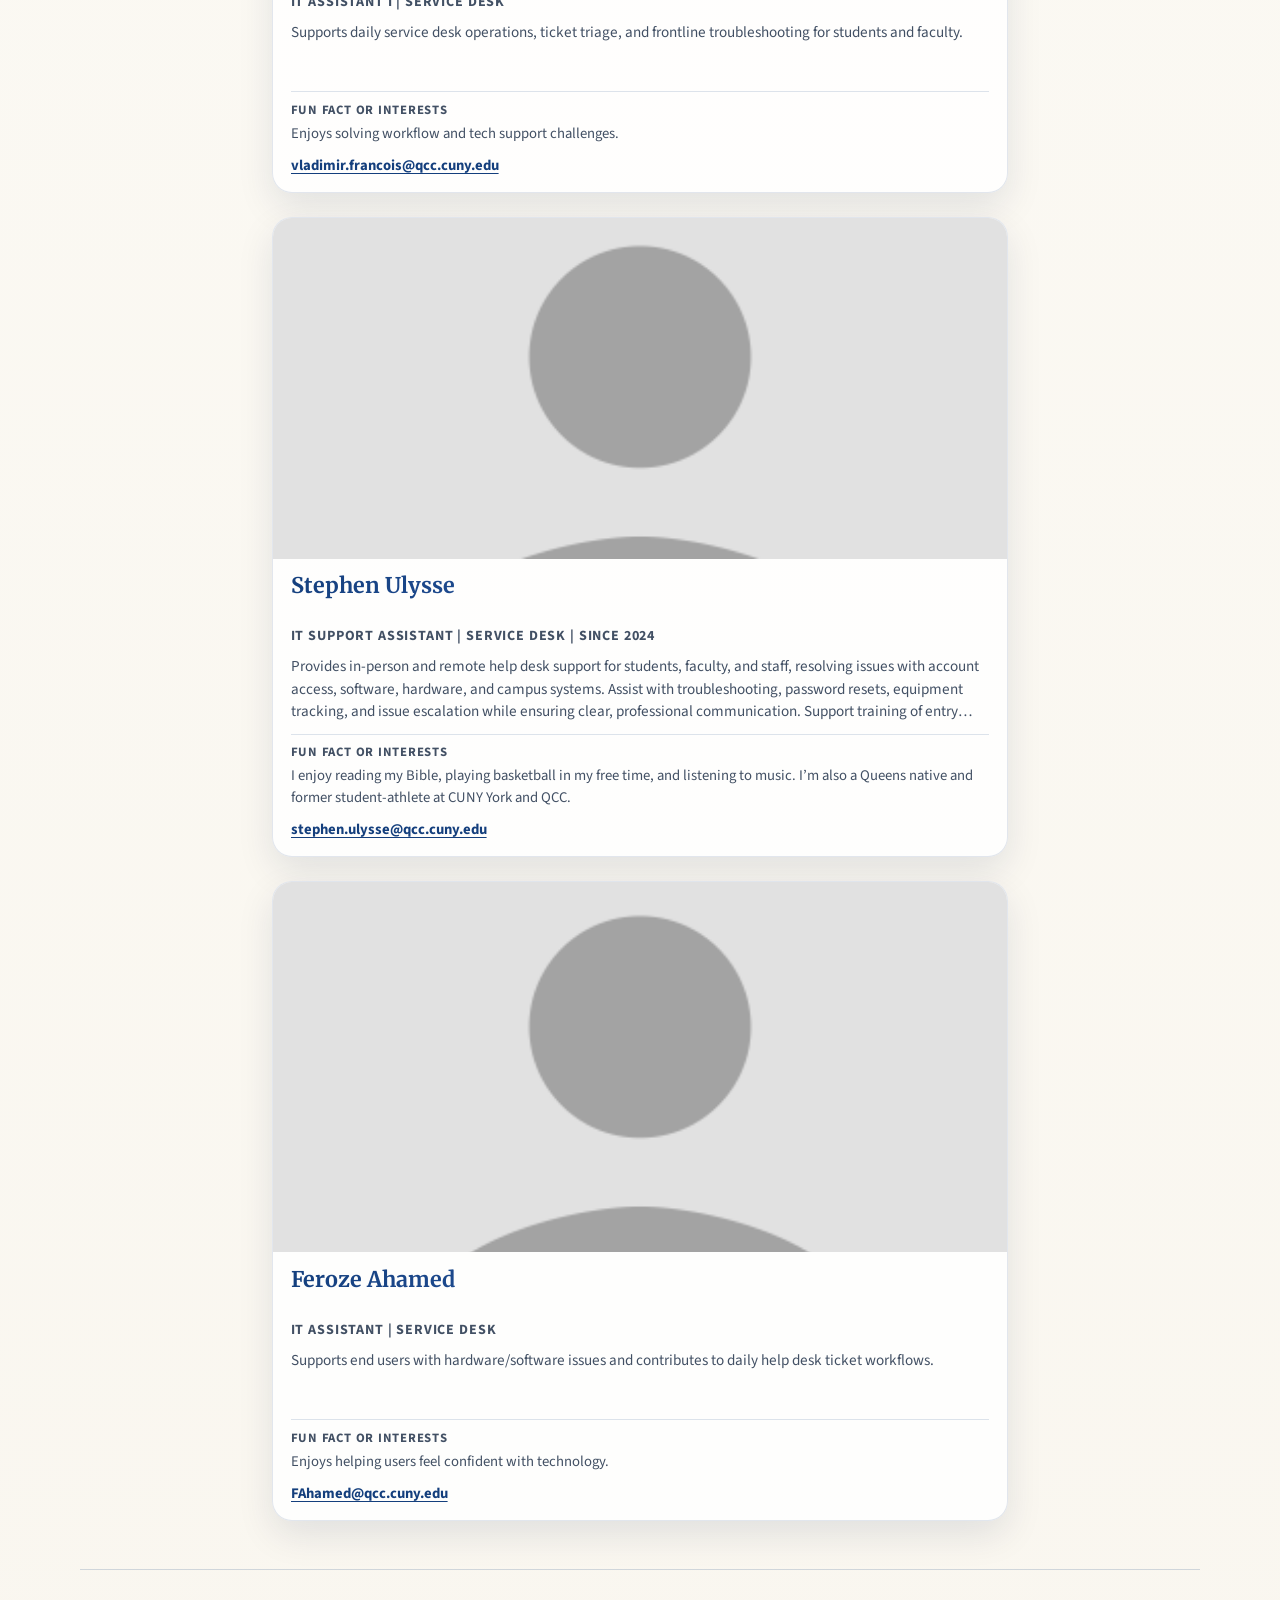
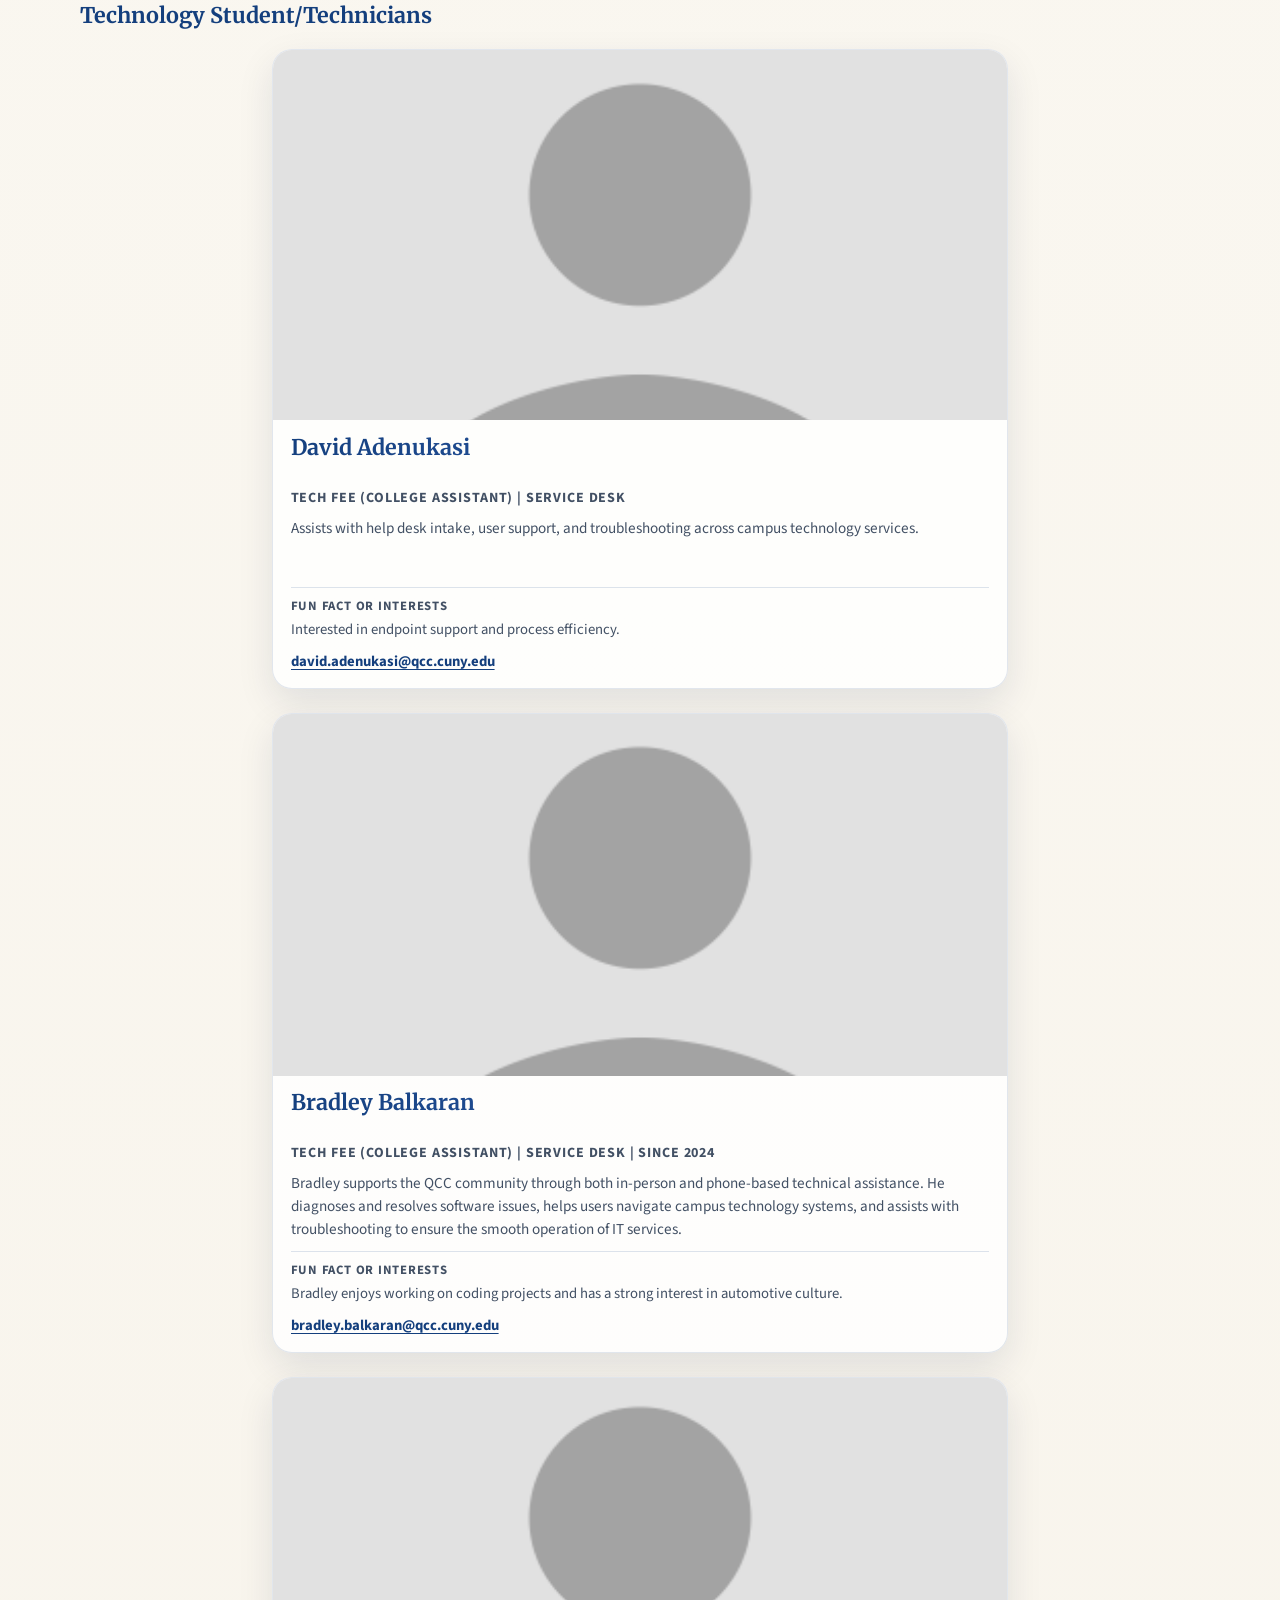
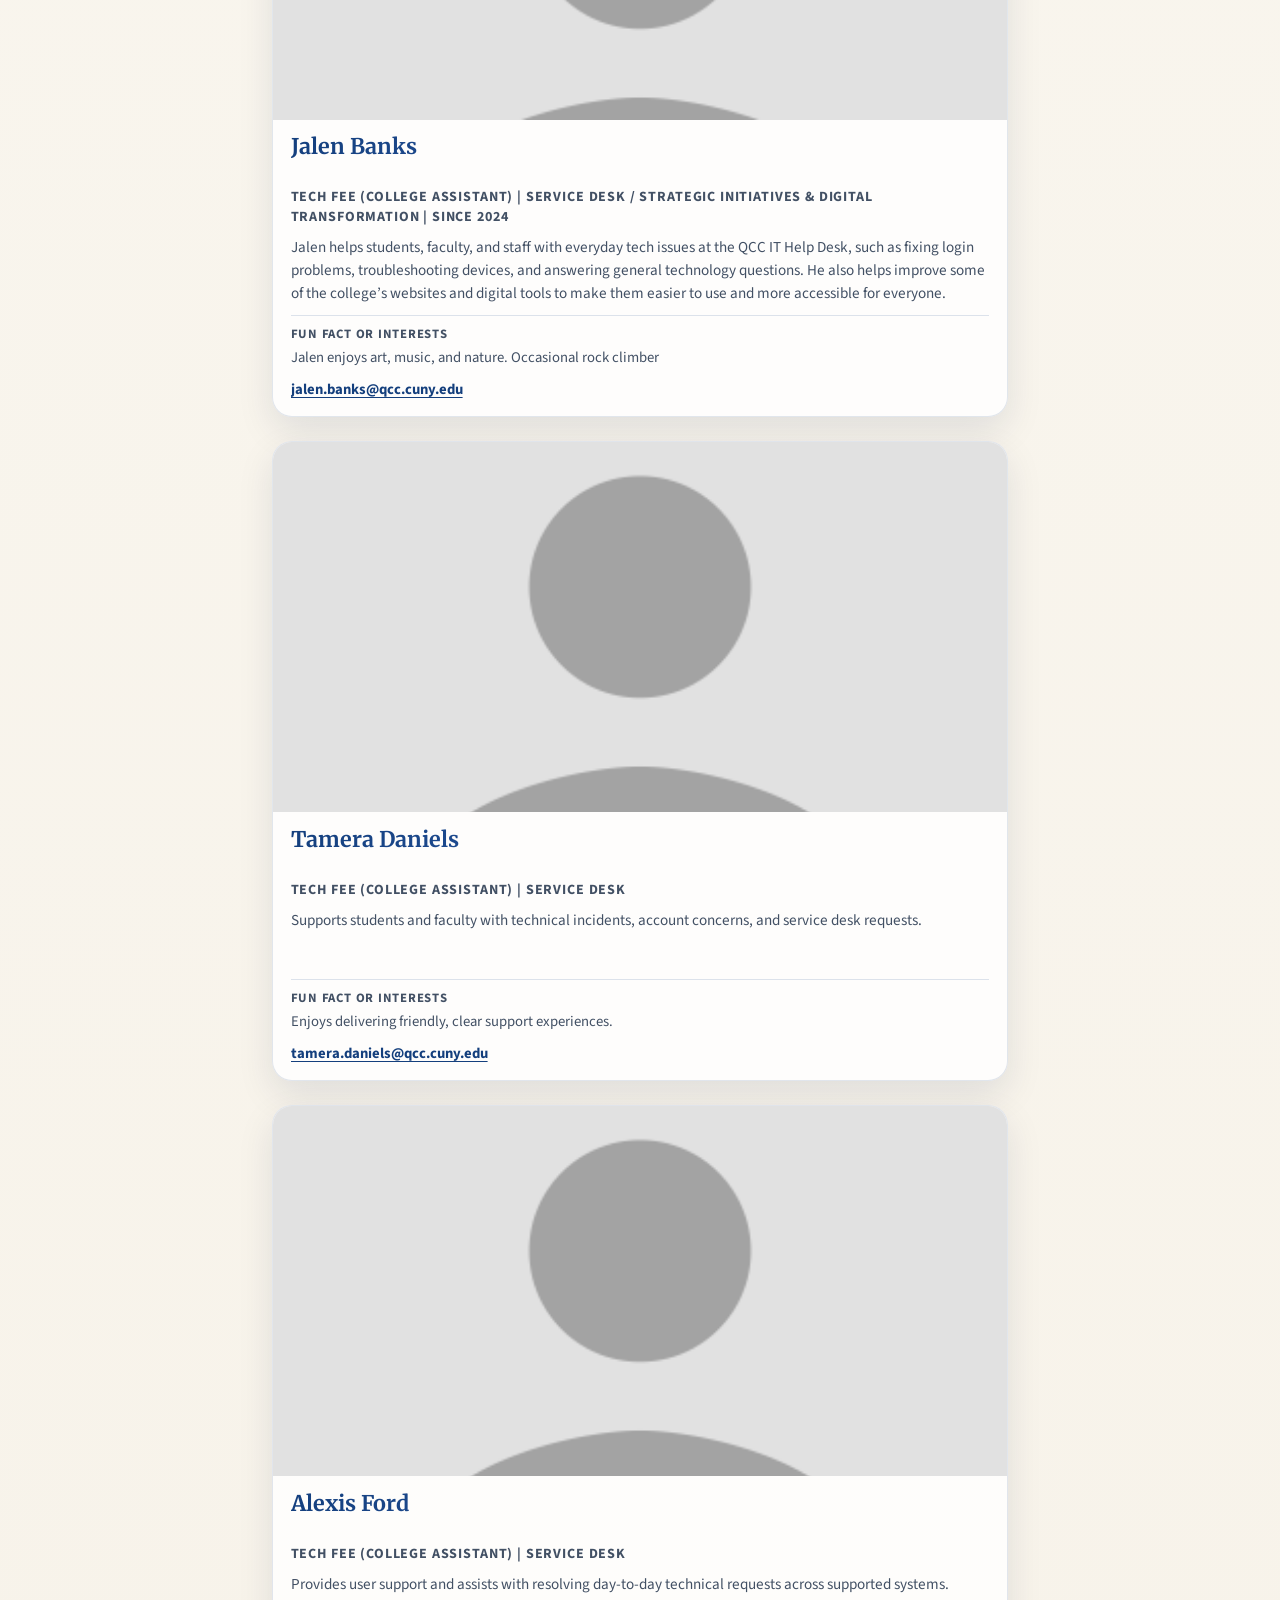
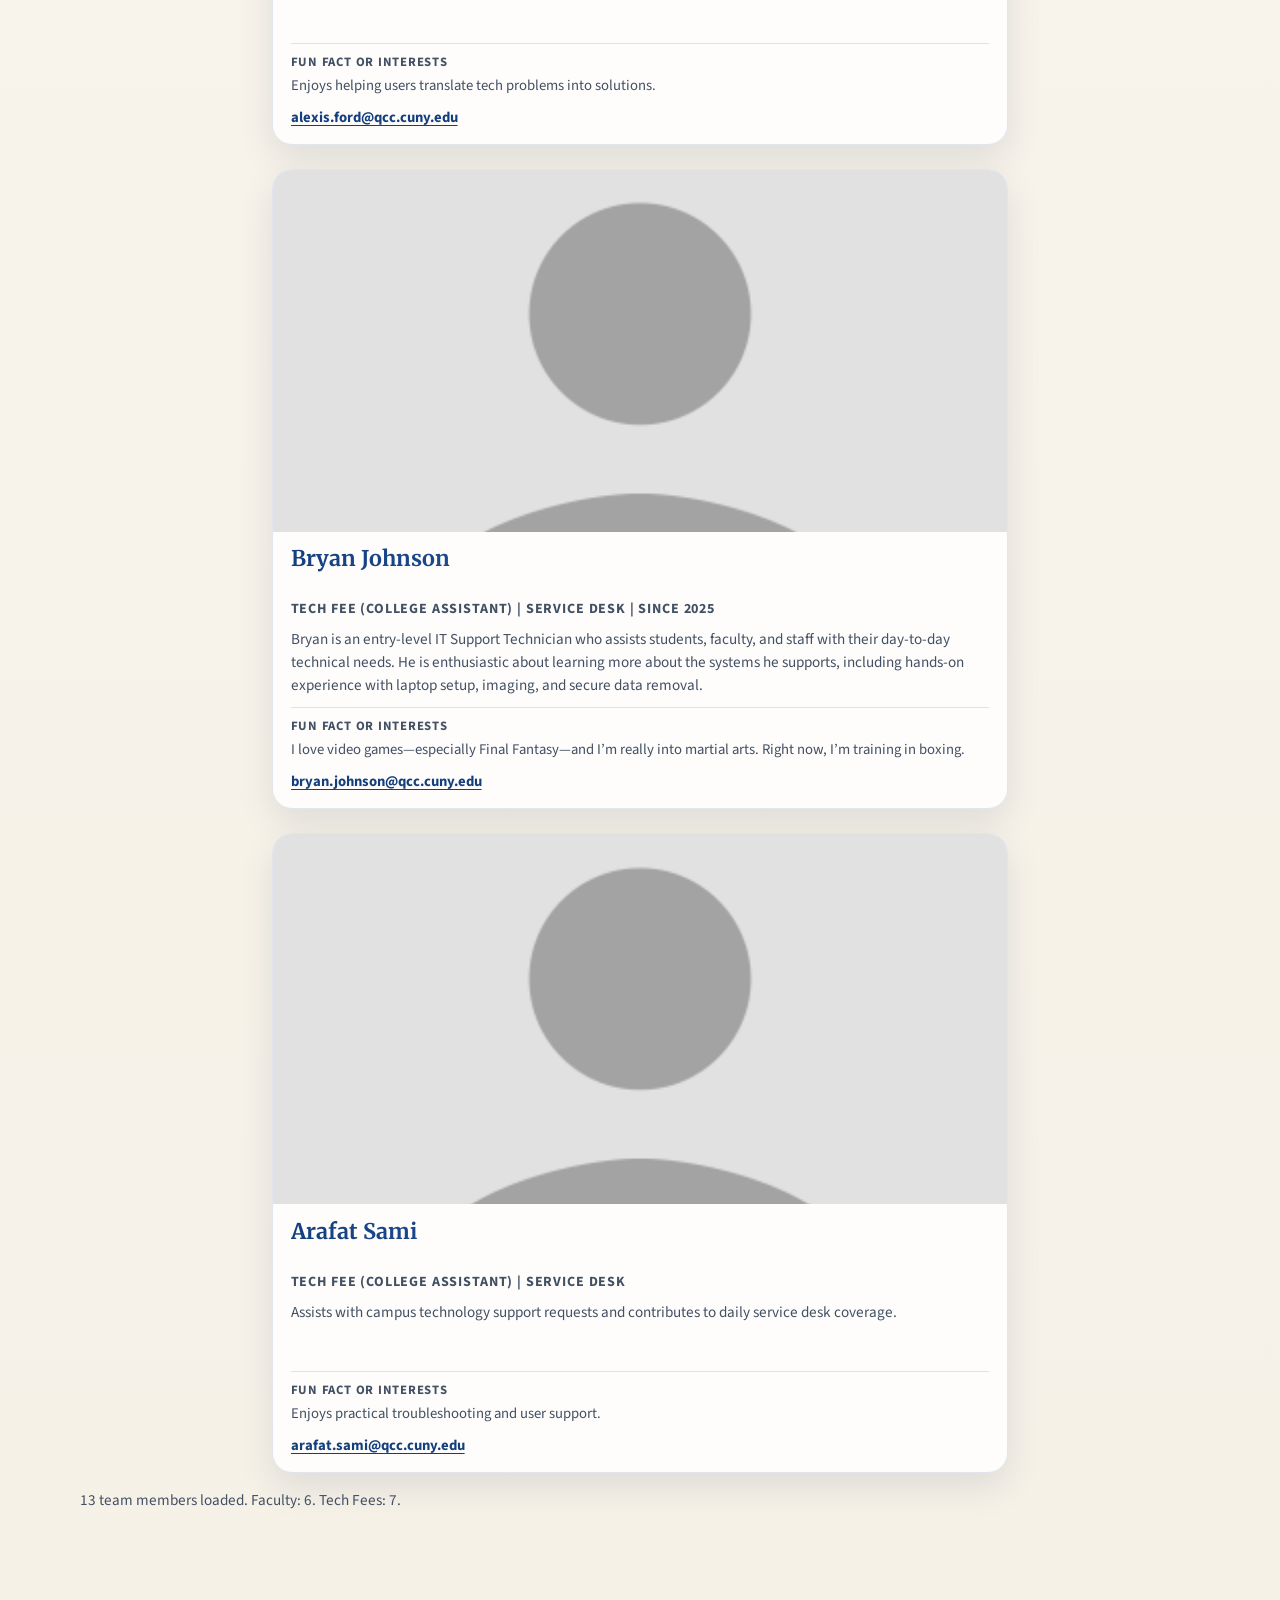
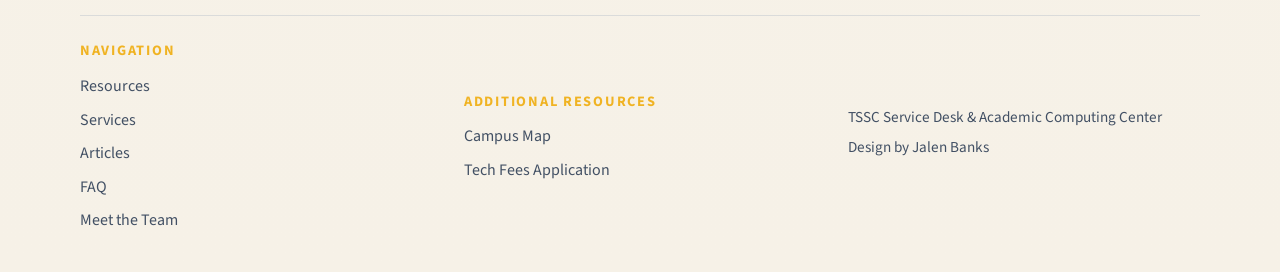
==== commit 6dd177d0: "david changes 4" ====
--- a/meet-the-team.html
+++ b/meet-the-team.html
@@ -3,7 +3,7 @@
   <head>
     <meta charset="UTF-8" />
     <meta name="viewport" content="width=device-width, initial-scale=1.0" />
-    <title>Meet the Team – TSSC Service Desk</title>
+    <title>PThe people behind the desk – TSSC Service Desk</title>
     <meta
       name="description"
       content="Meet the TSSC IT Service Desk team at Queensborough Community College. Learn about the staff who support campus technology."
@@ -135,12 +135,12 @@
             full-part-time.json and tech-fees.json on page load.
           -->
           <section class="team-directory-group" aria-labelledby="faculty-grid-heading">
-            <h3 id="faculty-grid-heading">Faculty</h3>
+            <h3 id="faculty-grid-heading">Full/Part Time Staff</h3>
             <ul class="team-grid" id="facultyGrid" role="list"></ul>
           </section>
 
           <section class="team-directory-group" aria-labelledby="tech-fees-grid-heading">
-            <h3 id="tech-fees-grid-heading">Tech Fees</h3>
+            <h3 id="tech-fees-grid-heading">Technology Student/Technicians</h3>
             <ul class="team-grid" id="techFeesGrid" role="list"></ul>
           </section>
 
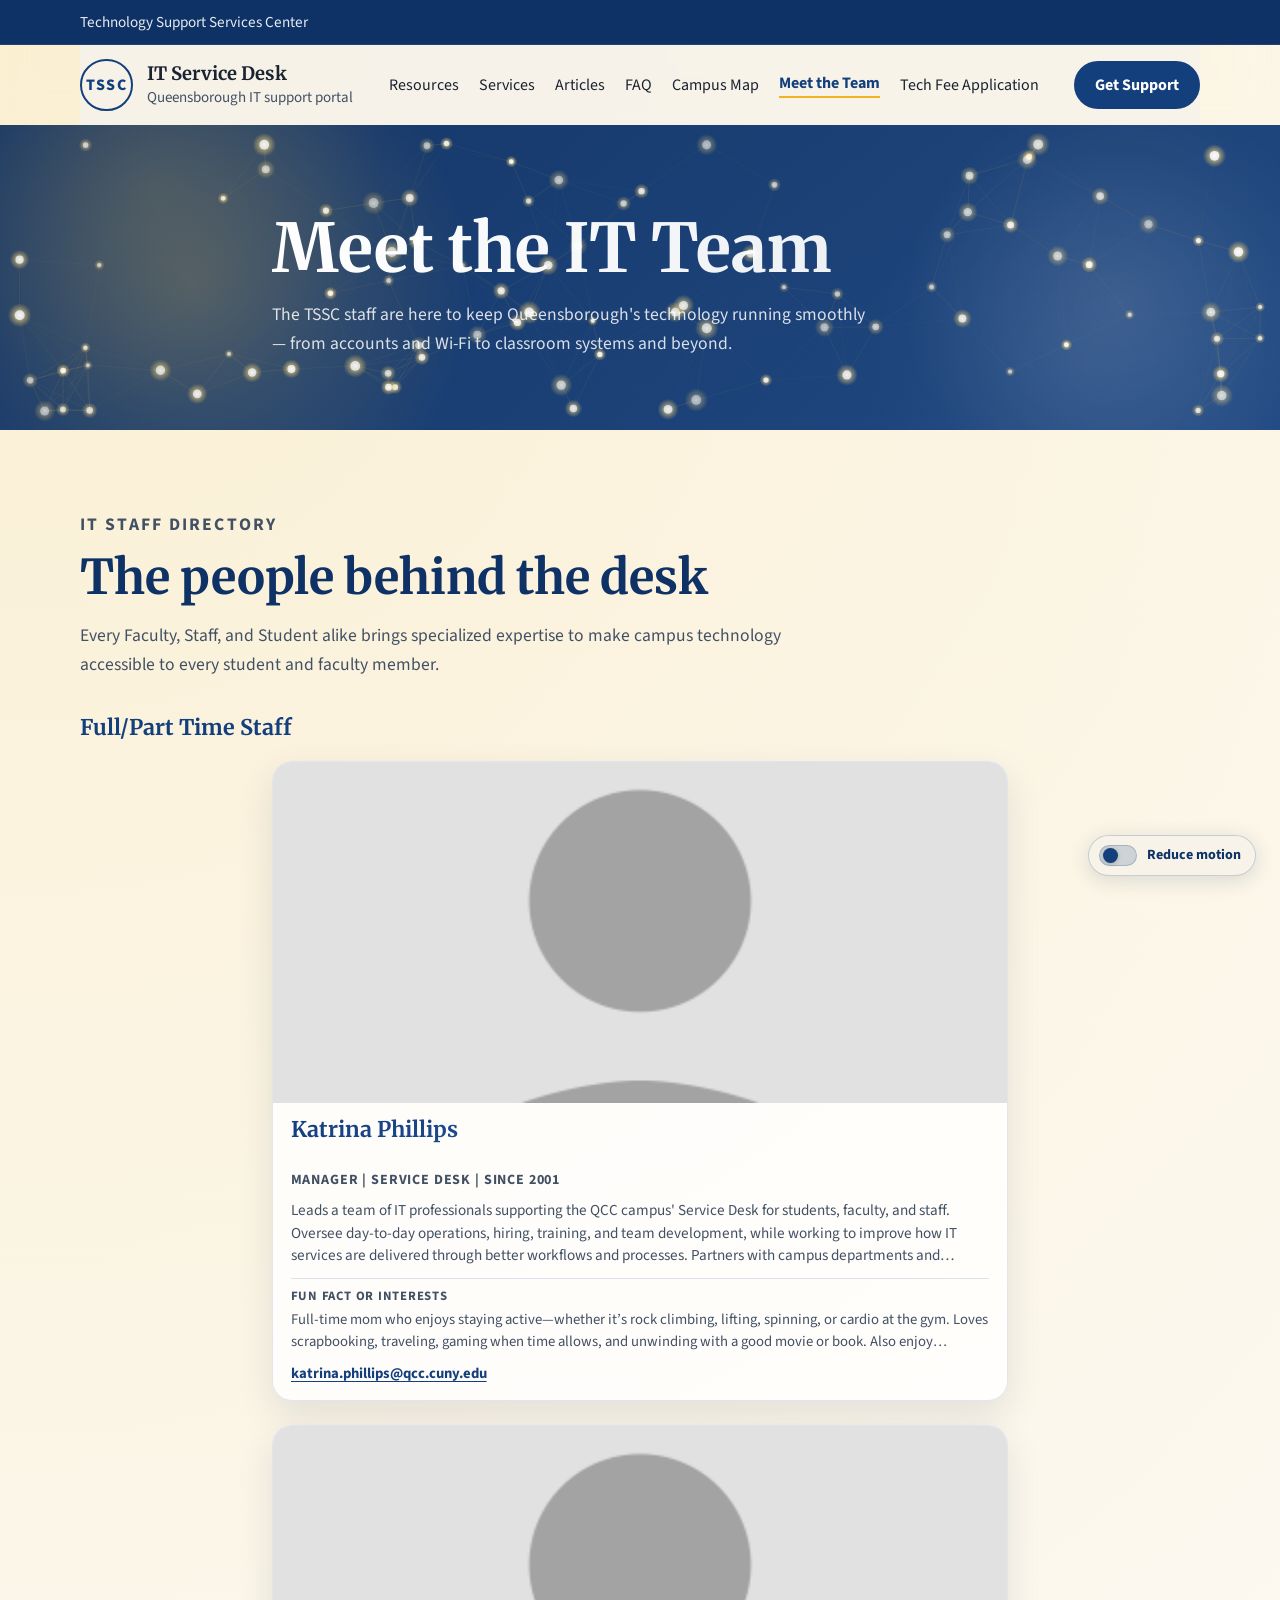
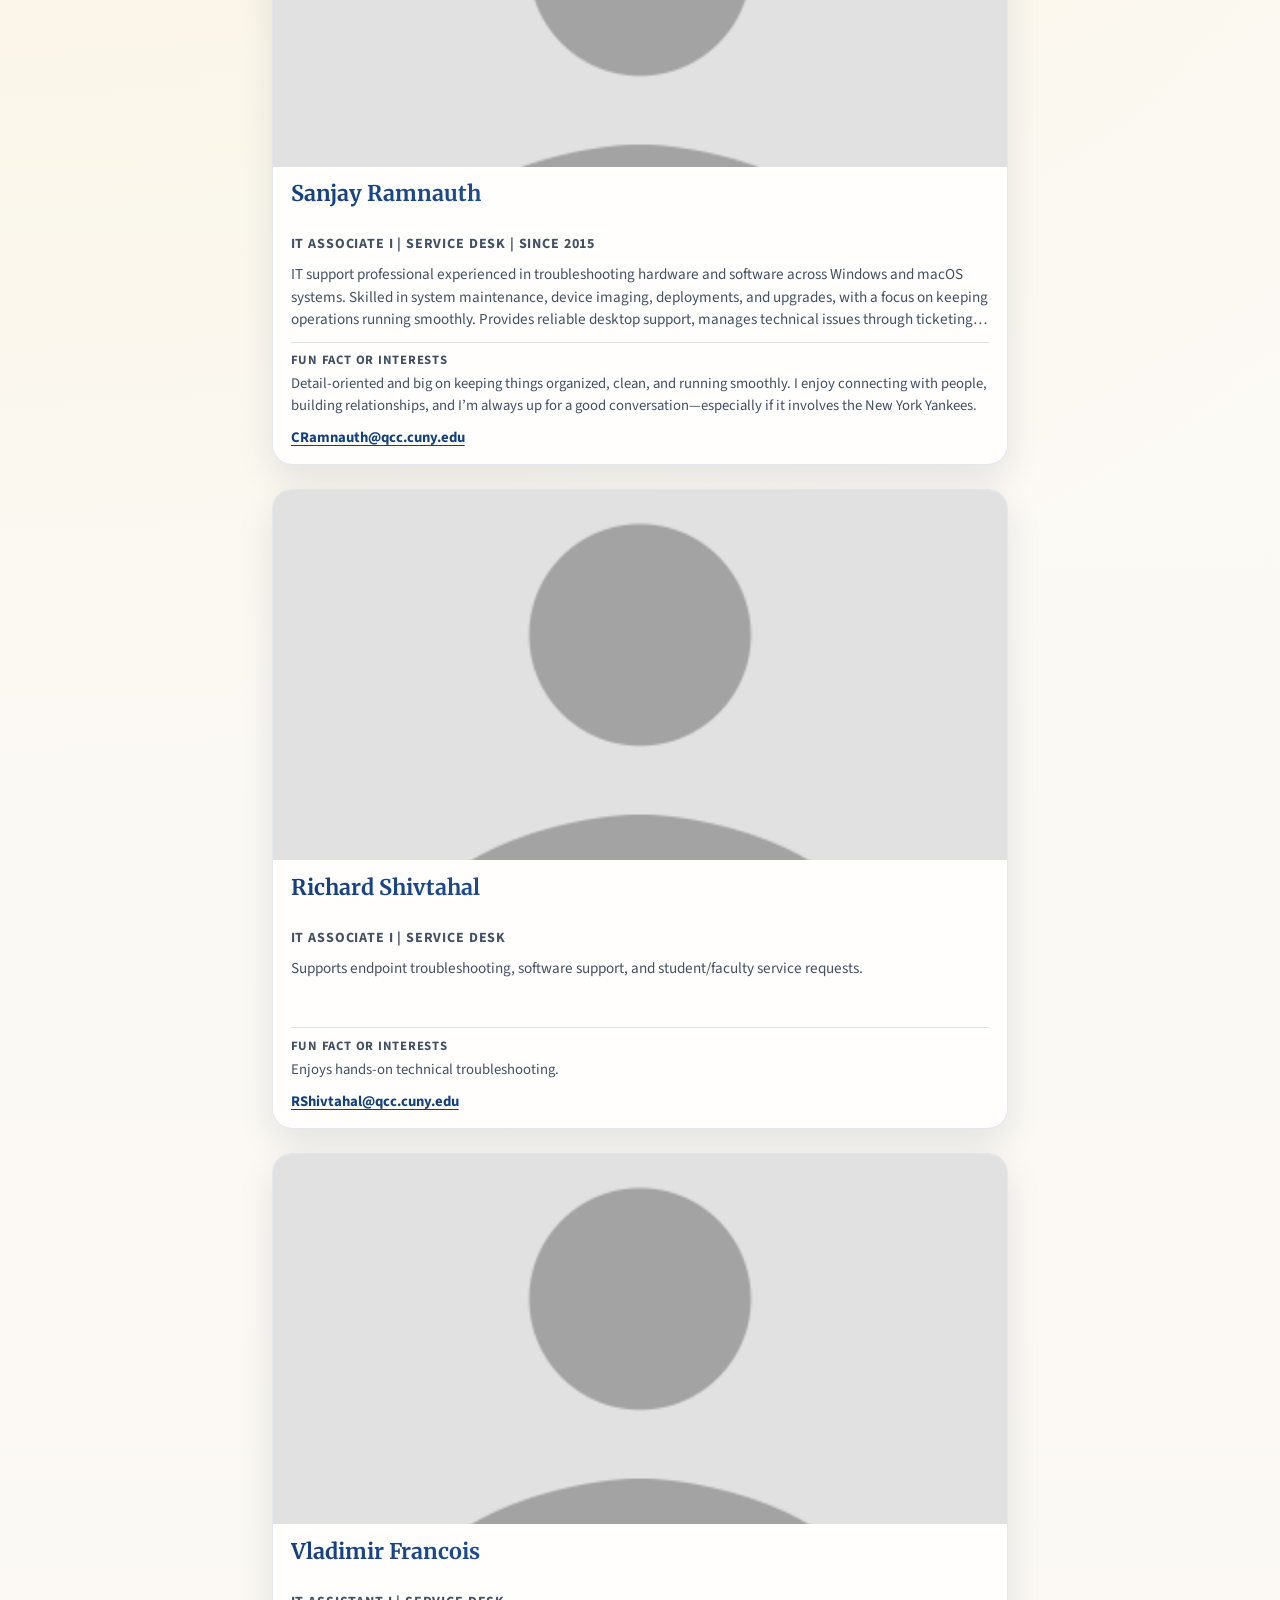
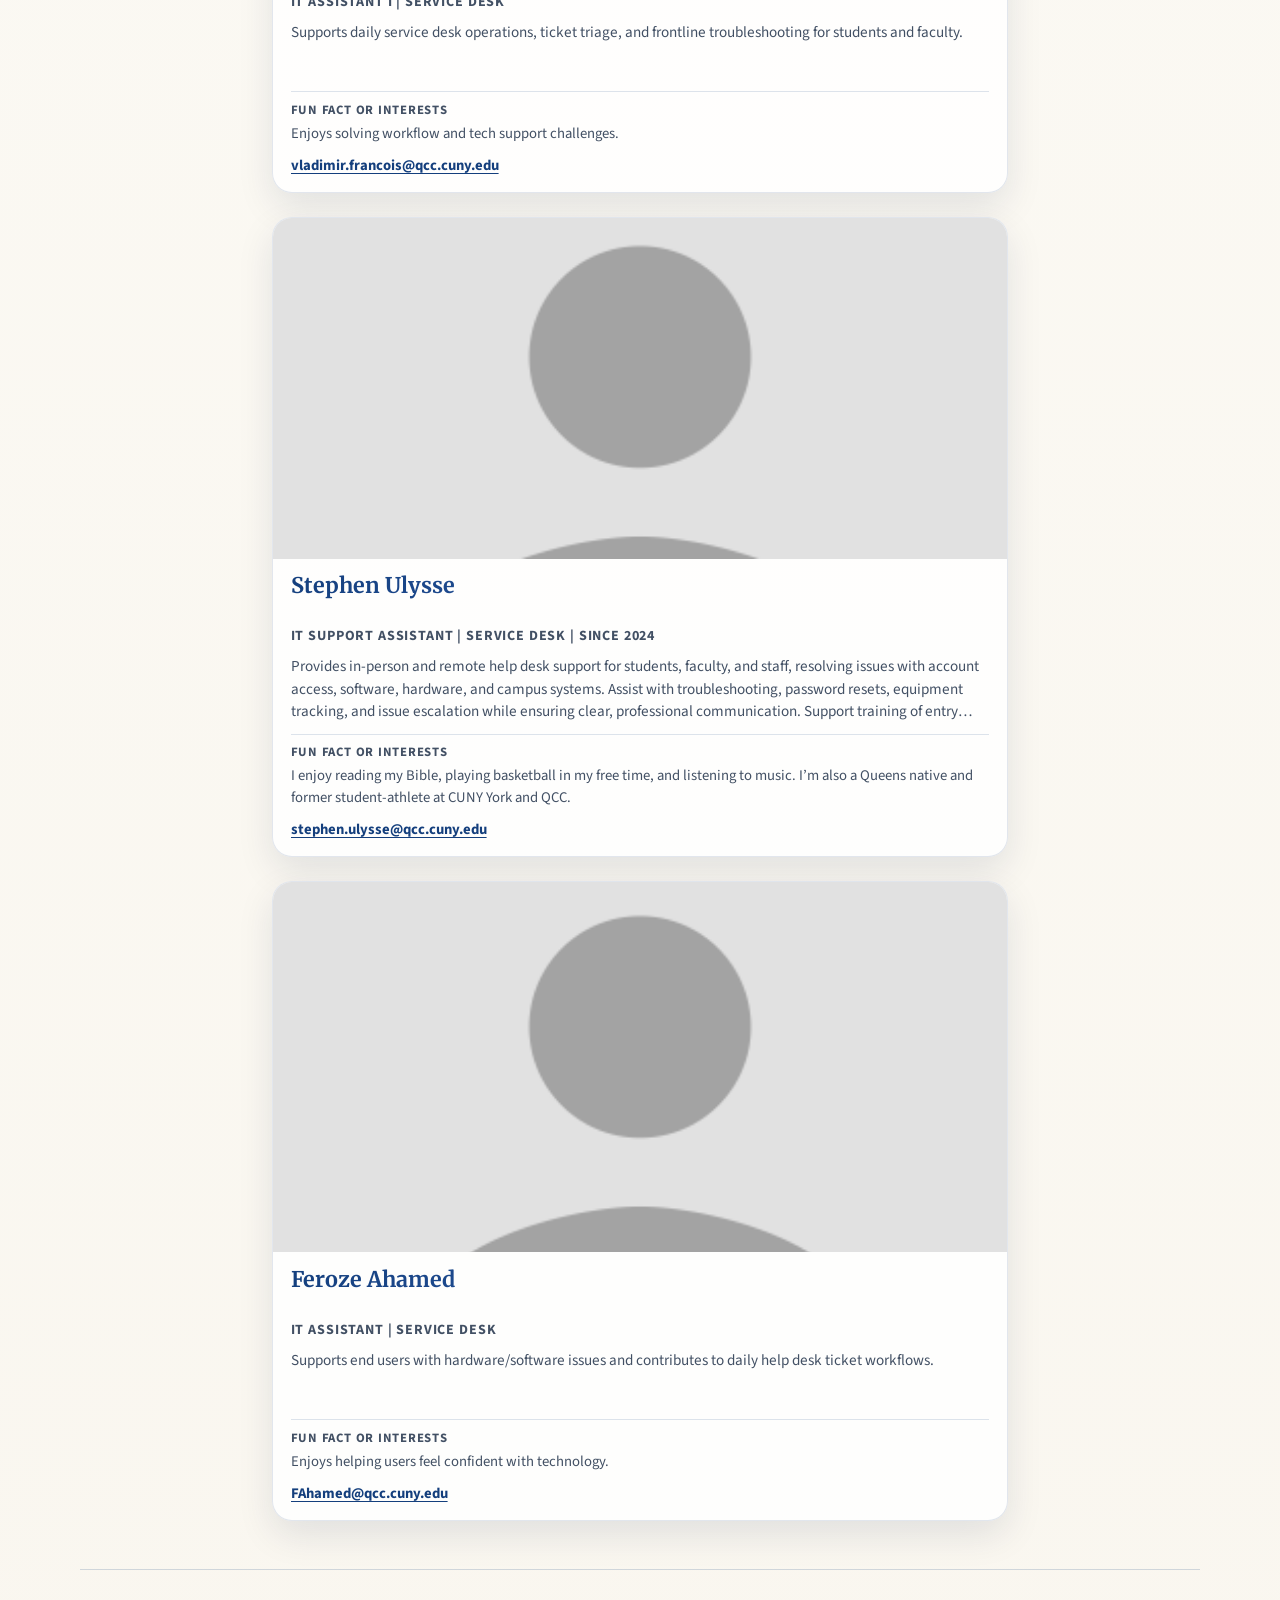
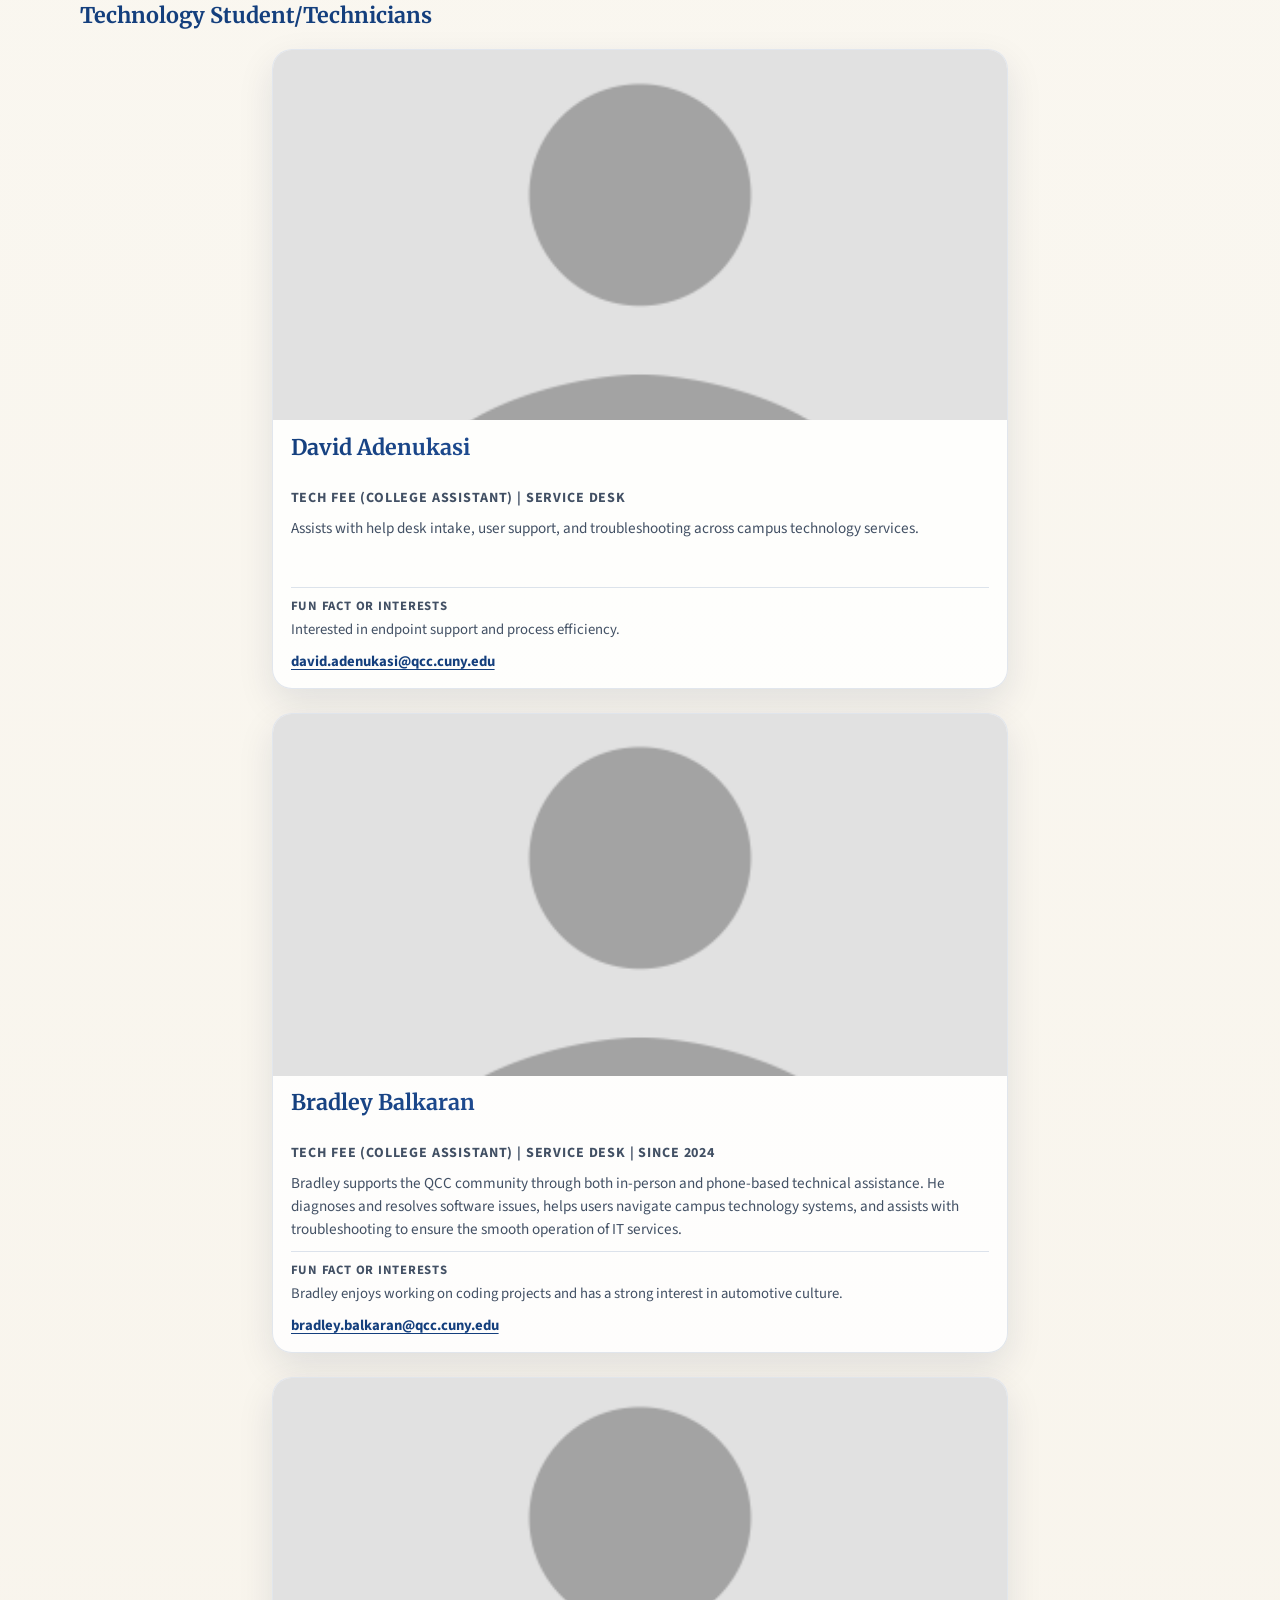
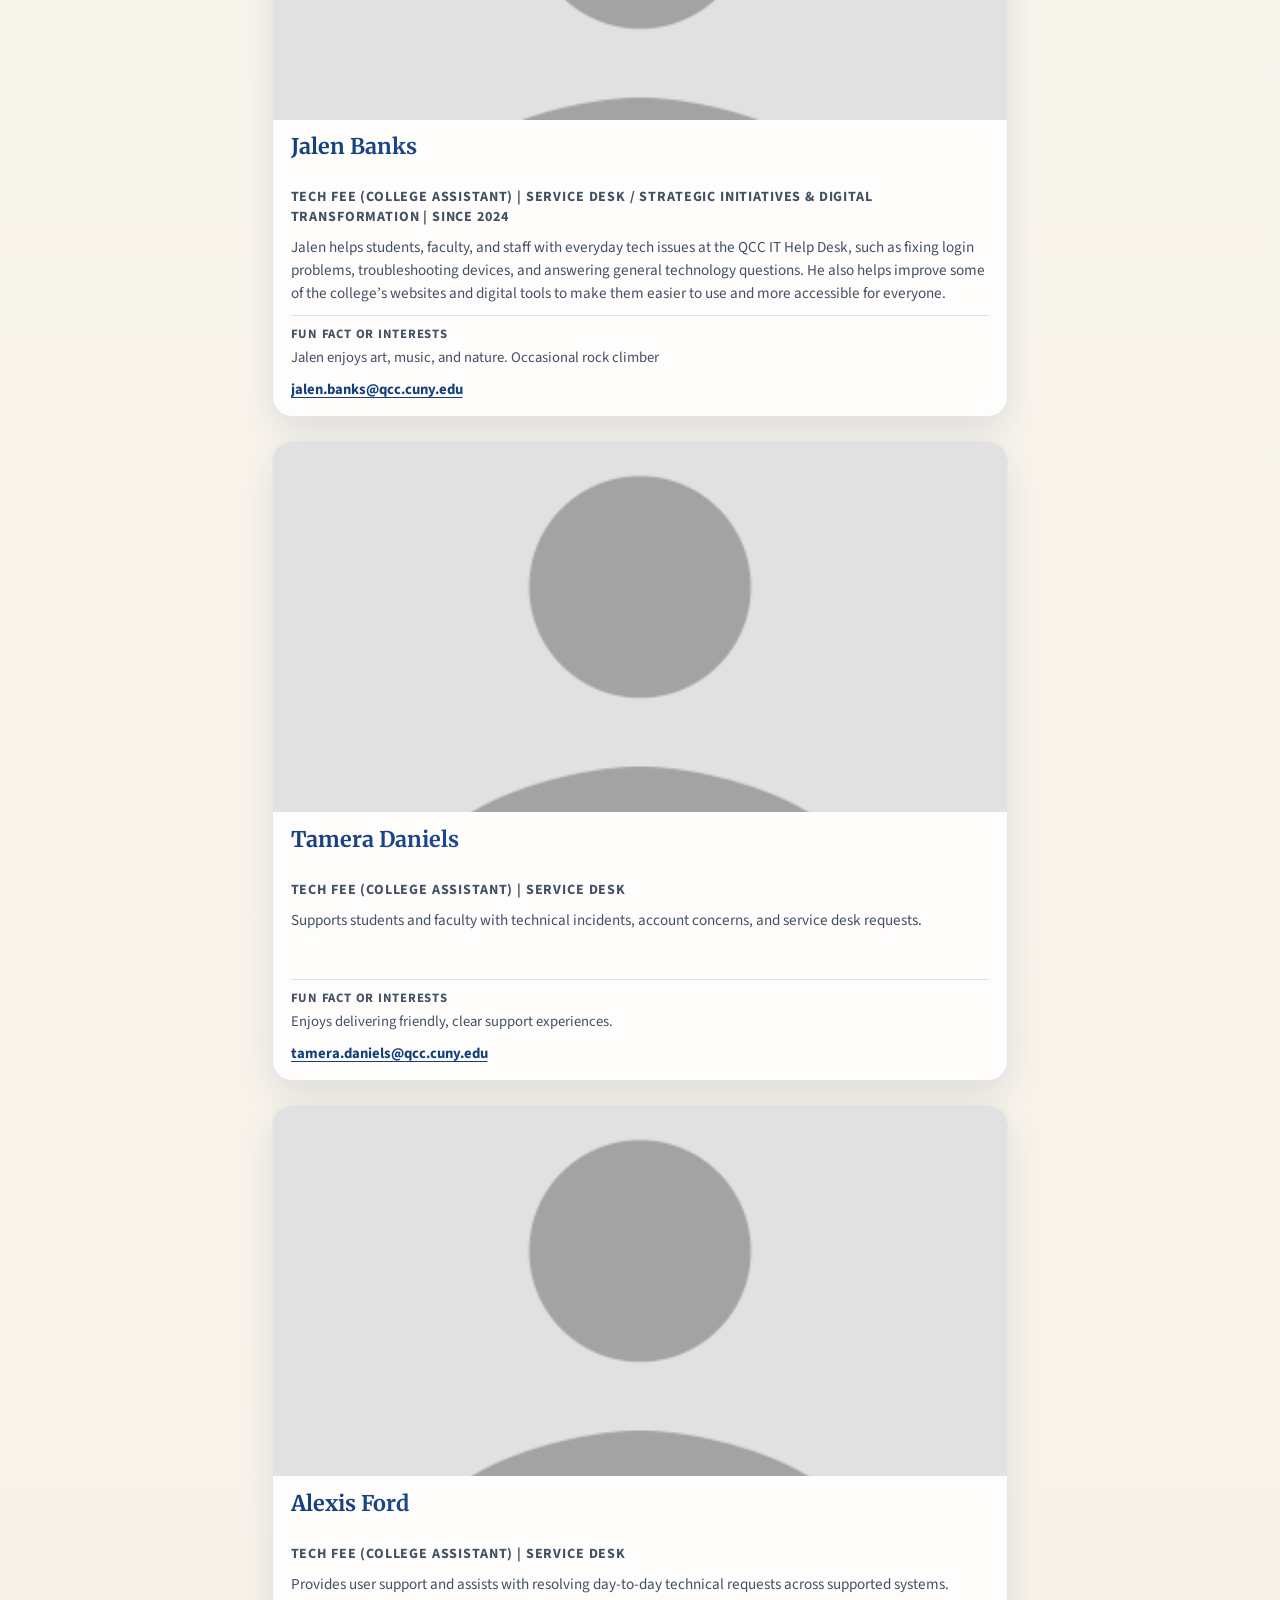
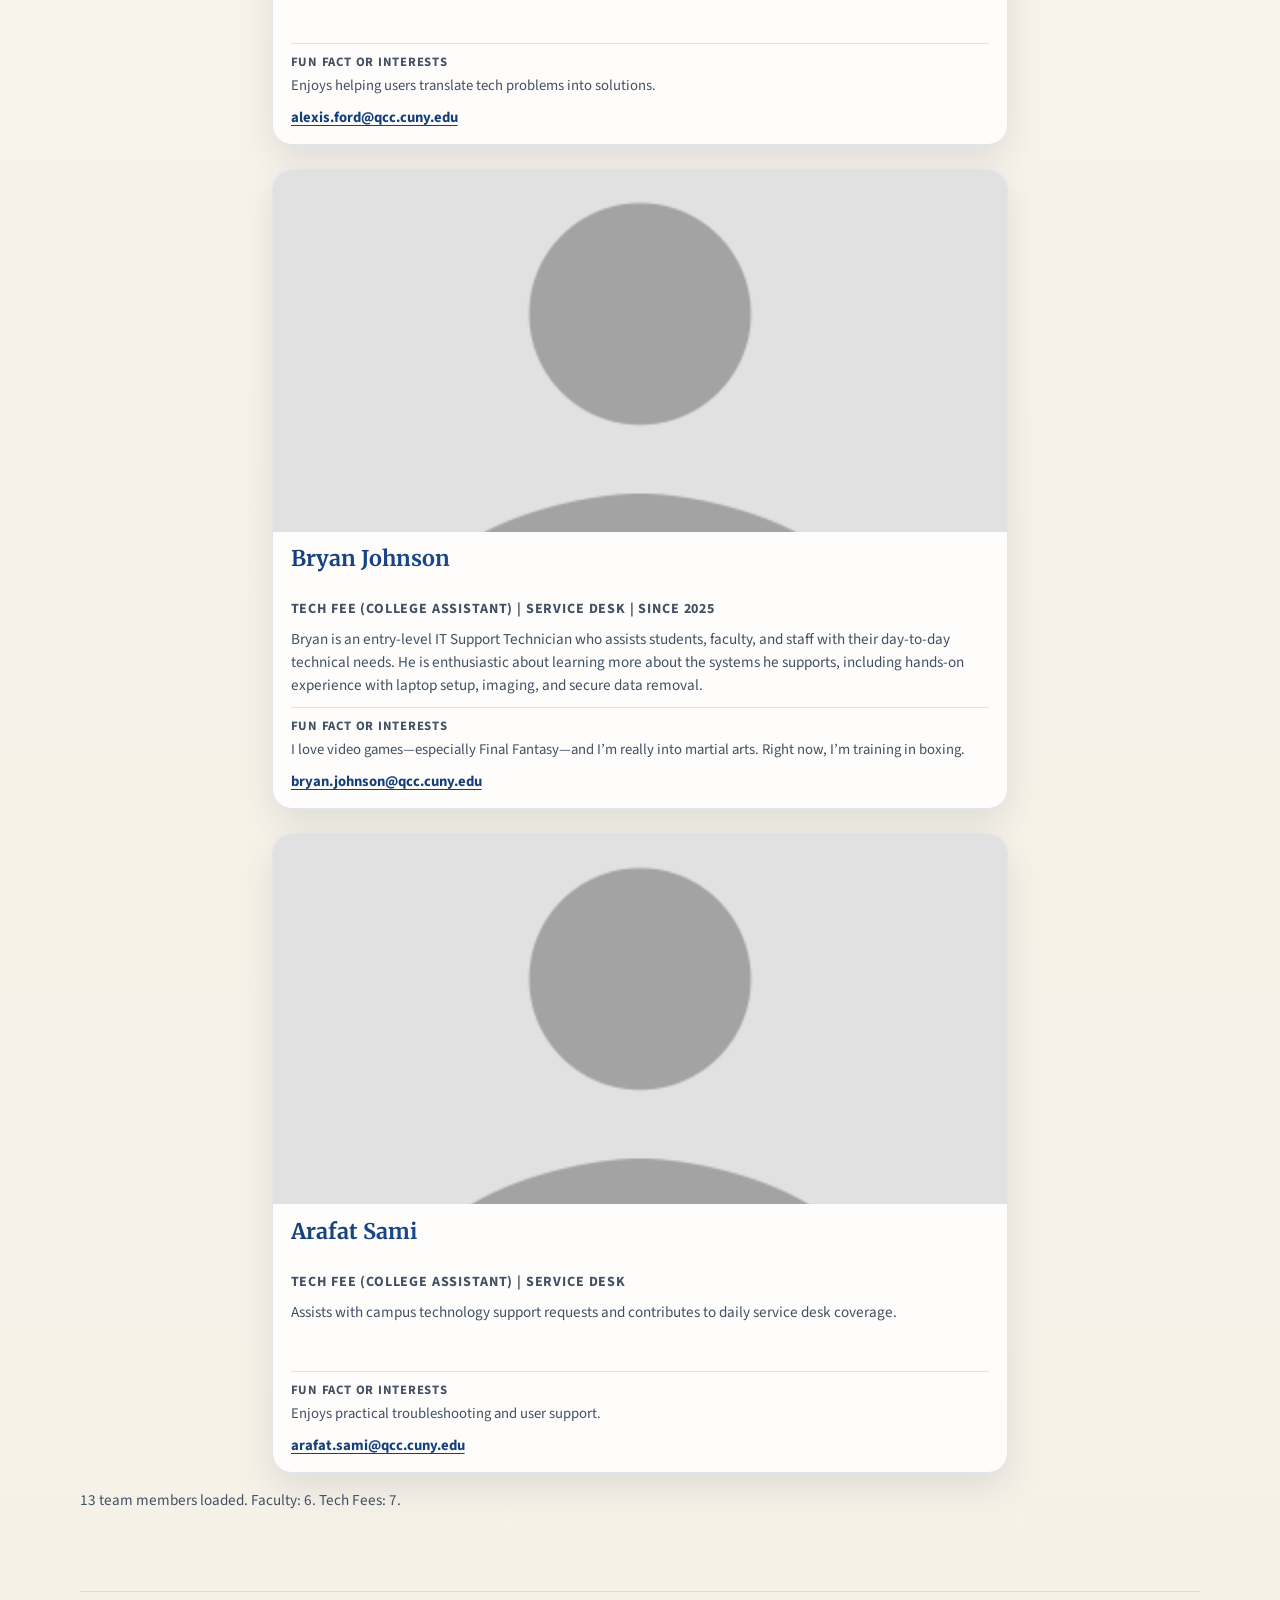
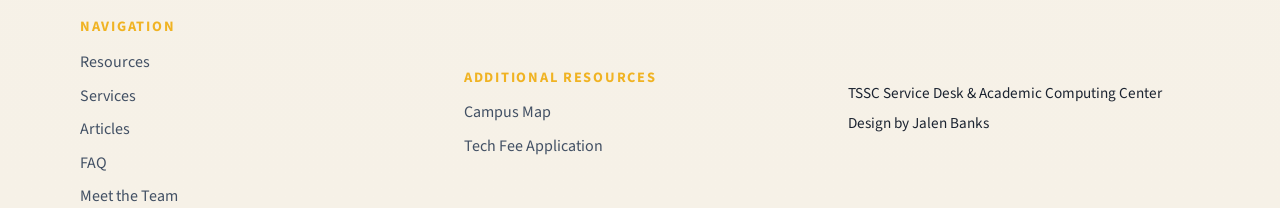
==== commit f7d8a882: "tech fee application" ====
--- a/meet-the-team.html
+++ b/meet-the-team.html
@@ -53,8 +53,9 @@
           <a href="index.html#services">Services</a>
           <a href="index.html#articles">Articles</a>
           <a href="index.html#faq">FAQ</a>
-          <a href="https://www.qcc.cuny.edu/map/index.html#/" target="_blank" rel="noreferrer">Campus Map</a>
+          <a href="https://www.qcc.cuny.edu/map/index.html#/" target="_blank" rel="noreferrer noopener">Campus Map</a>
           <a href="meet-the-team.html" aria-current="page">Meet the Team</a>
+          <a href="tech-fee-application.html">Tech Fee Application</a>
         </nav>
 
         <a class="header-cta" href="index.html#contact">Get Support</a>
@@ -170,7 +171,7 @@
           <h3 class="footer-section-title">Additional Resources</h3>
           <nav class="footer-nav" aria-label="Additional resources">
             <a href="https://www.qcc.cuny.edu/map/index.html#/" aria-label="Link to school campus map" target="_blank" rel="noreferrer">Campus Map</a>
-            <a href="#" aria-label="Link to prospective tech fees application" target="_blank" rel="noreferrer">Tech Fees Application</a>
+            <a href="tech-fee-application.html">Tech Fee Application</a>
           </nav>
         </div>
 
--- a/css/styles.css
+++ b/css/styles.css
@@ -606,7 +606,7 @@
   color: rgba(255, 255, 255, 0.94);
 }
 
-.site-footer {
+<script type="application/javascript" src="https://qcc.dev.cloud.processmaker.net/webentry/596/node_17/embed" async></script>.site-footer {
   padding: 1.5rem 0 2.5rem;
   color: var(--ink-700);
 }
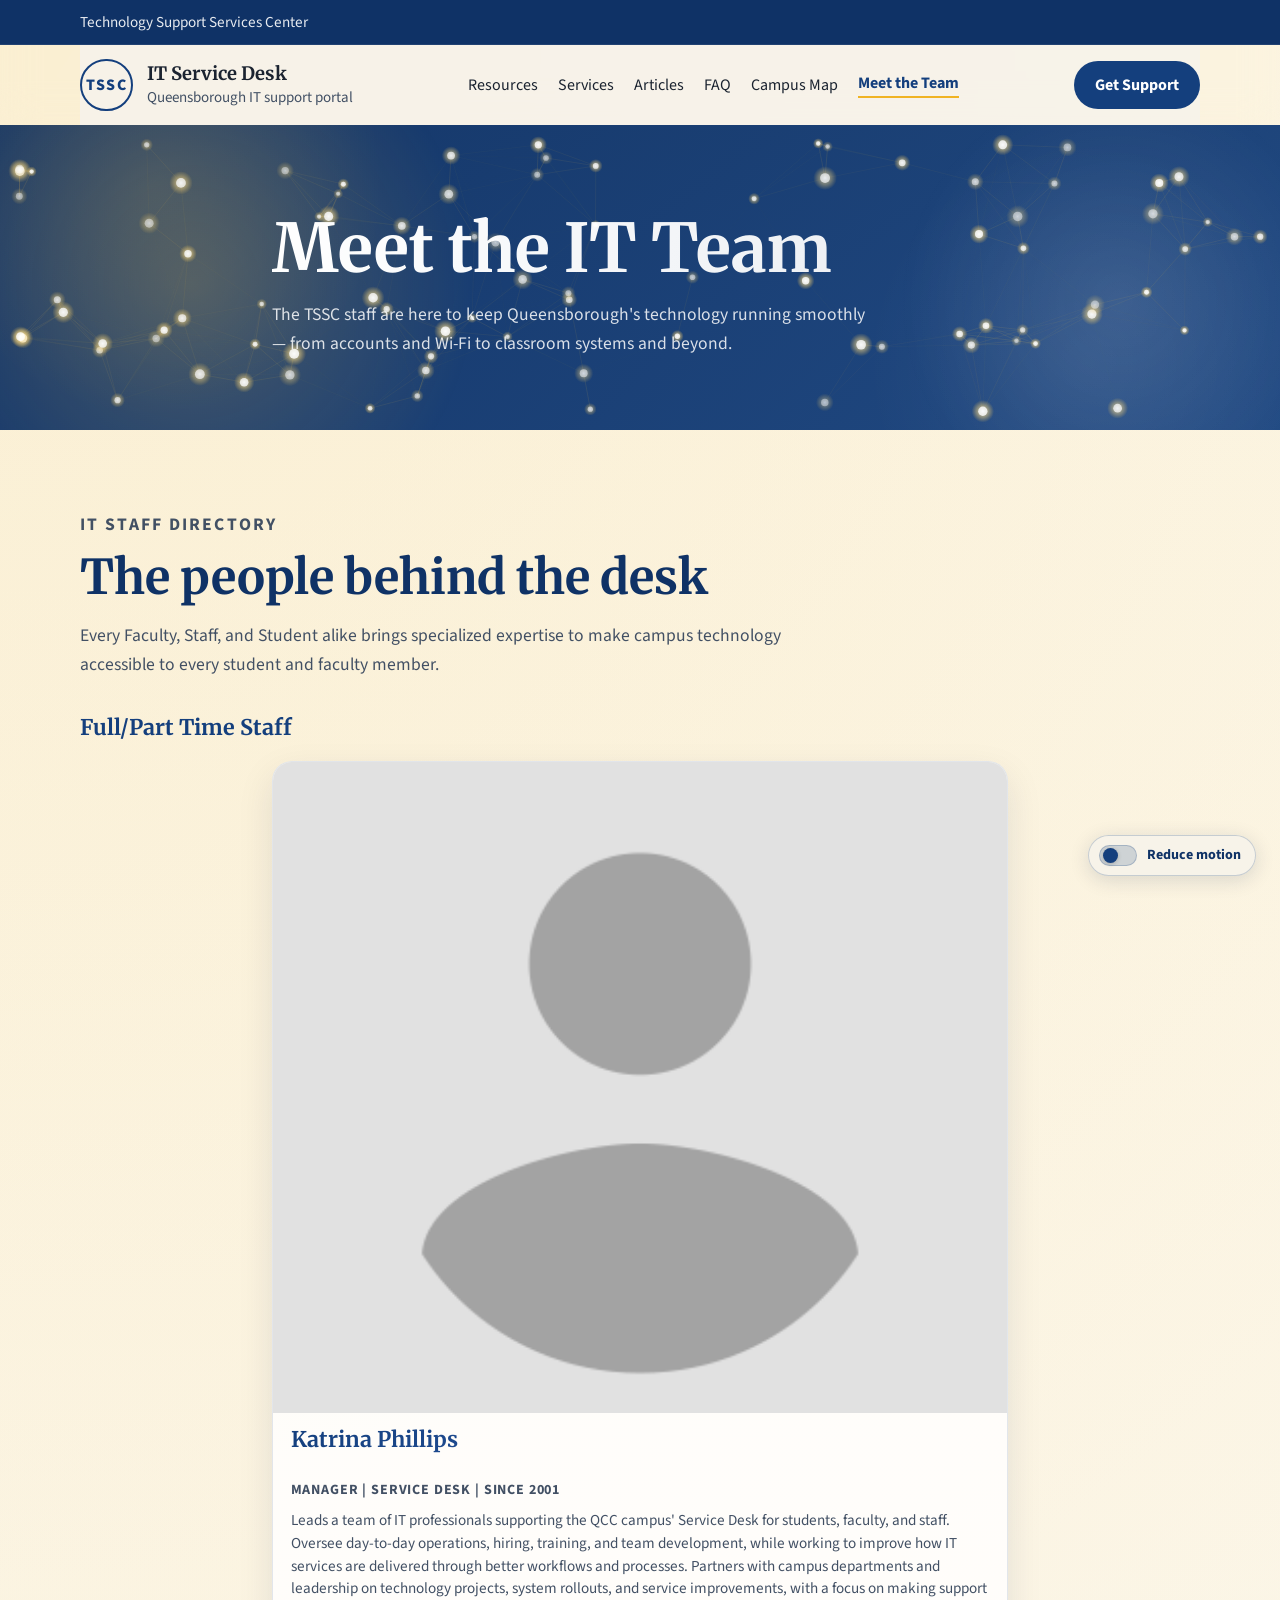
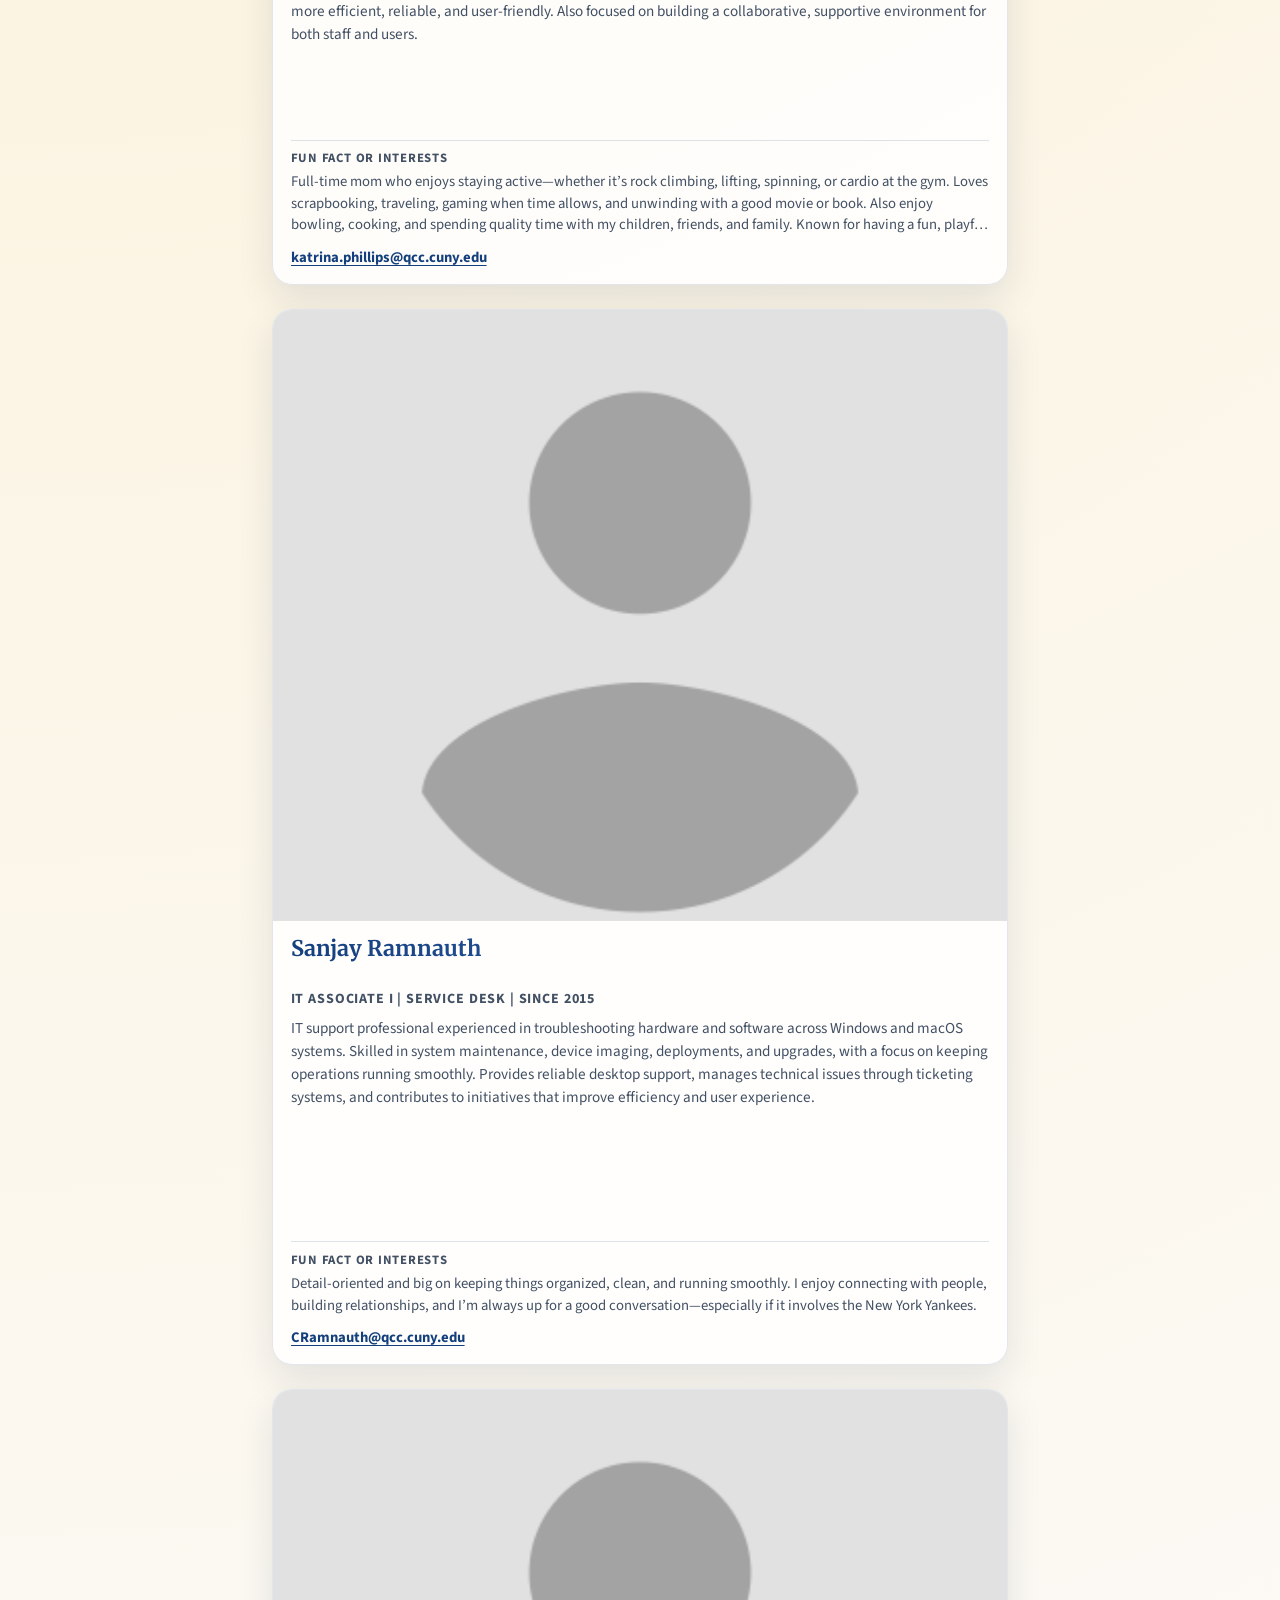
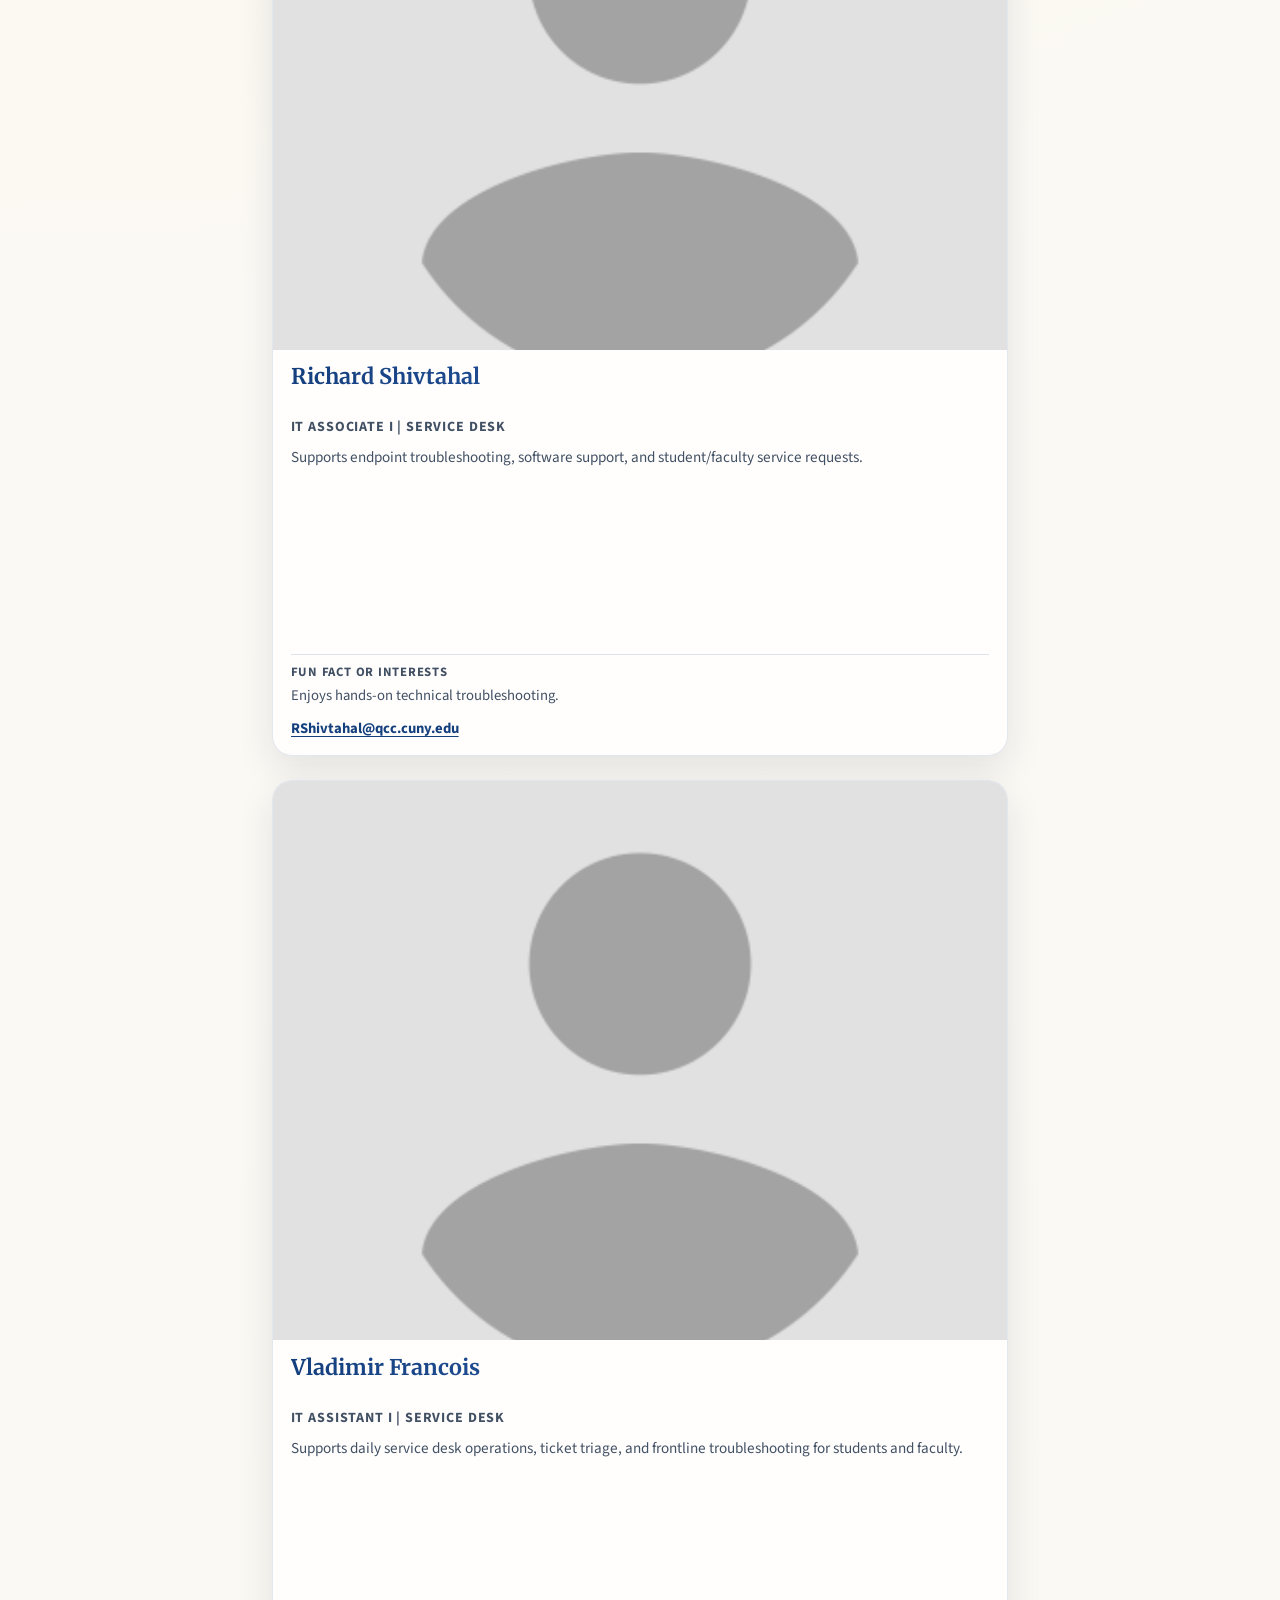
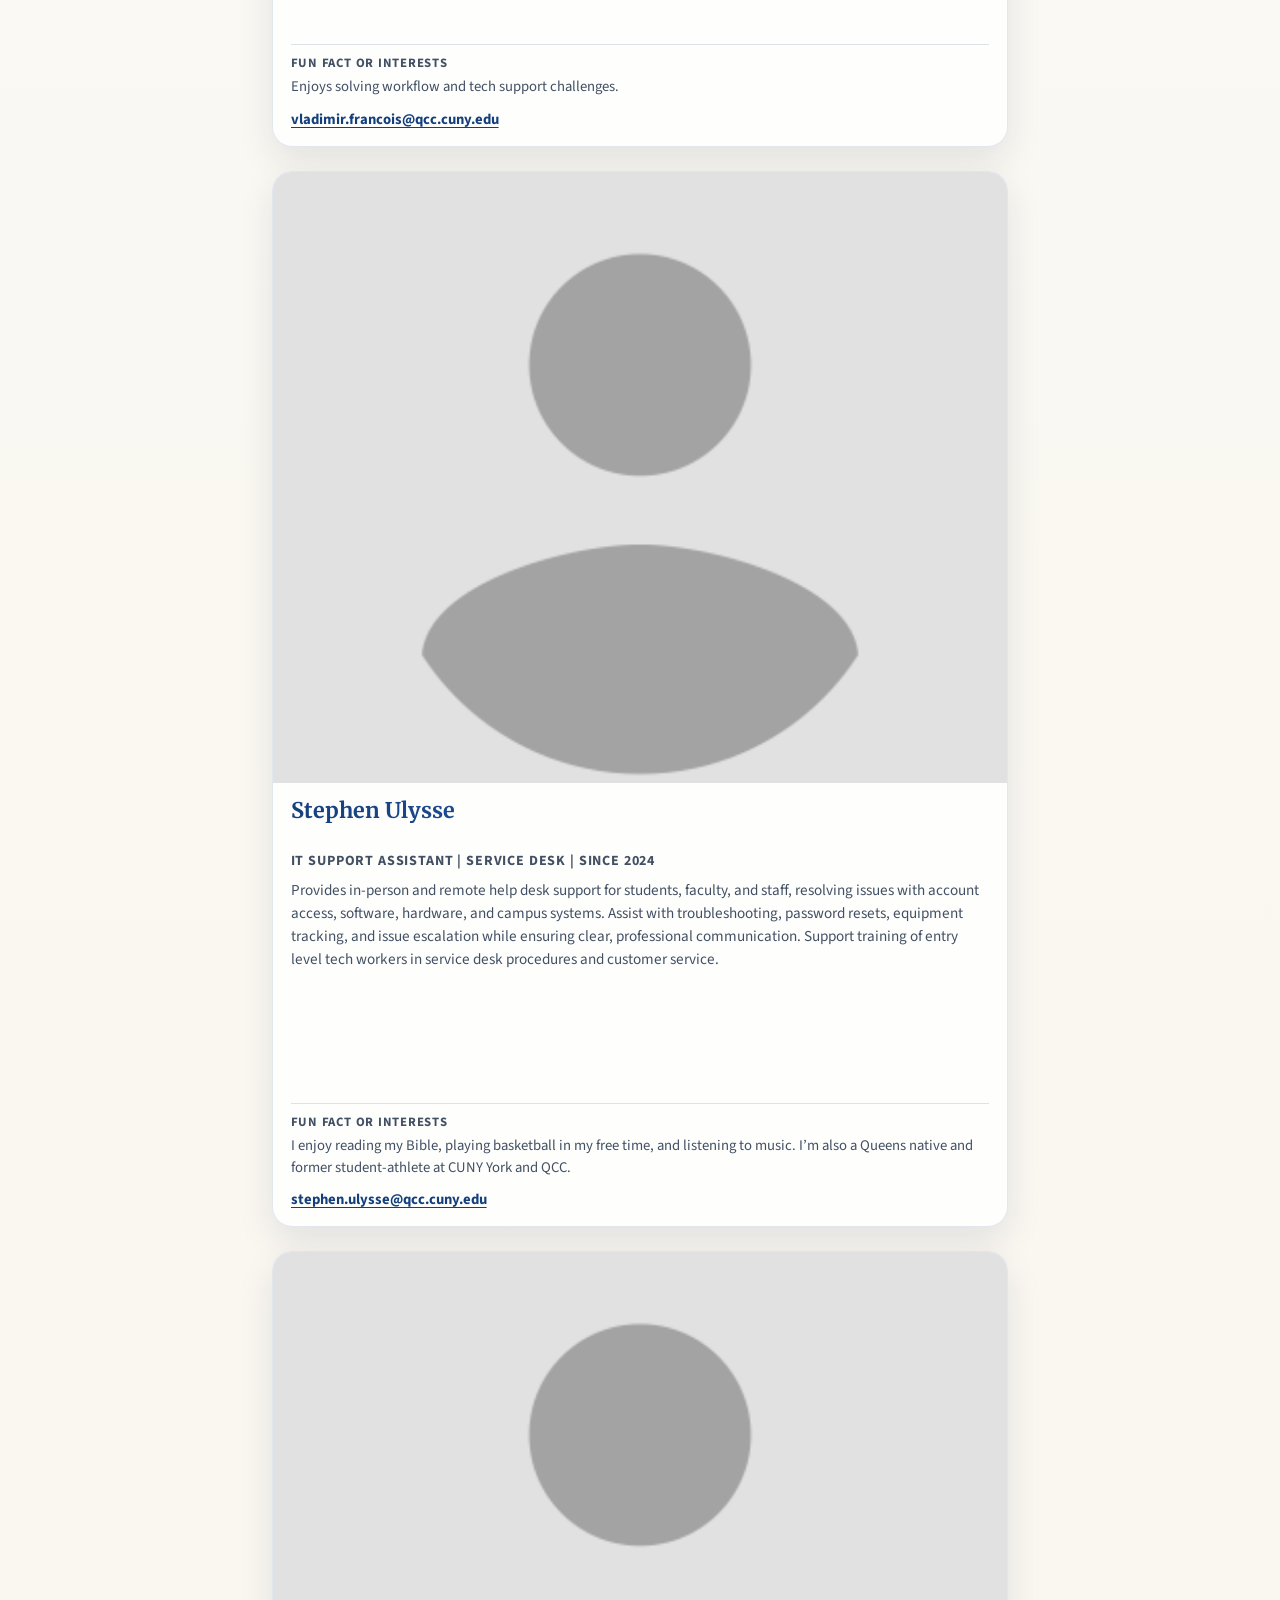
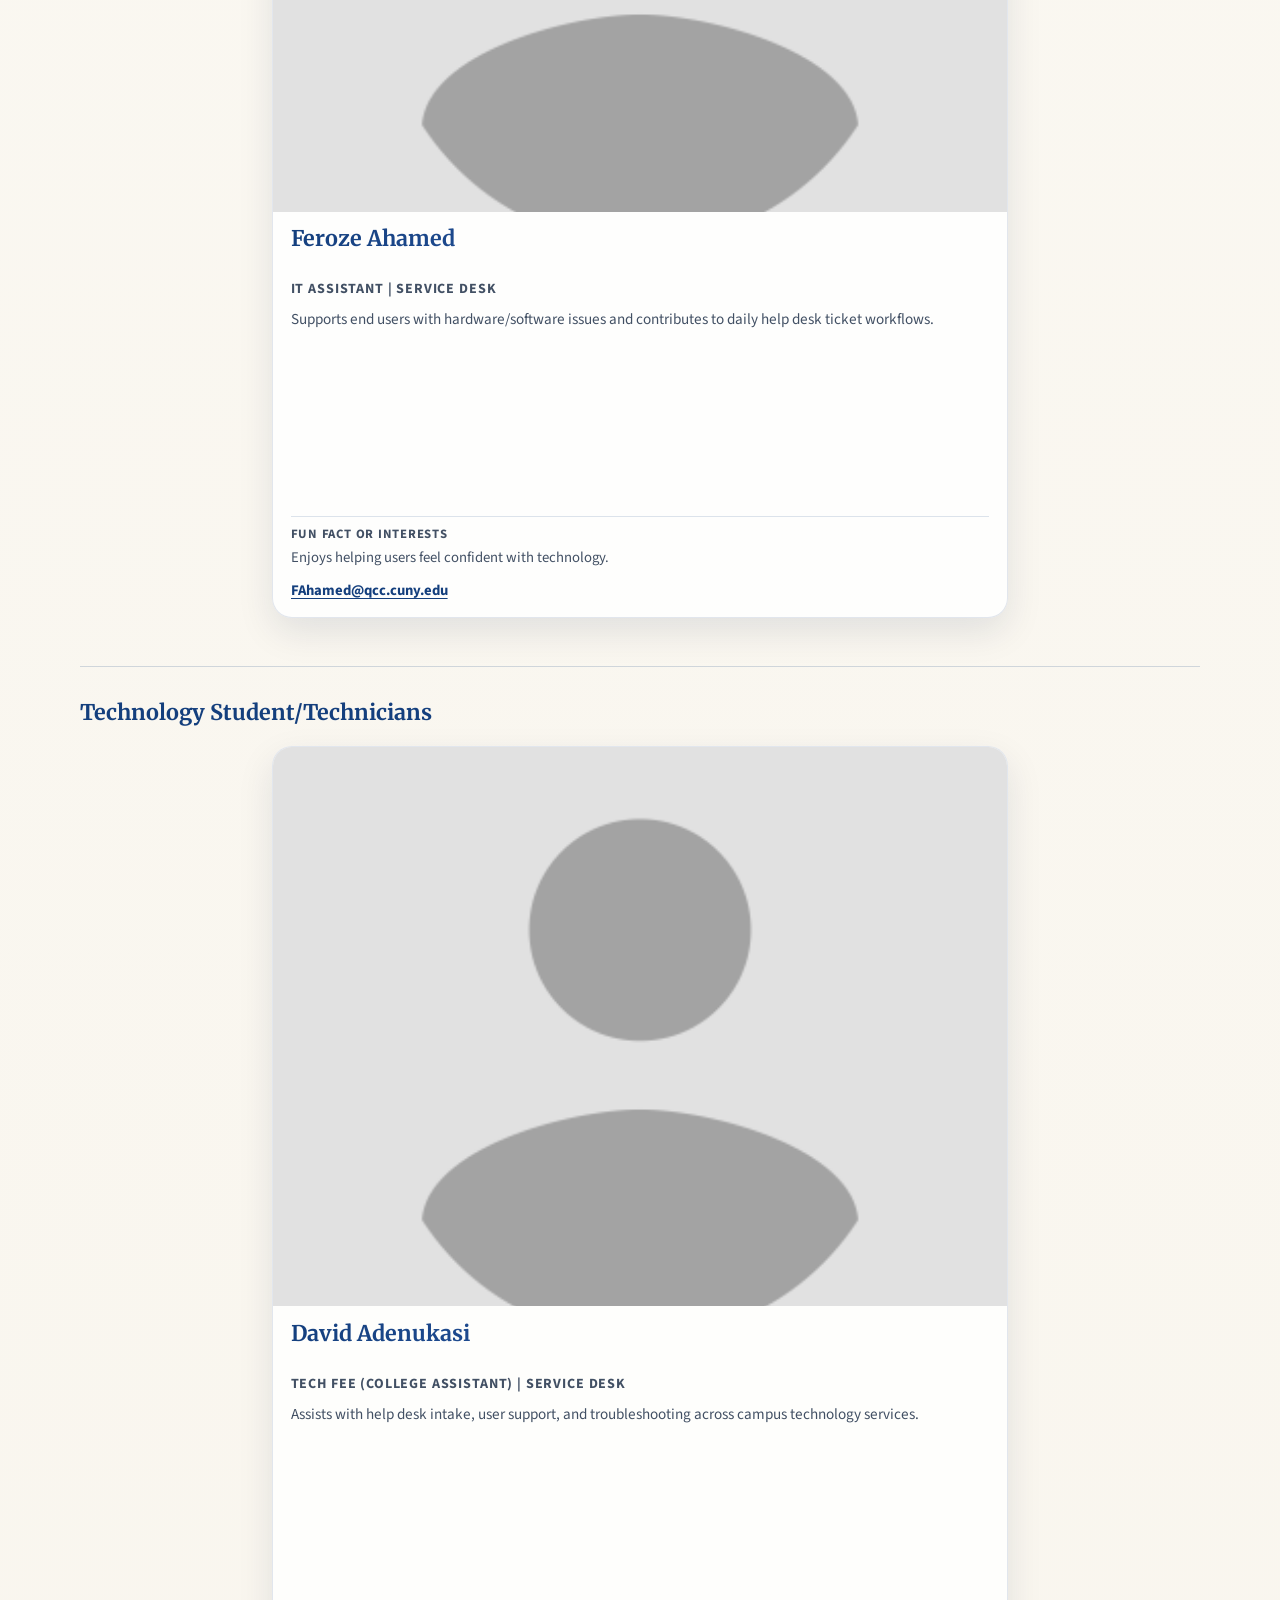
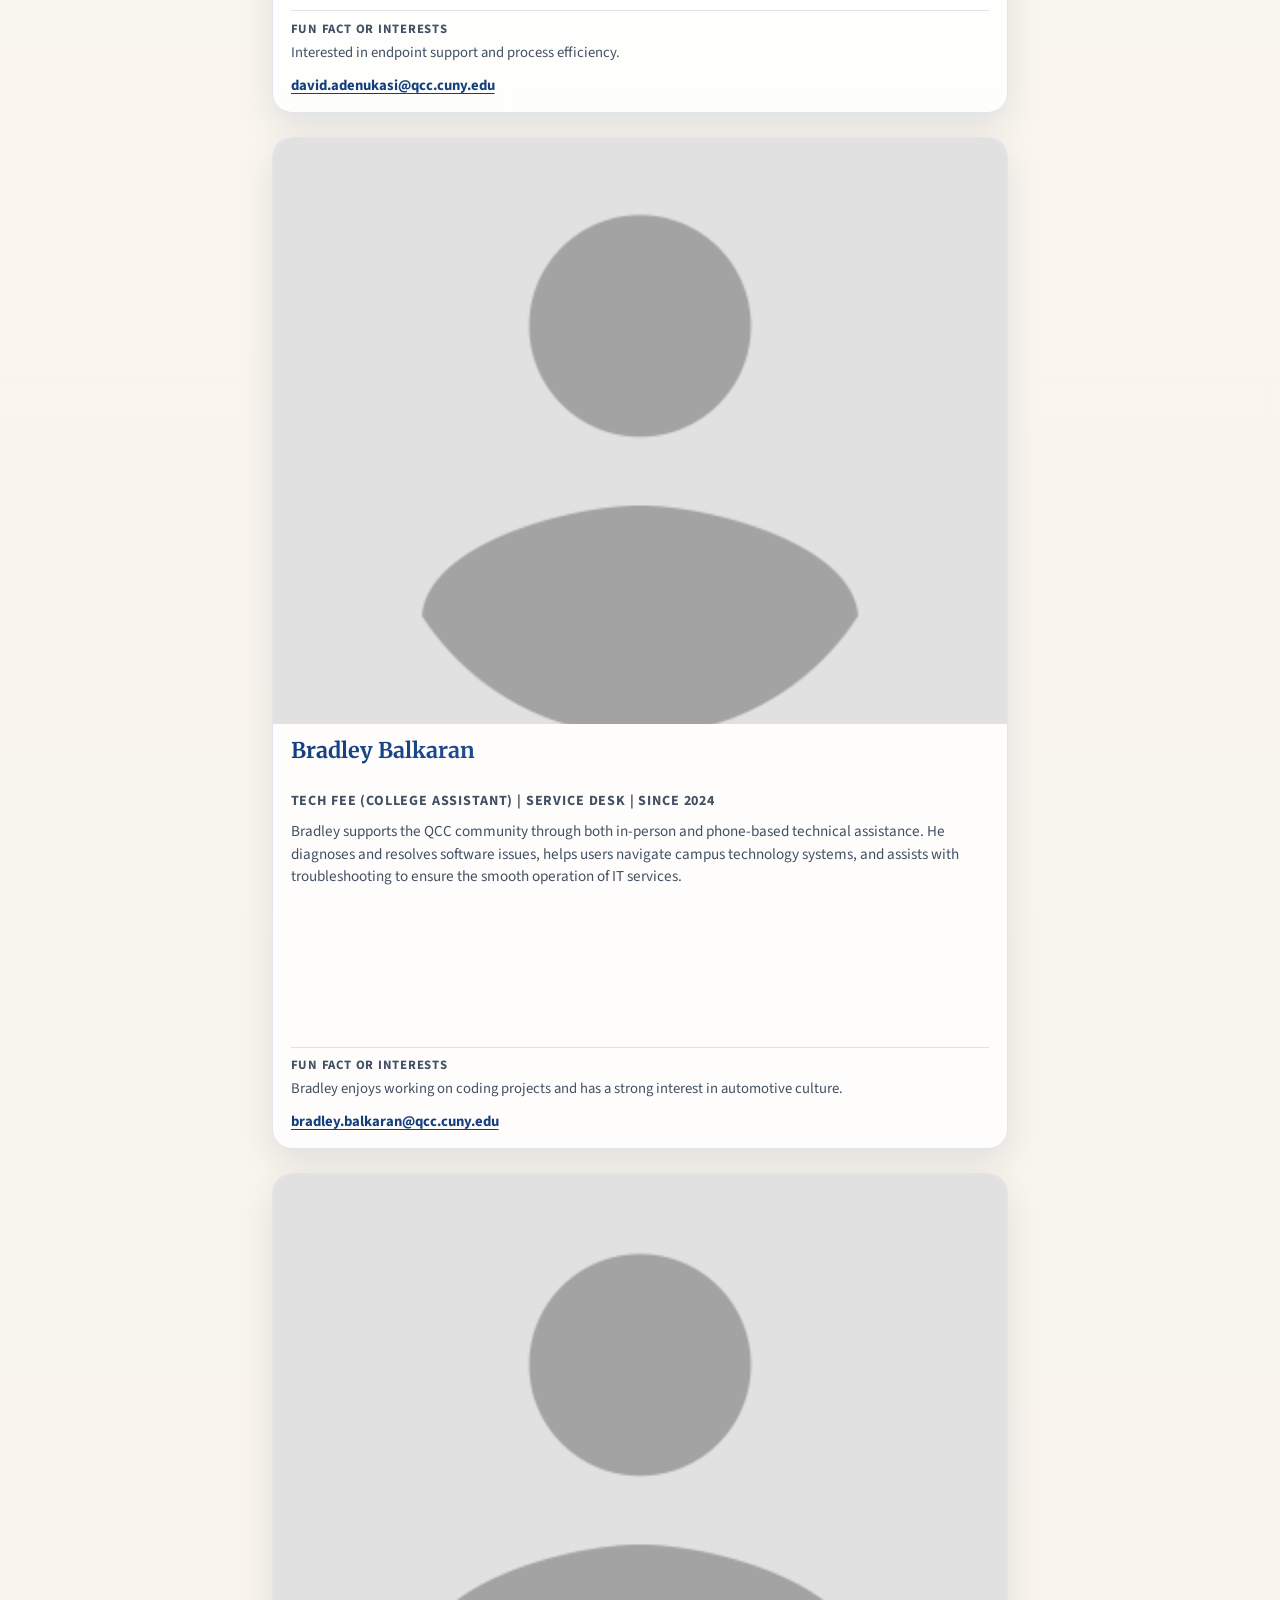
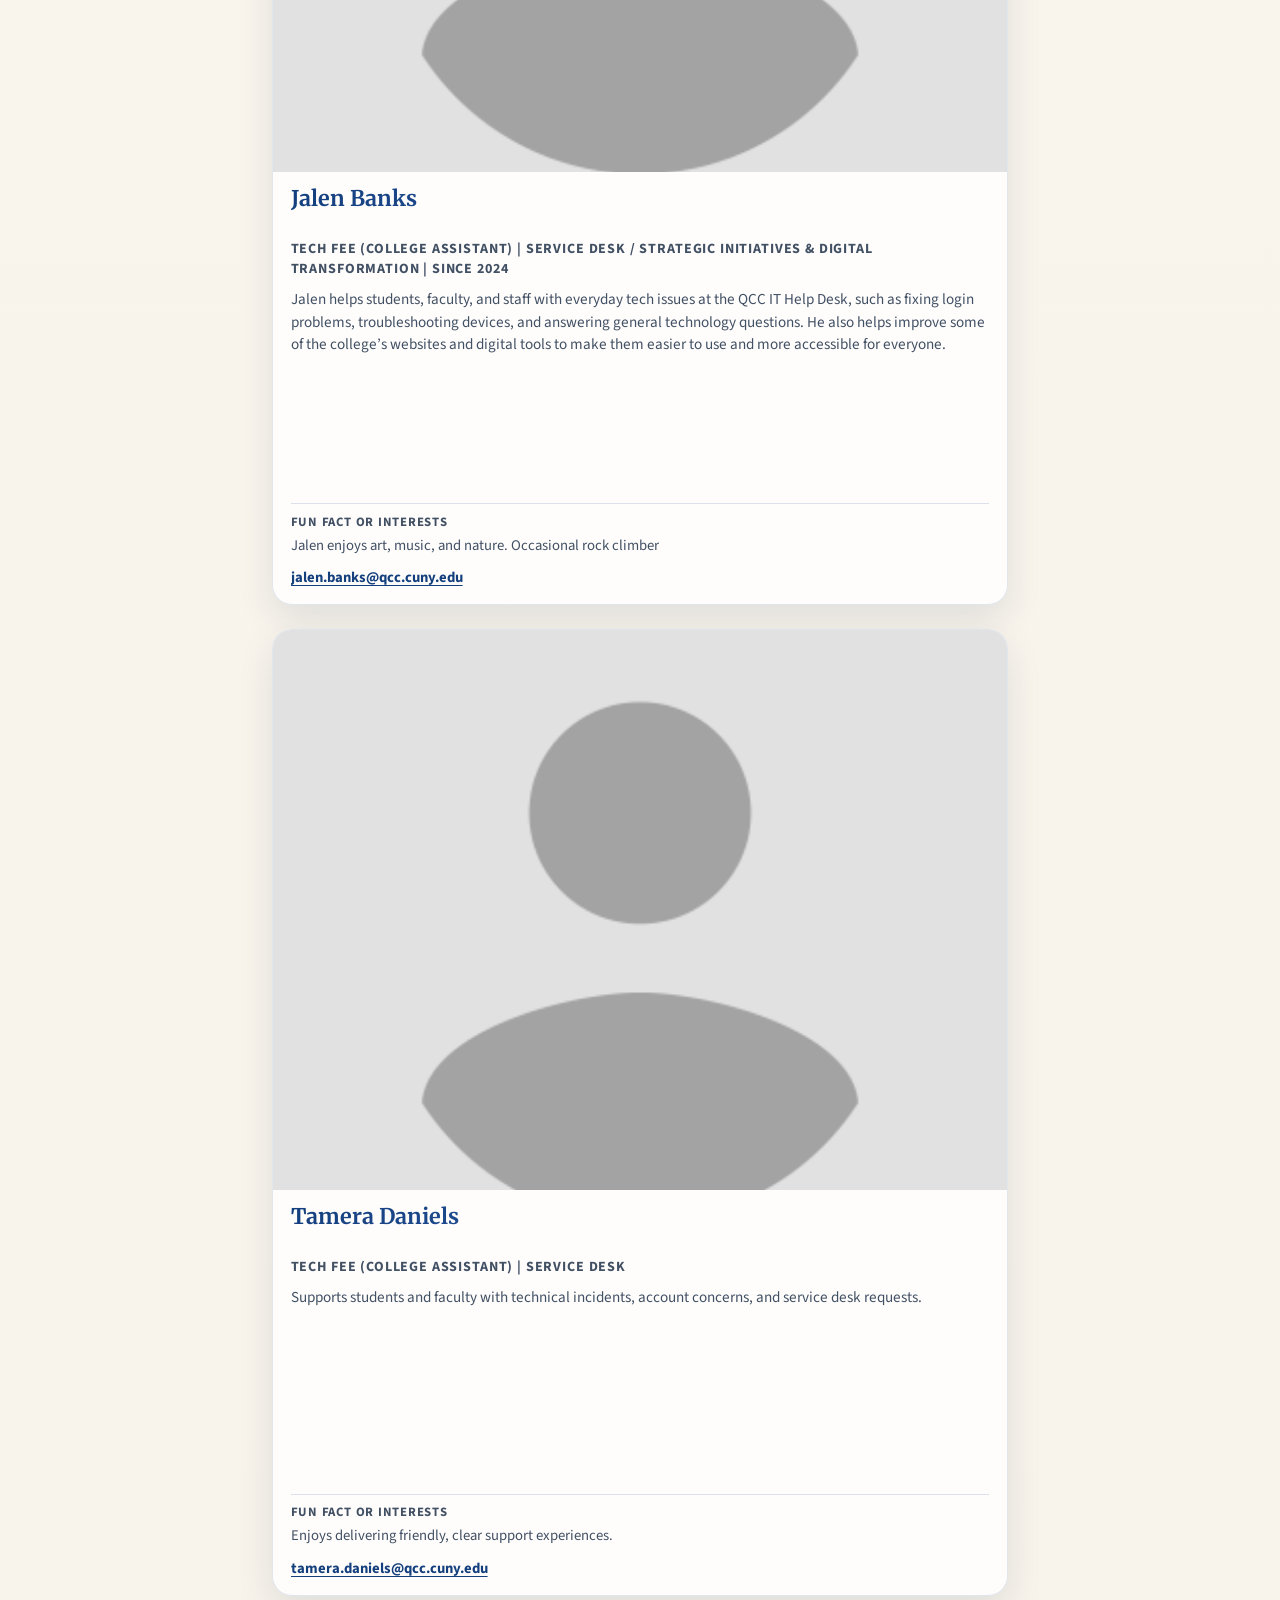
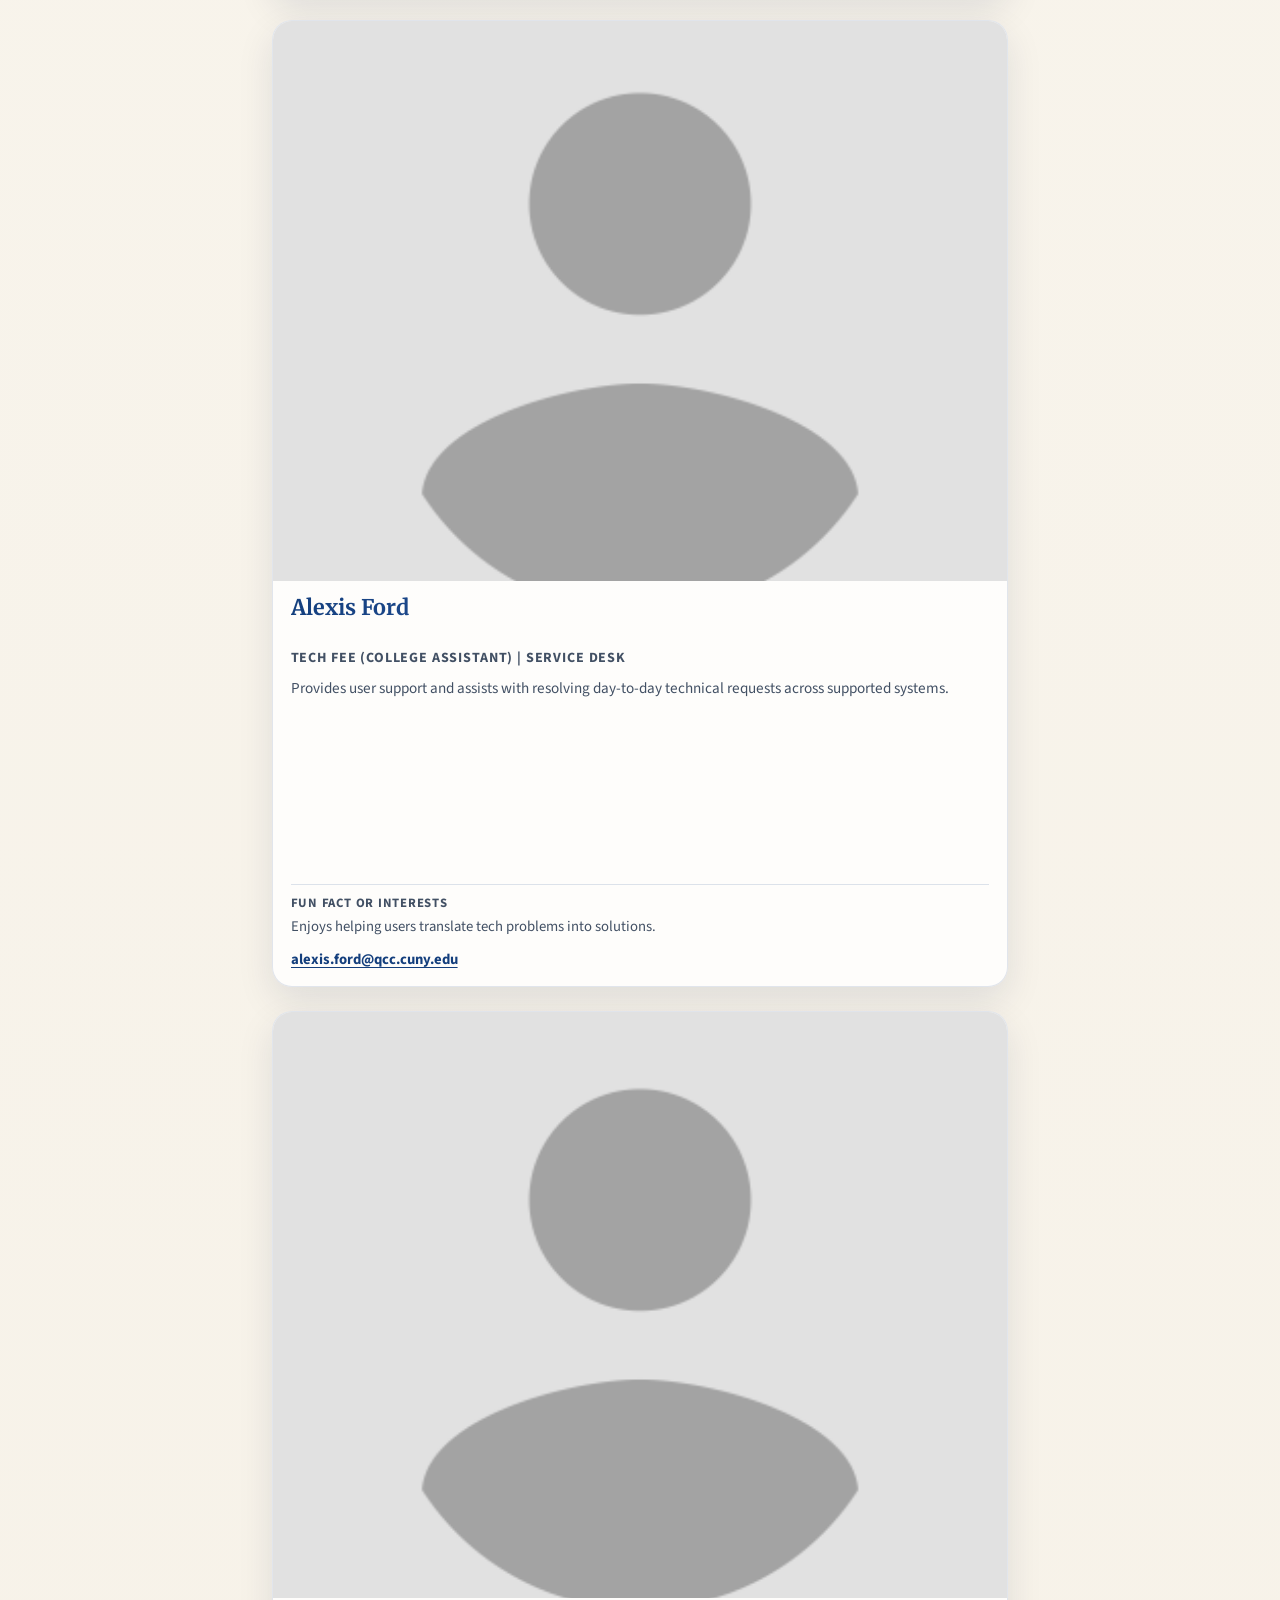
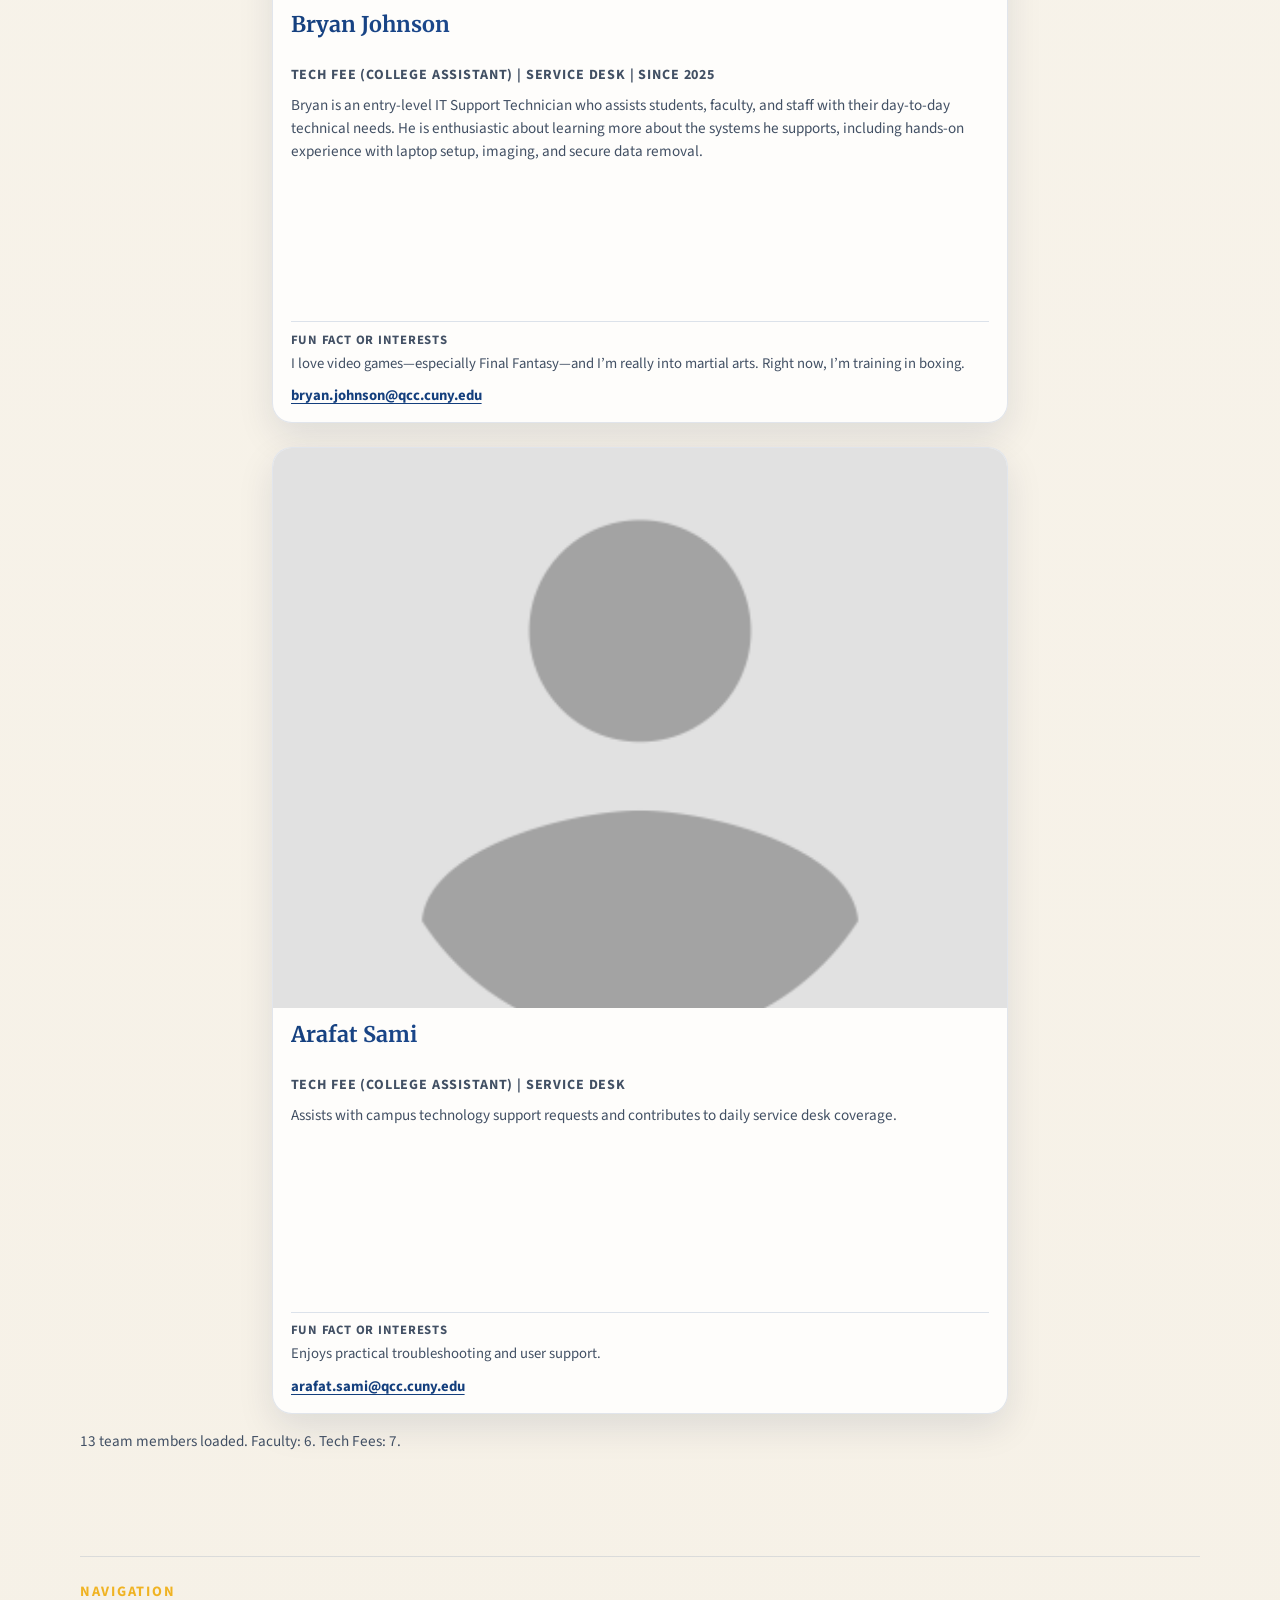
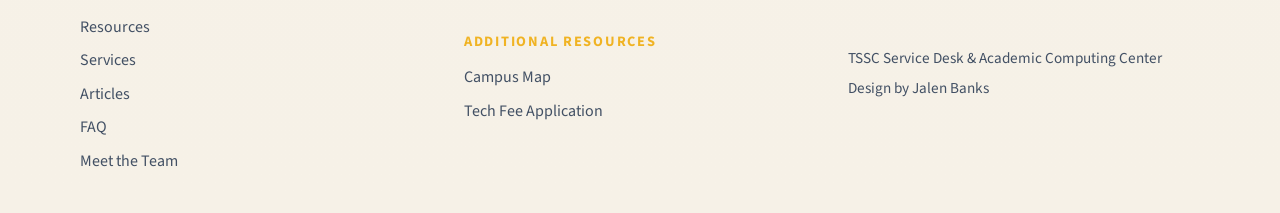
==== commit a241ffd0: "blurb sizing" ====
--- a/meet-the-team.html
+++ b/meet-the-team.html
@@ -55,7 +55,6 @@
           <a href="index.html#faq">FAQ</a>
           <a href="https://www.qcc.cuny.edu/map/index.html#/" target="_blank" rel="noreferrer noopener">Campus Map</a>
           <a href="meet-the-team.html" aria-current="page">Meet the Team</a>
-          <a href="tech-fee-application.html">Tech Fee Application</a>
         </nav>
 
         <a class="header-cta" href="index.html#contact">Get Support</a>
--- a/css/styles.css
+++ b/css/styles.css
@@ -606,7 +606,7 @@
   color: rgba(255, 255, 255, 0.94);
 }
 
-<script type="application/javascript" src="https://qcc.dev.cloud.processmaker.net/webentry/596/node_17/embed" async></script>.site-footer {
+.site-footer {
   padding: 1.5rem 0 2.5rem;
   color: var(--ink-700);
 }
--- a/css/meet-the-team.css
+++ b/css/meet-the-team.css
@@ -301,8 +301,8 @@
   gap: 0;
   padding: 0;
   width: 100%;
-  min-height: 40rem;
-  height: 40rem;
+  min-height: 43rem;
+  height: auto;
   overflow: hidden;
   border-radius: var(--radius-md);
   background: rgba(255, 255, 255, 0.82);
@@ -388,8 +388,8 @@
   color: var(--ink-700);
   overflow: hidden;
   display: -webkit-box;
-  line-clamp: 3;
-  -webkit-line-clamp: 3;
+  line-clamp: 6;
+  -webkit-line-clamp: 6;
   -webkit-box-orient: vertical;
 }
 
@@ -415,8 +415,8 @@
   color: var(--ink-700);
   overflow: hidden;
   display: -webkit-box;
-  line-clamp: 2;
-  -webkit-line-clamp: 2;
+  line-clamp: 3;
+  -webkit-line-clamp: 3;
   -webkit-box-orient: vertical;
 }
 
@@ -452,8 +452,8 @@
    At < 900 px keep 2 columns but let cards stack vertically if needed. */
 @media (max-width: 900px) {
   .team-card {
-    min-height: 34rem;
-    height: 34rem;
+    min-height: 37rem;
+    height: auto;
   }
 }
 
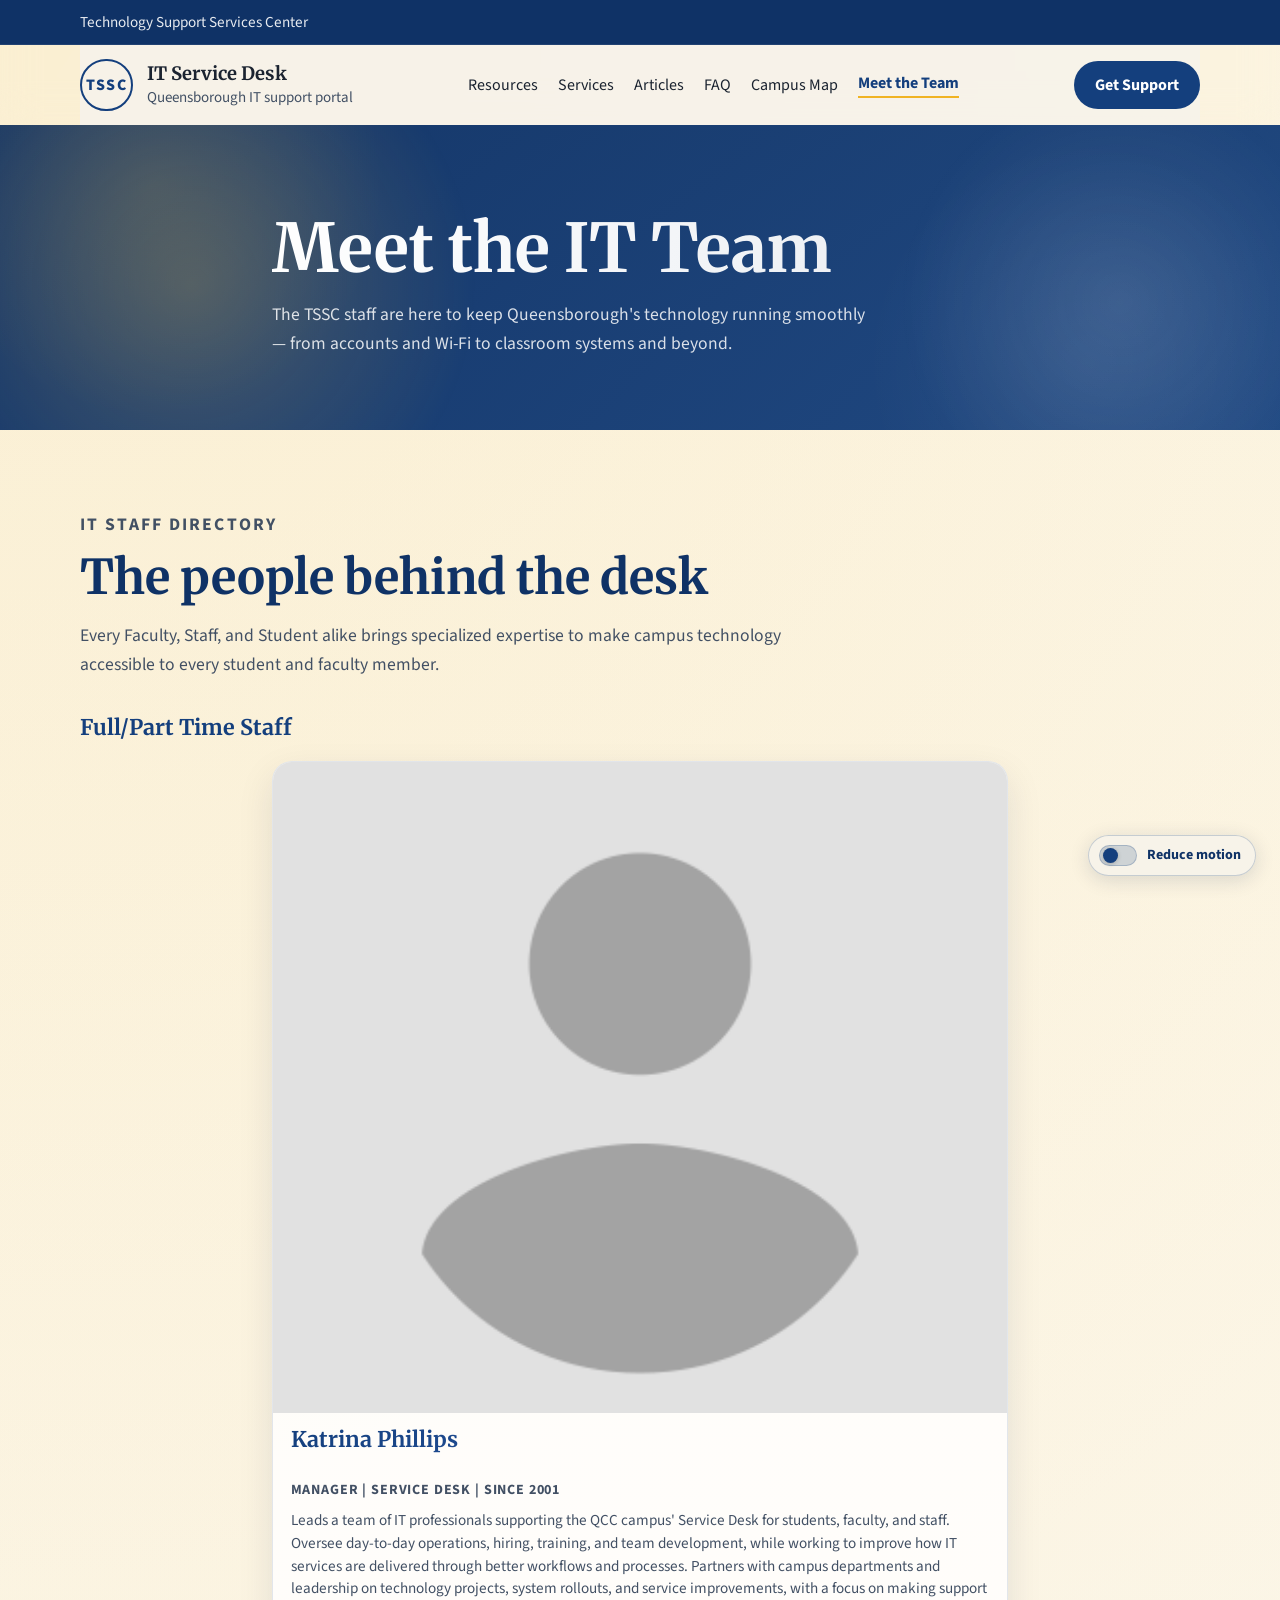
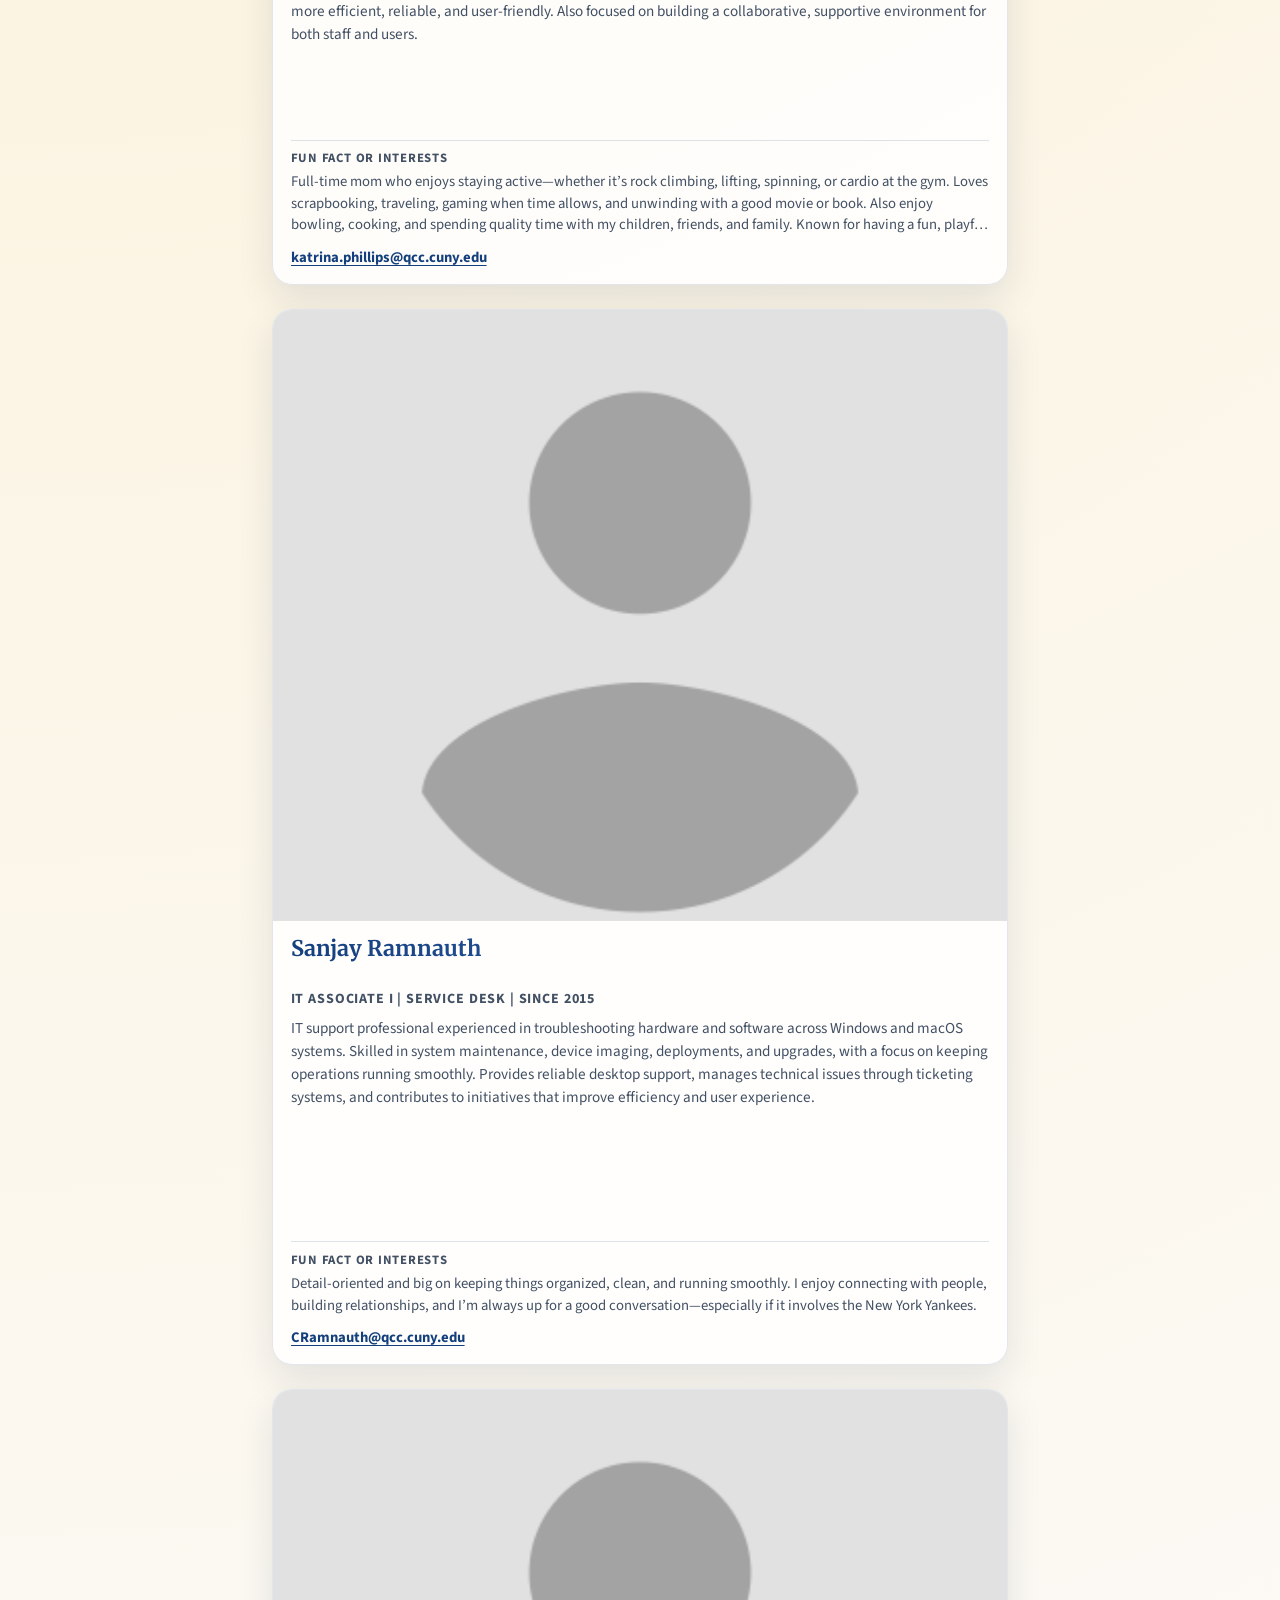
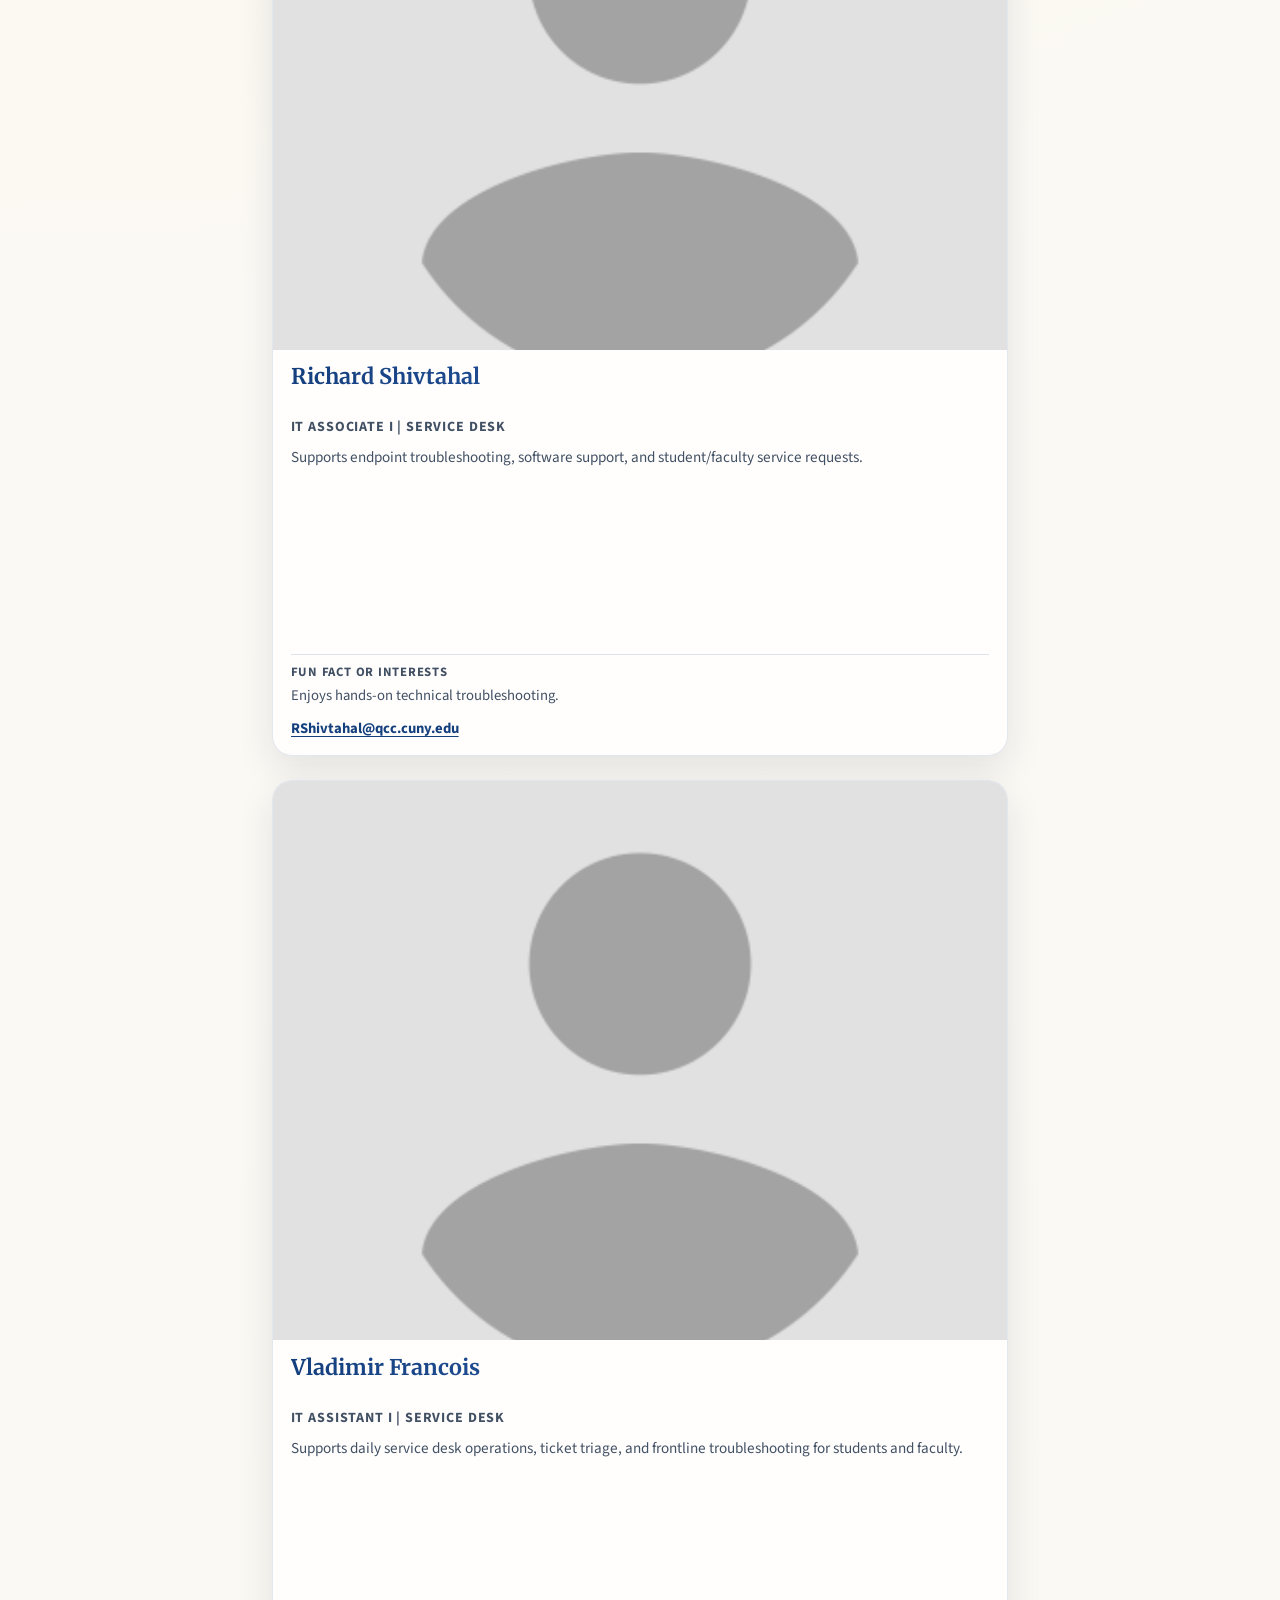
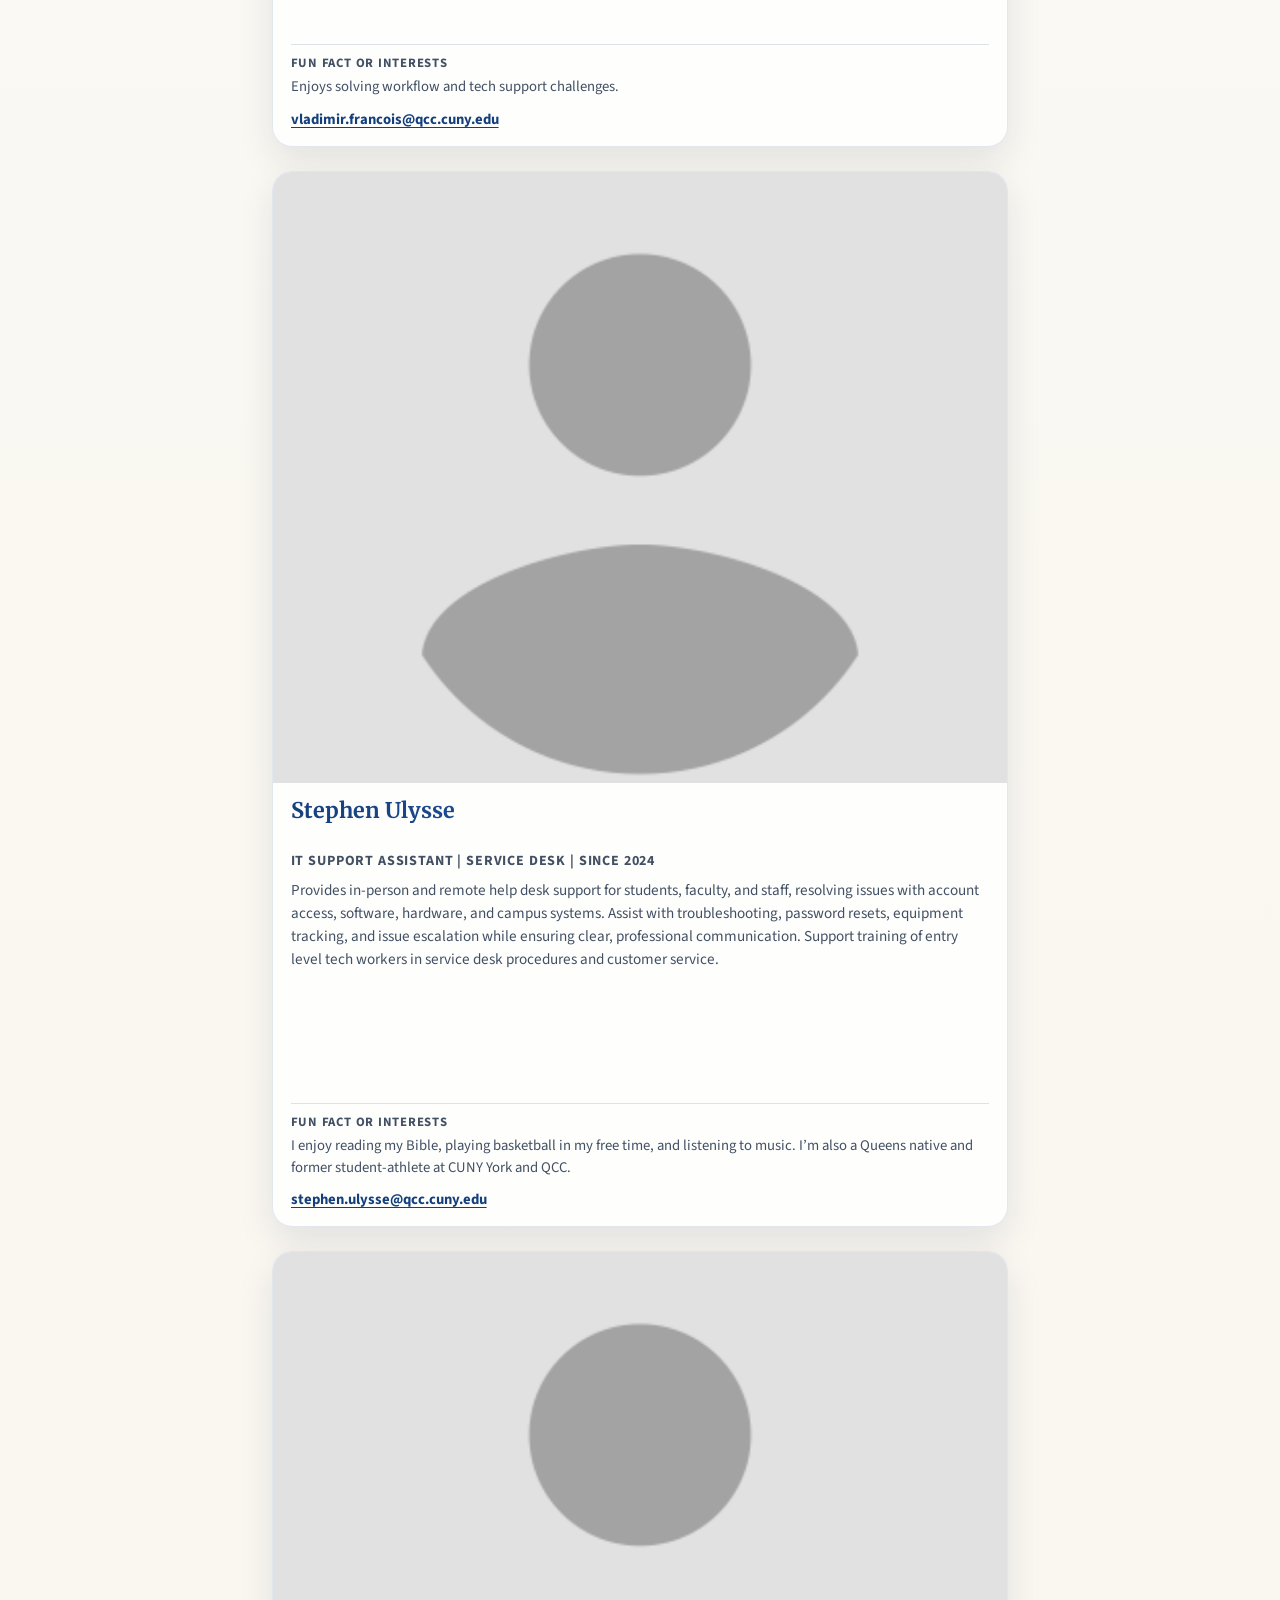
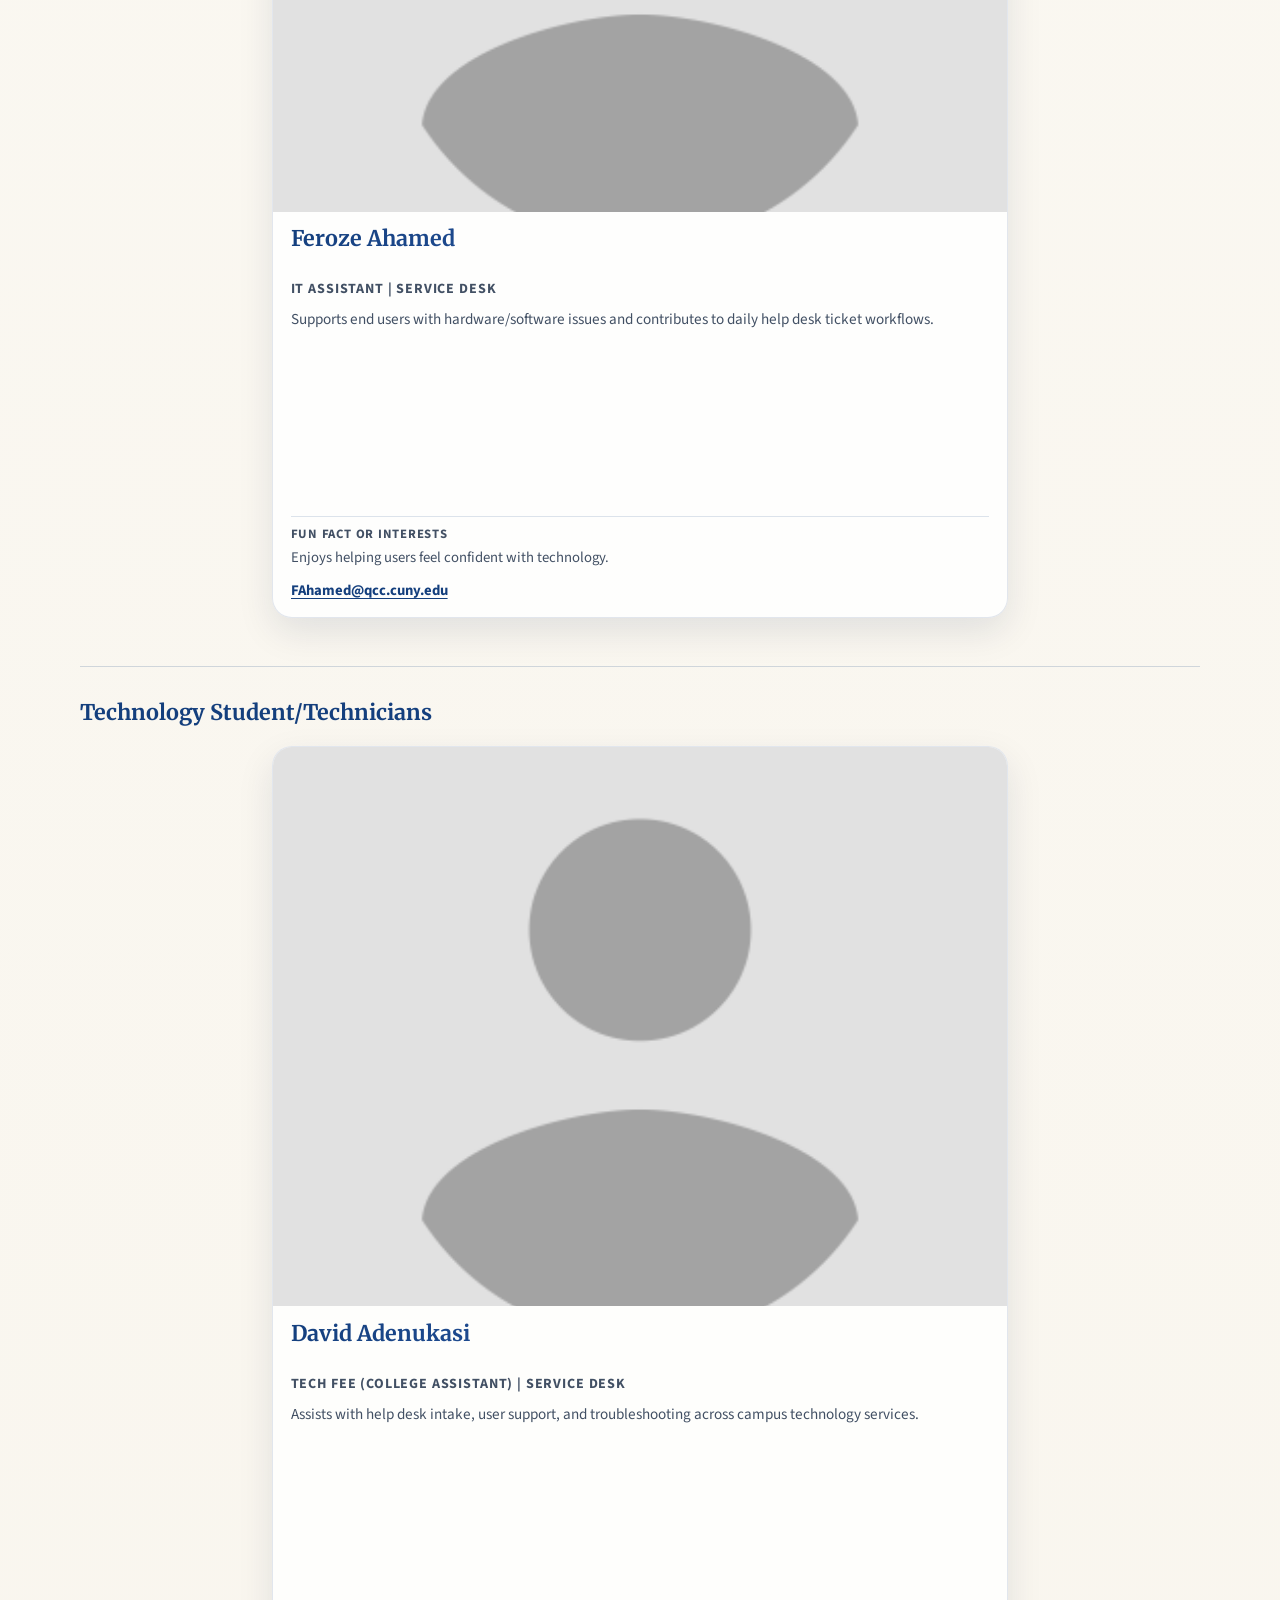
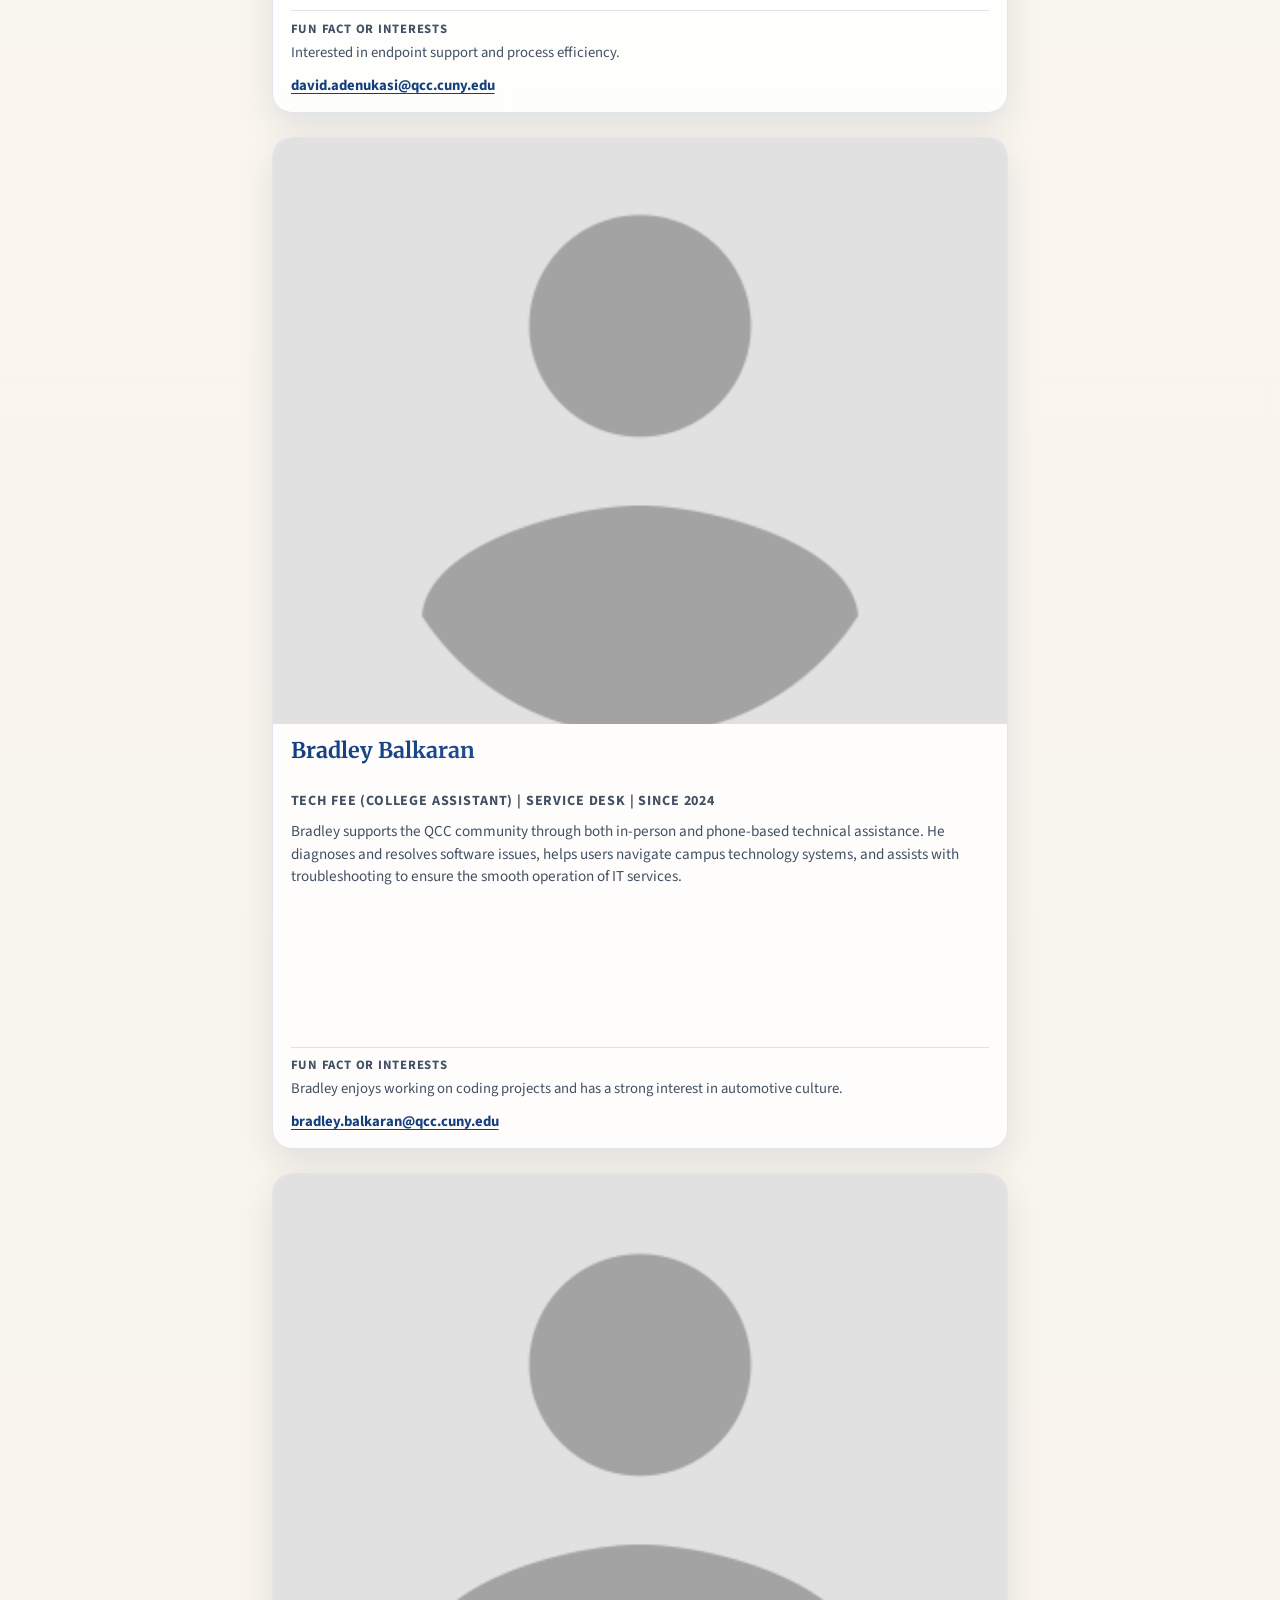
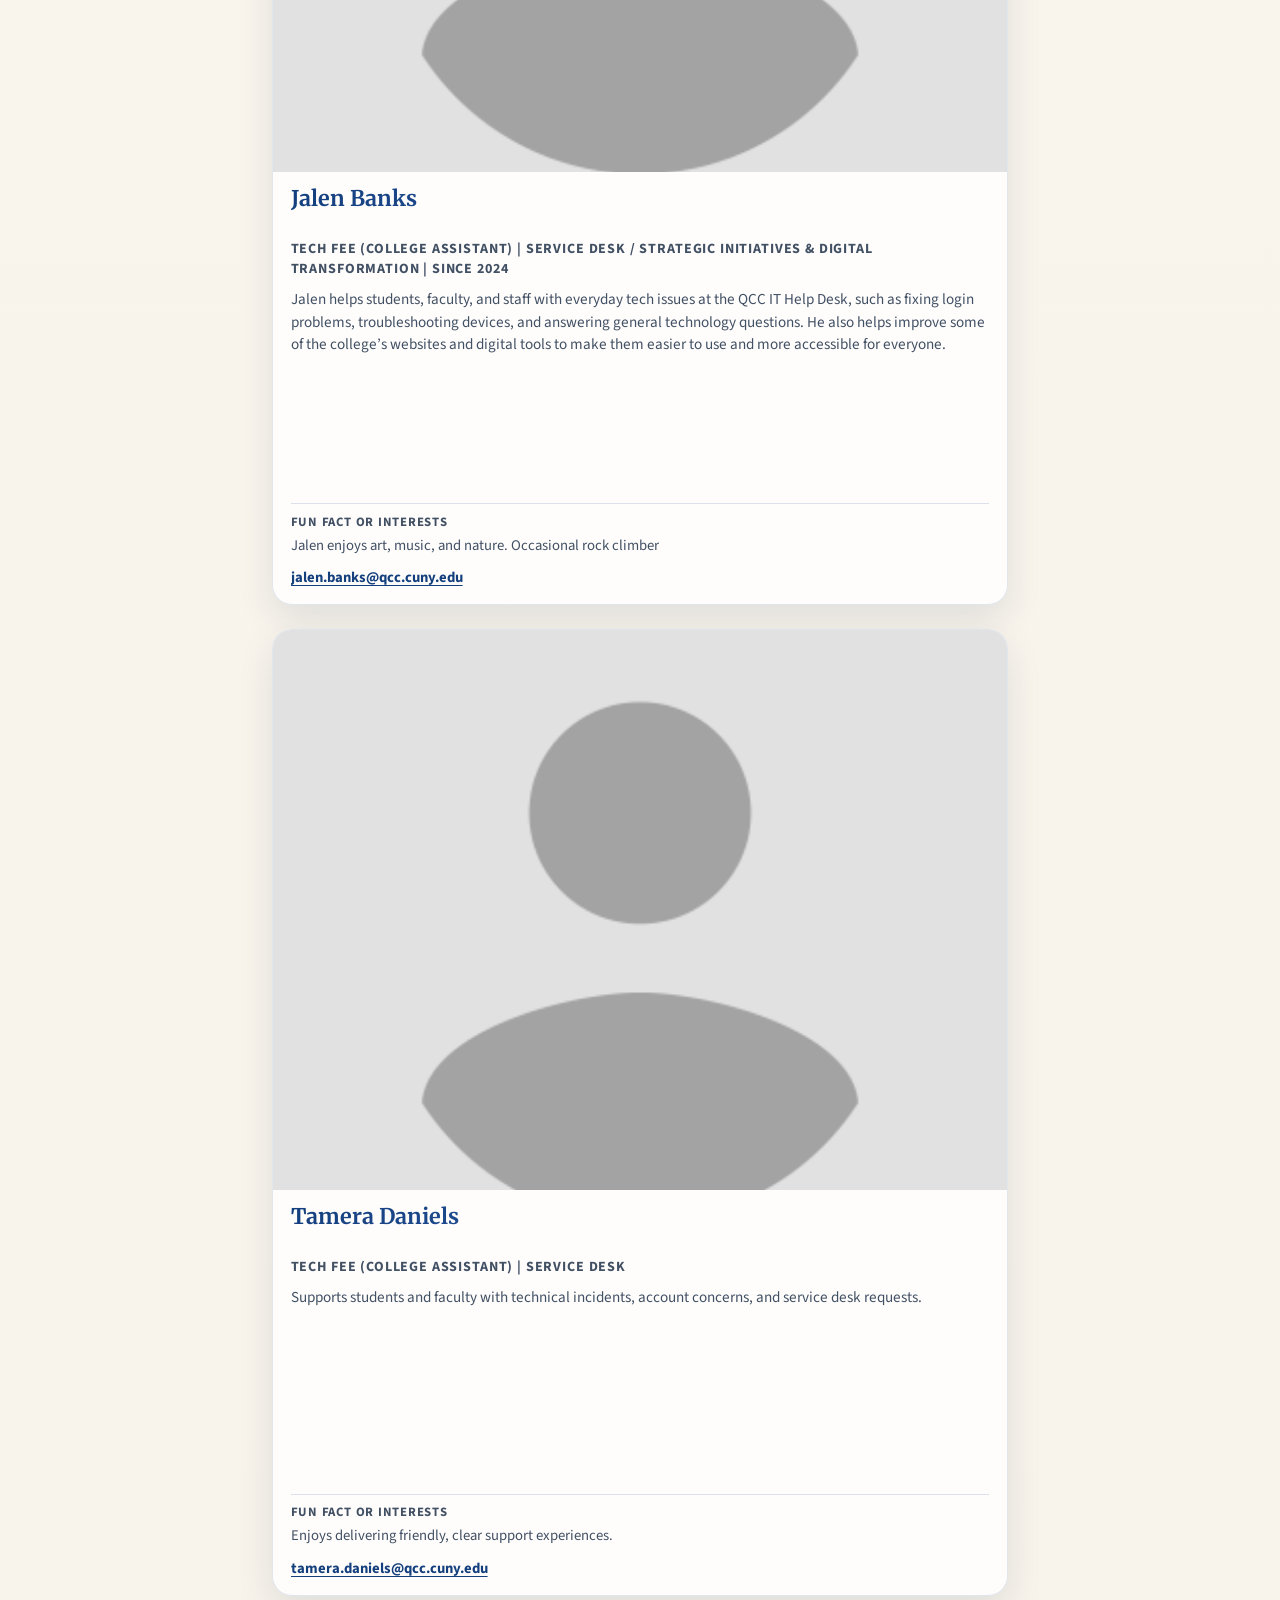
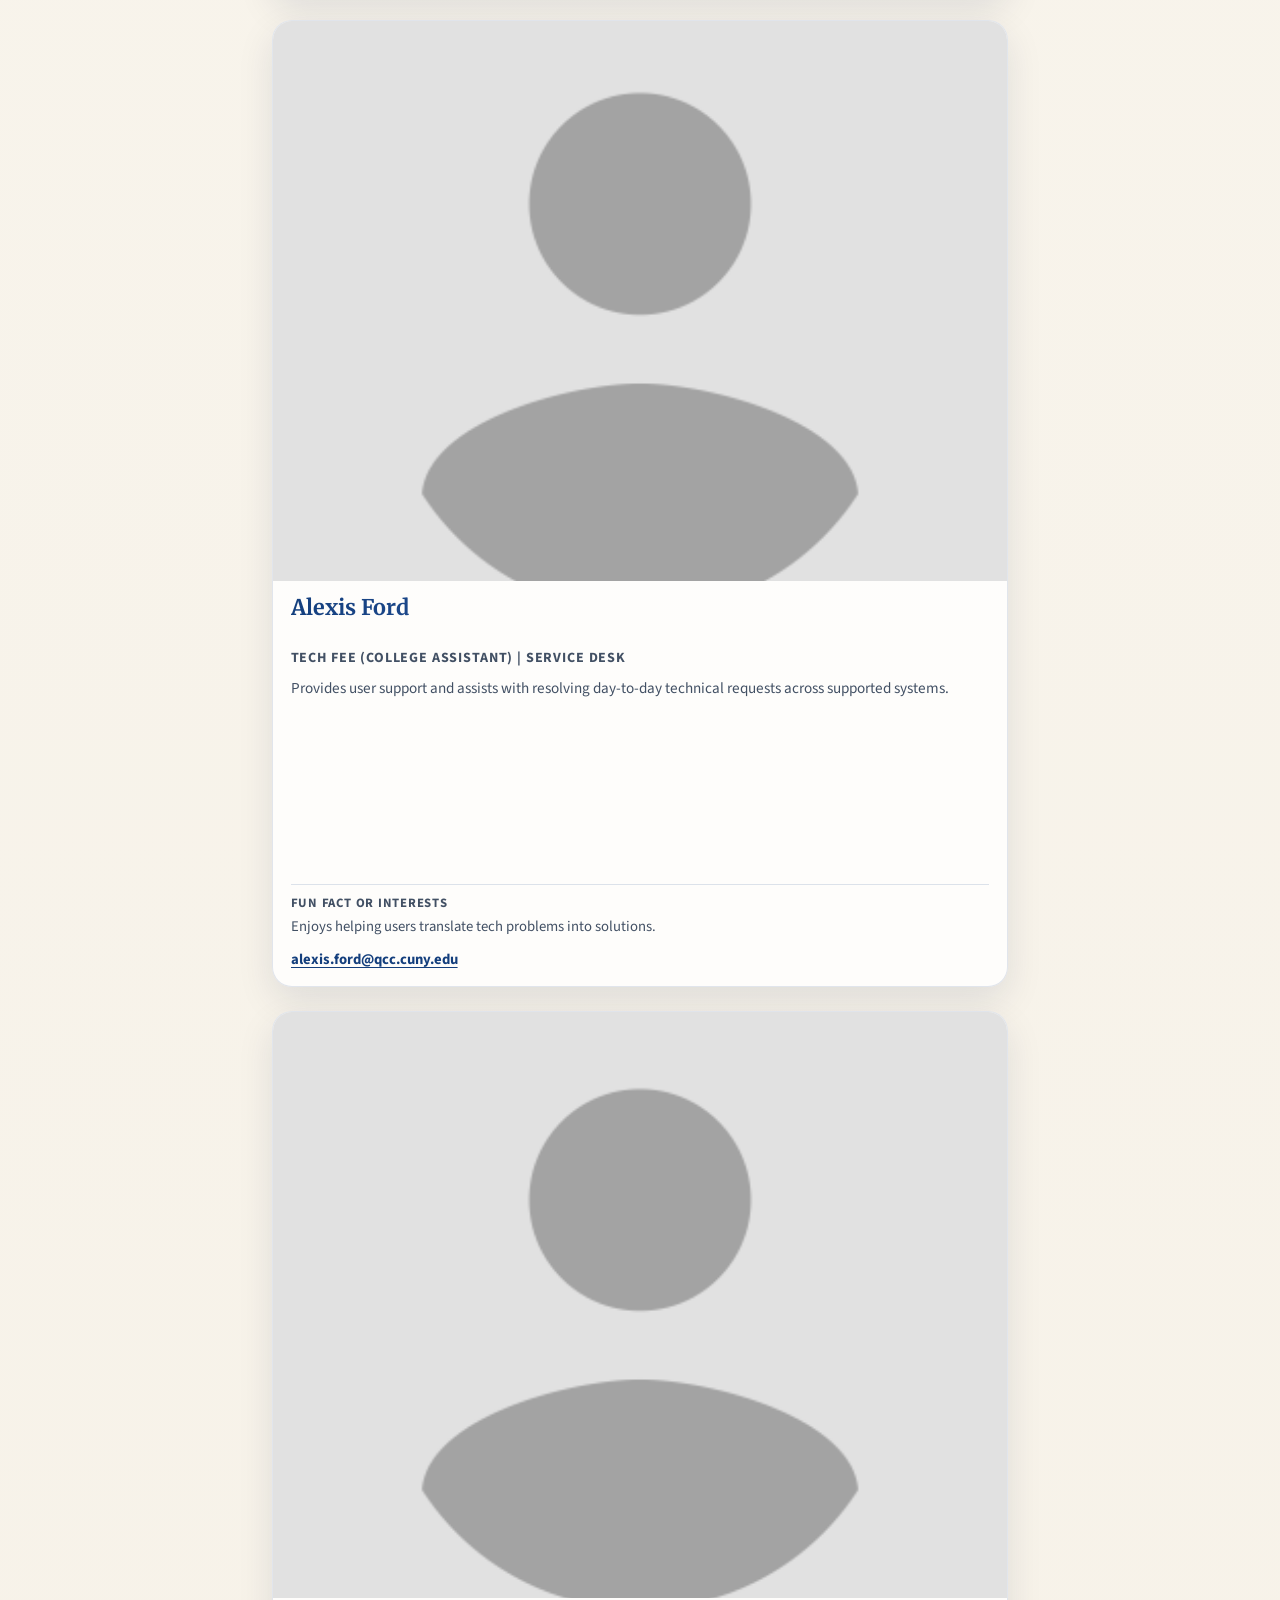
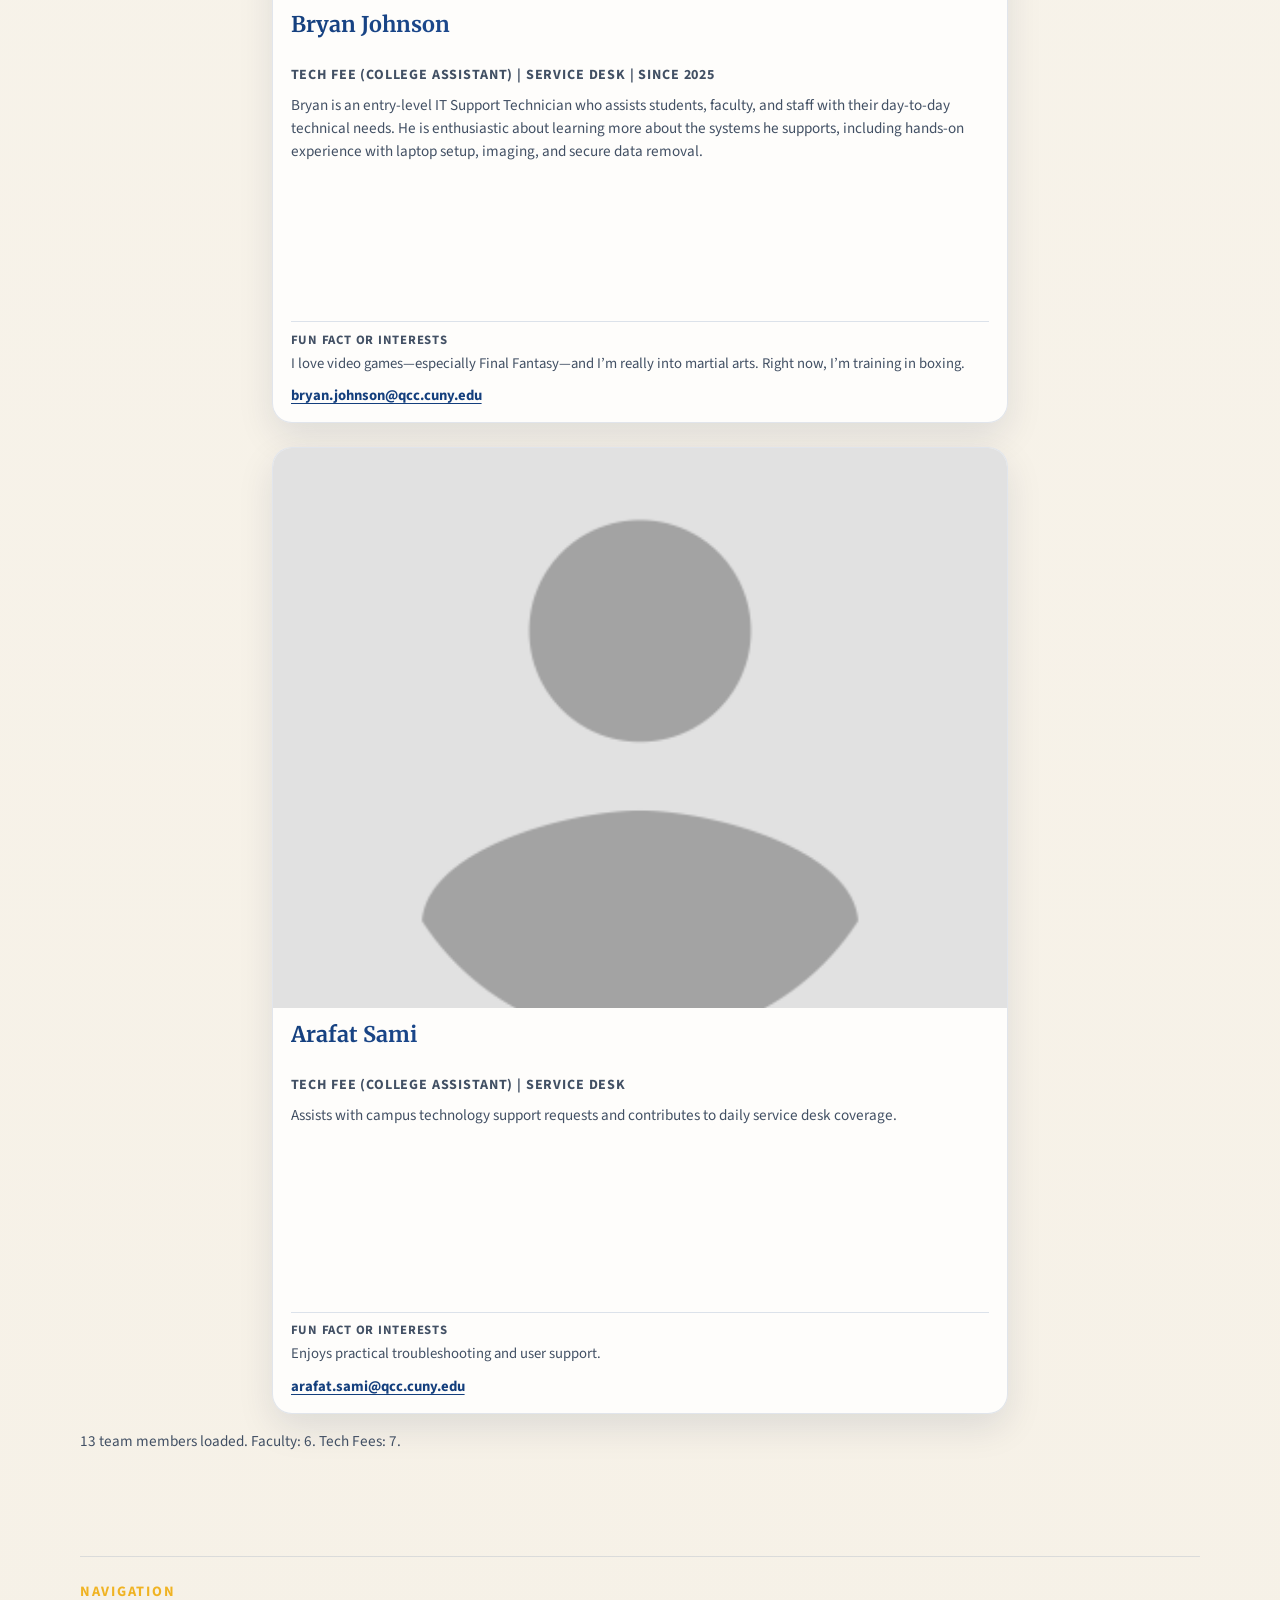
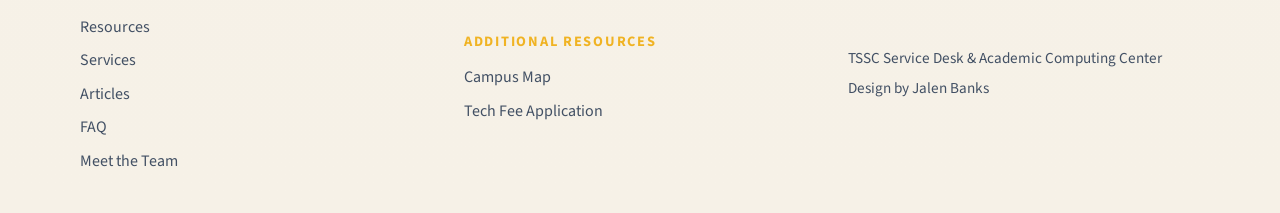
==== commit b9a57eb6: "minor spelling fix in title" ====
--- a/meet-the-team.html
+++ b/meet-the-team.html
@@ -3,7 +3,7 @@
   <head>
     <meta charset="UTF-8" />
     <meta name="viewport" content="width=device-width, initial-scale=1.0" />
-    <title>PThe people behind the desk – TSSC Service Desk</title>
+    <title>Meet The Team – TSSC Service Desk</title>
     <meta
       name="description"
       content="Meet the TSSC IT Service Desk team at Queensborough Community College. Learn about the staff who support campus technology."
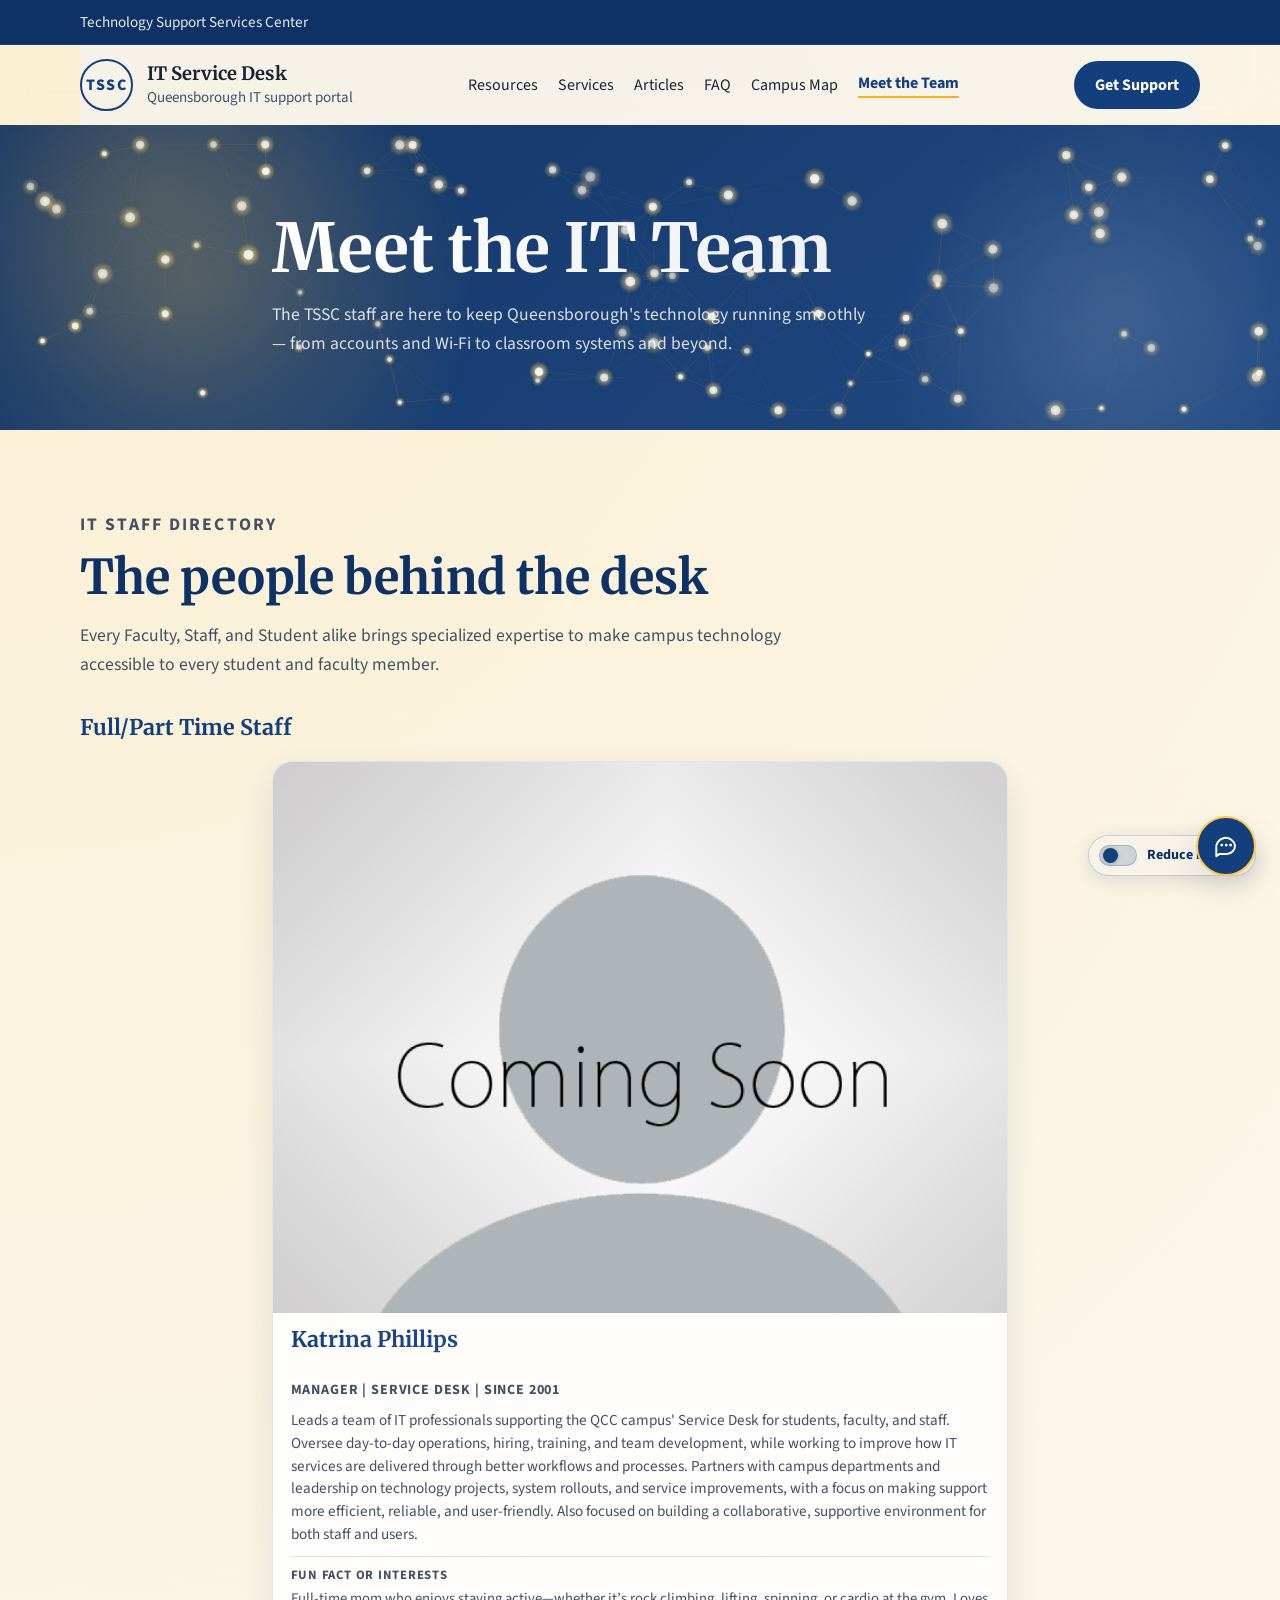
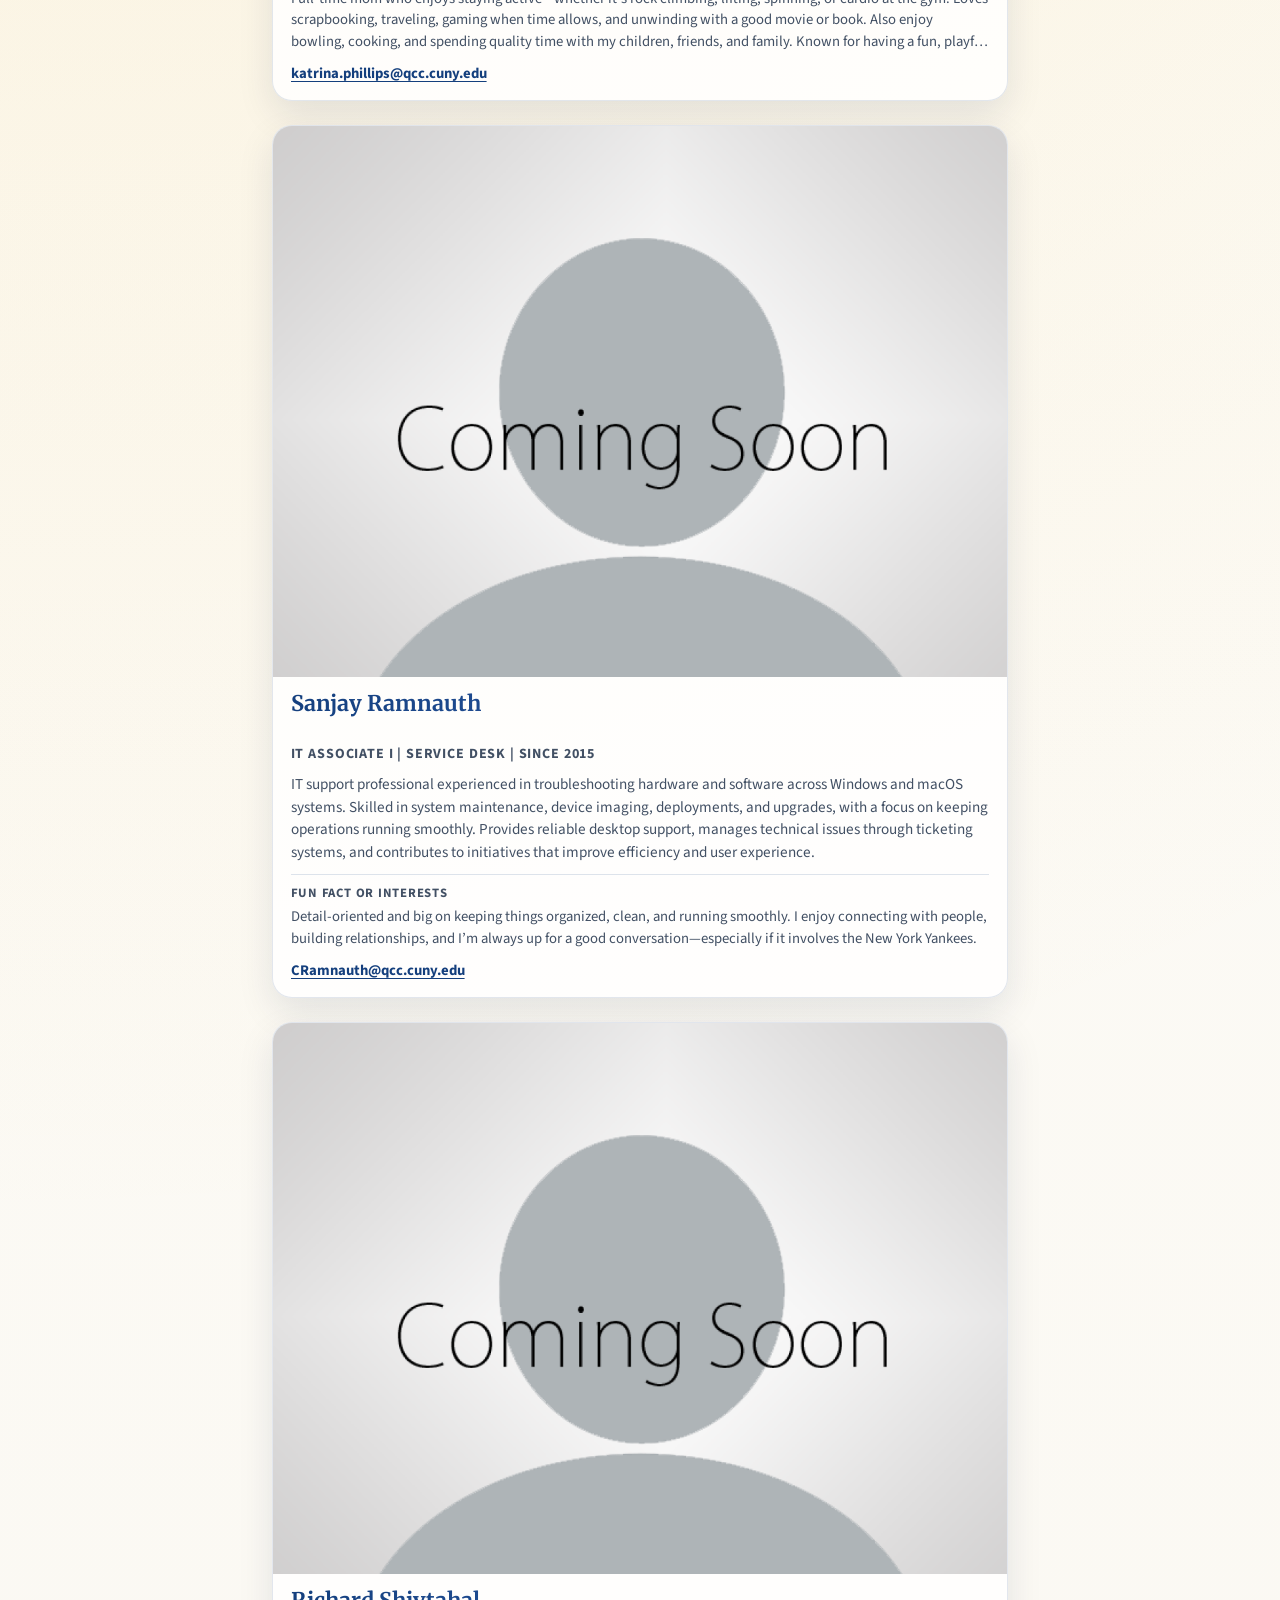
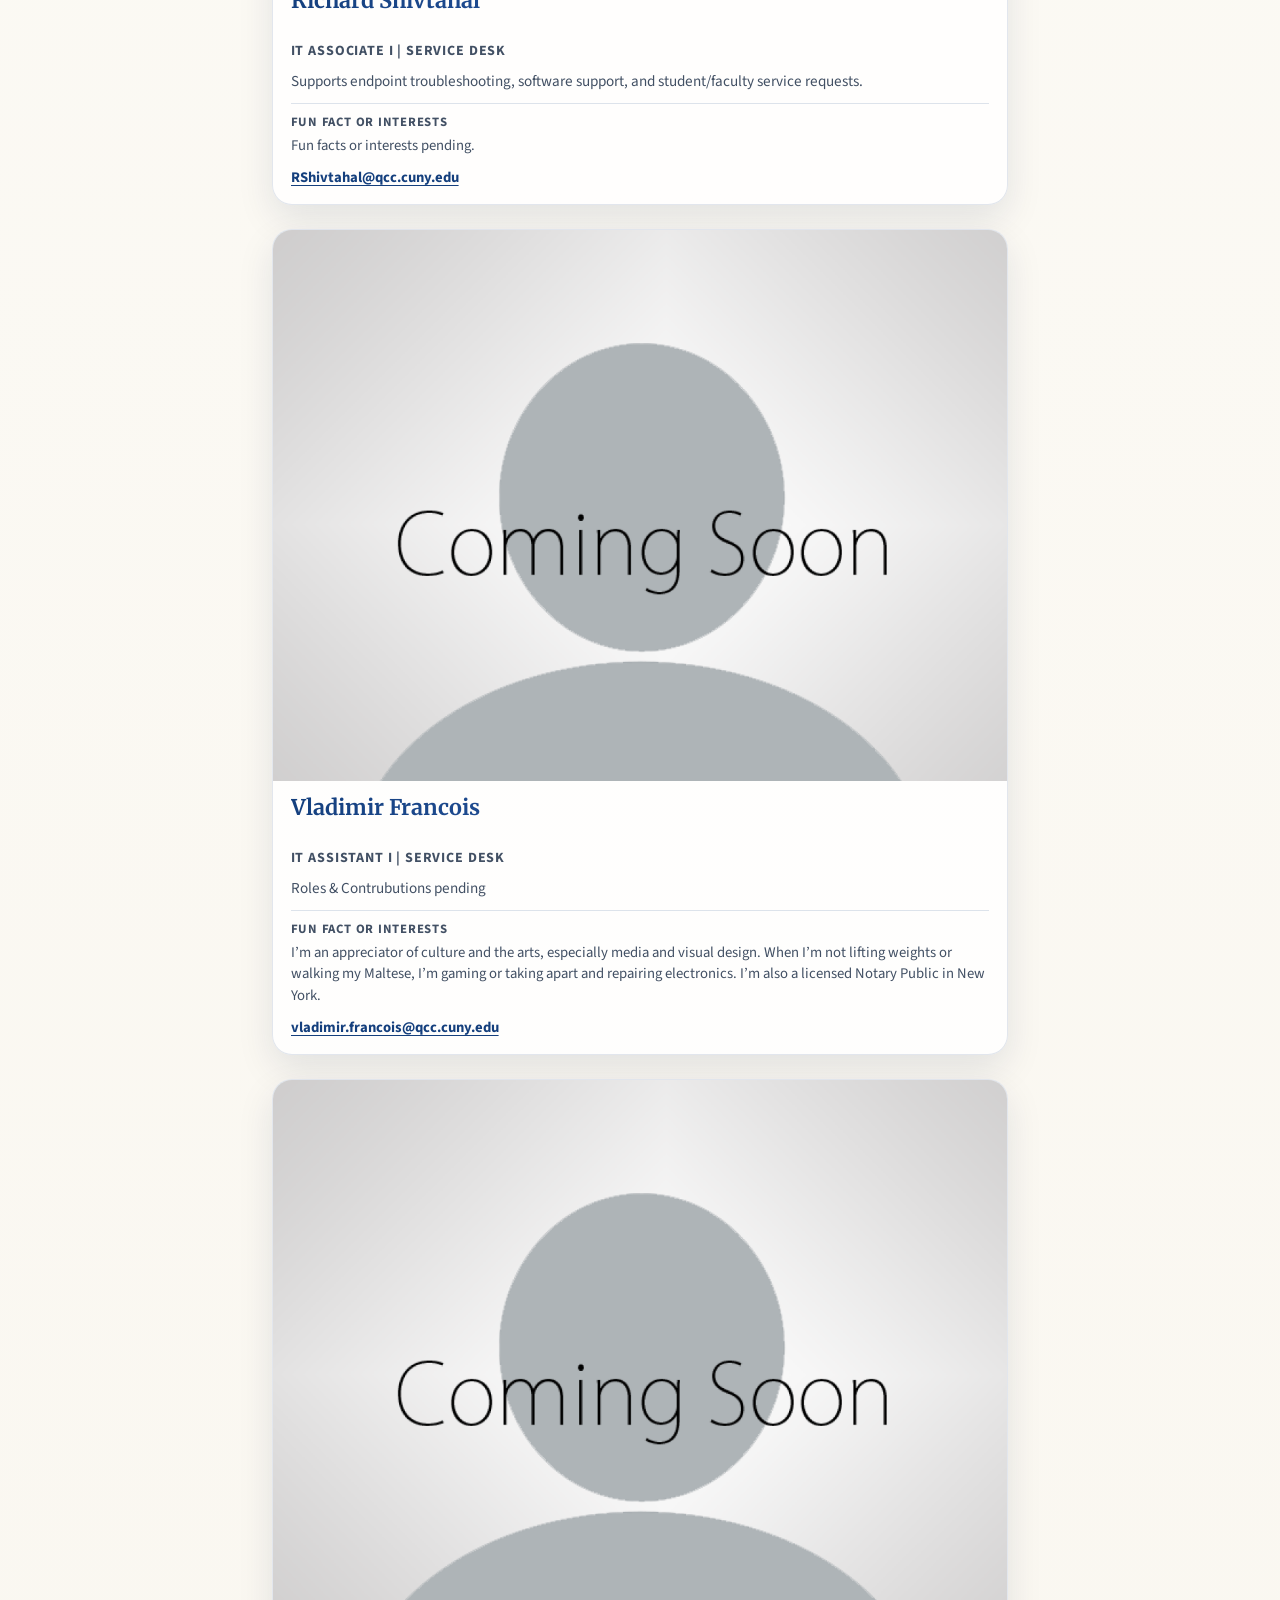
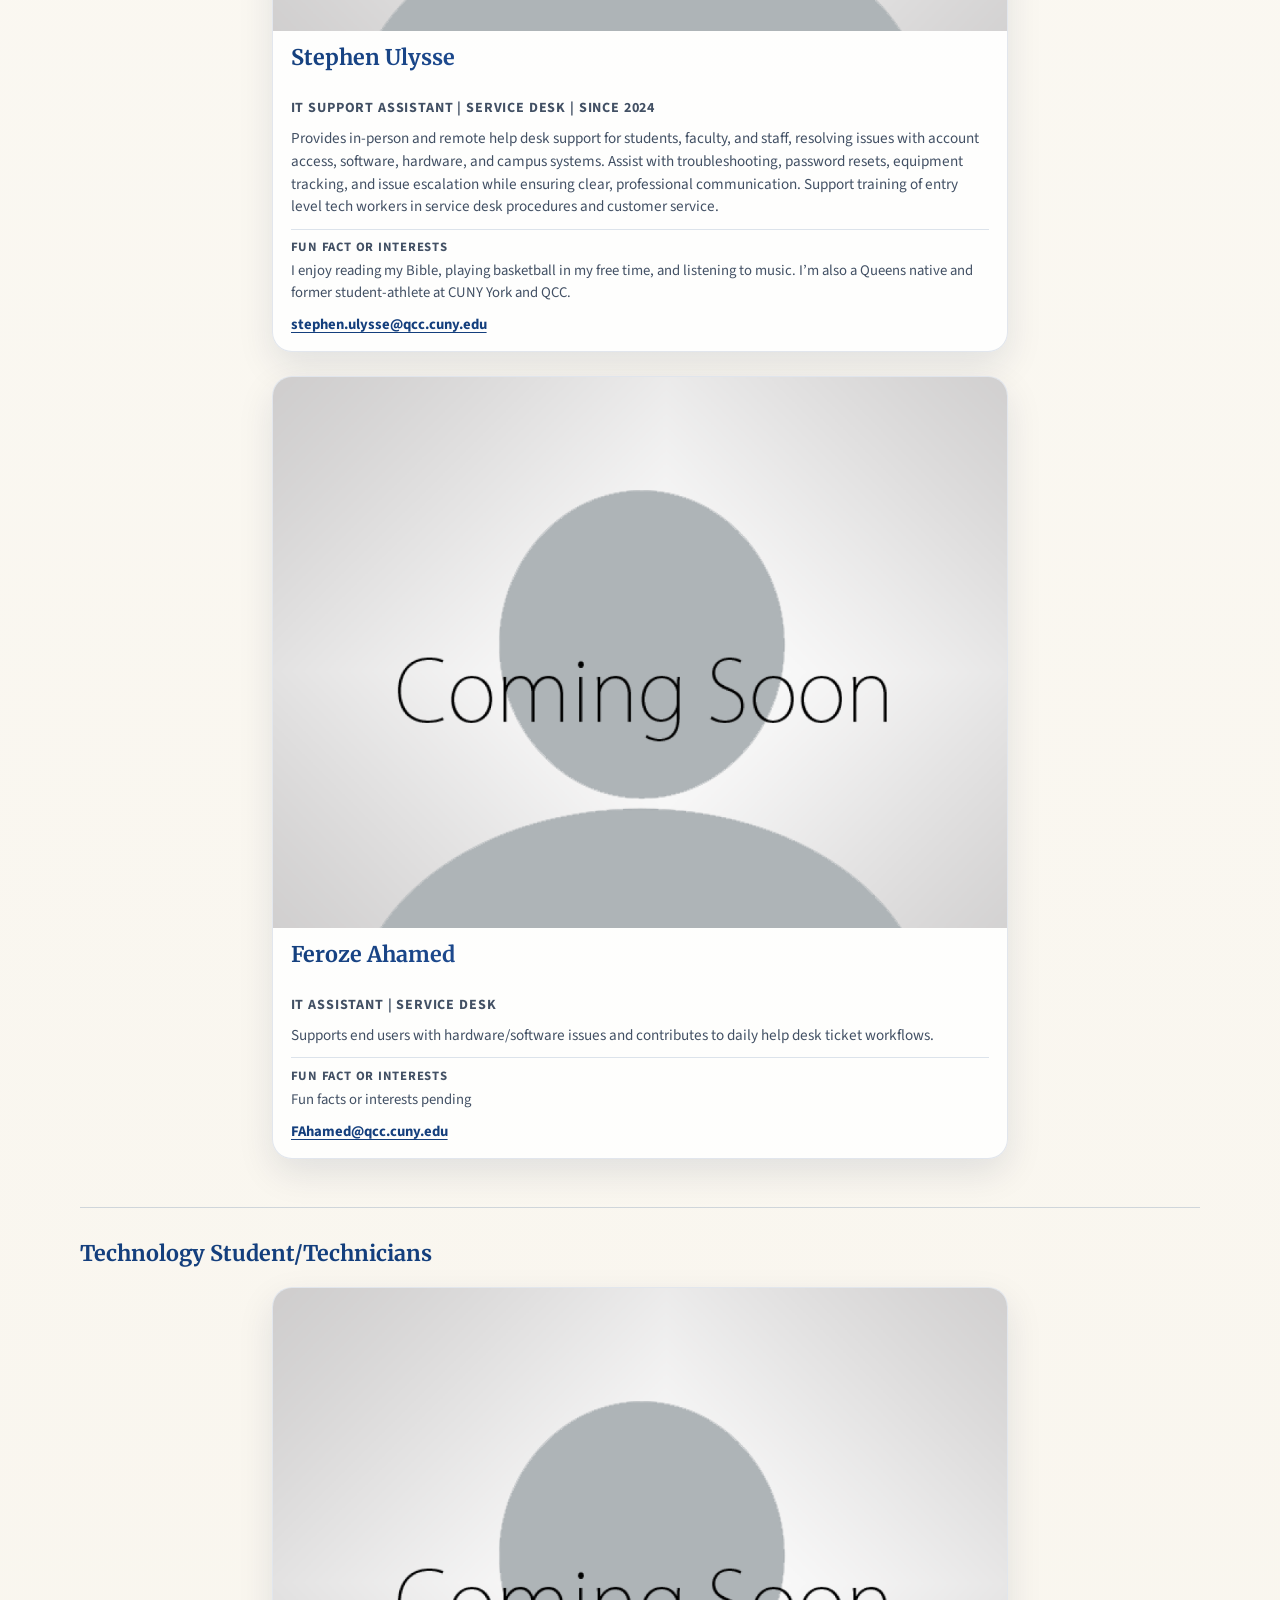
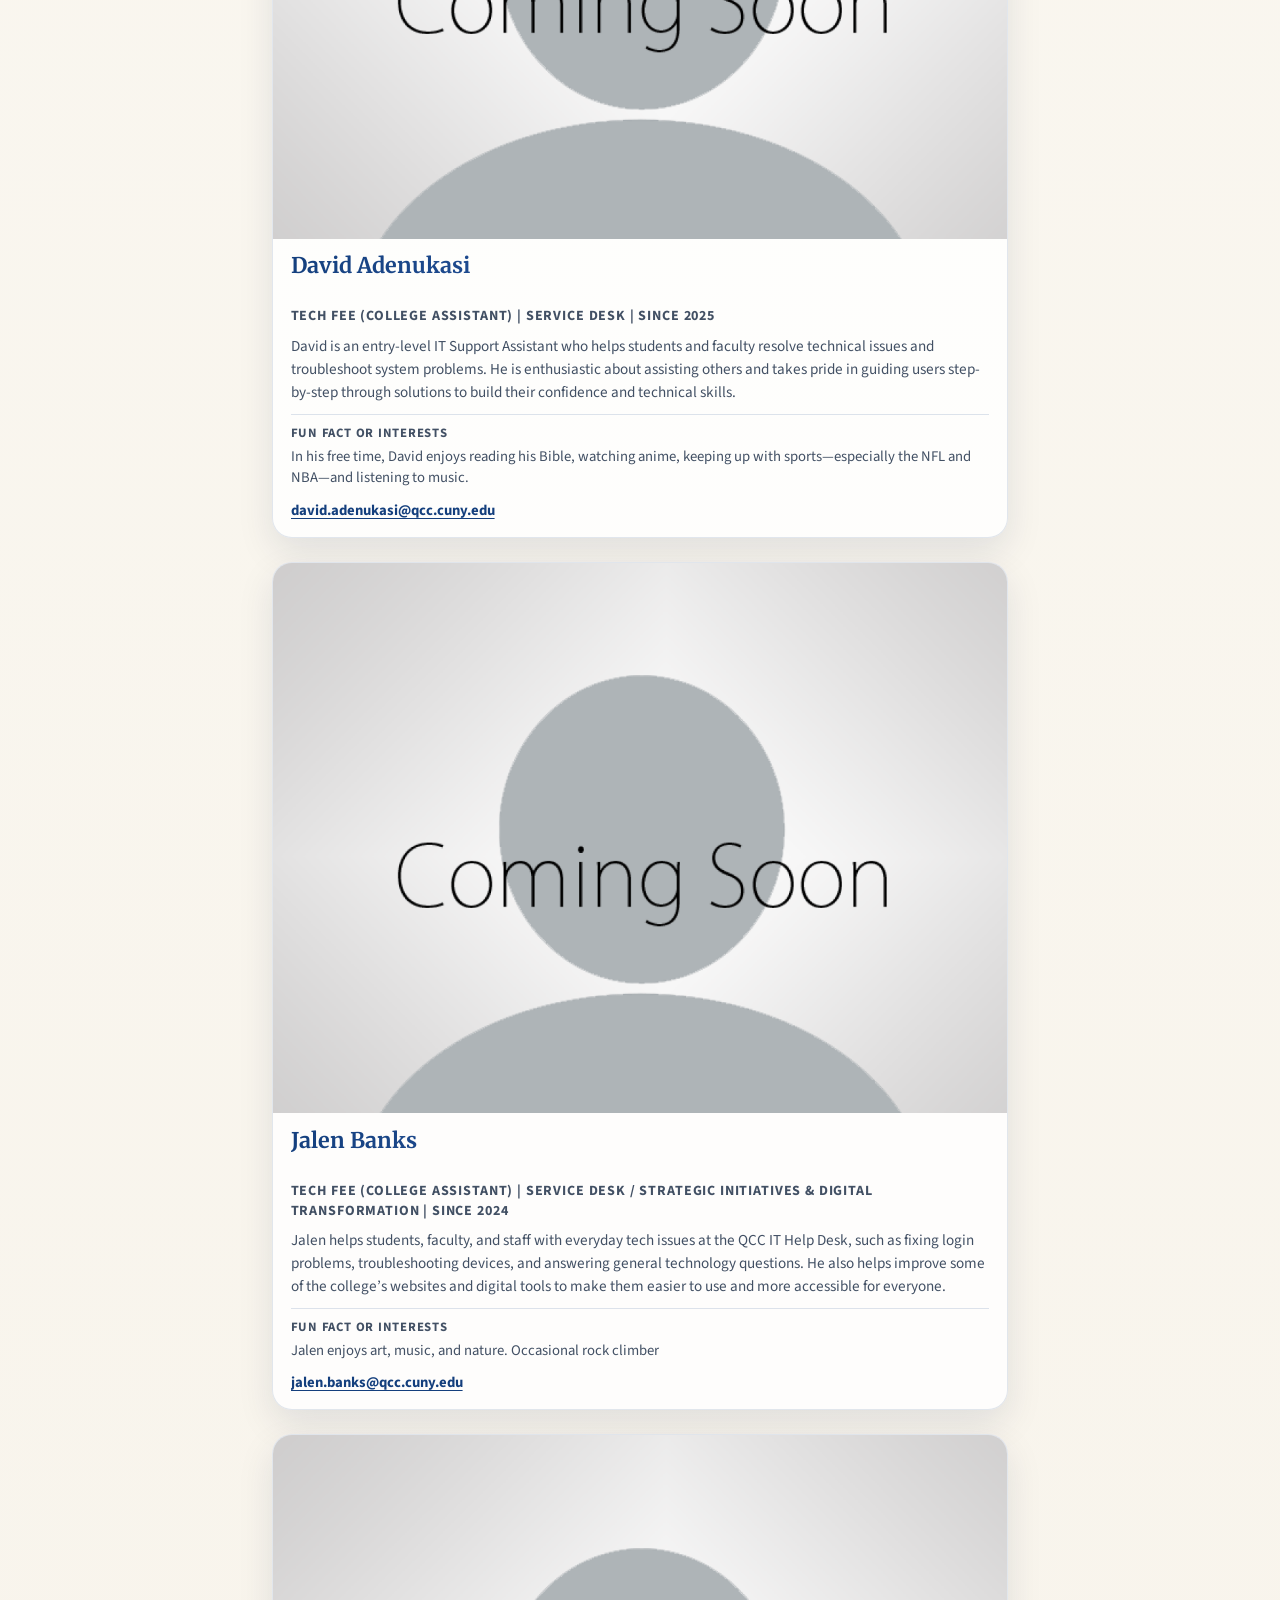
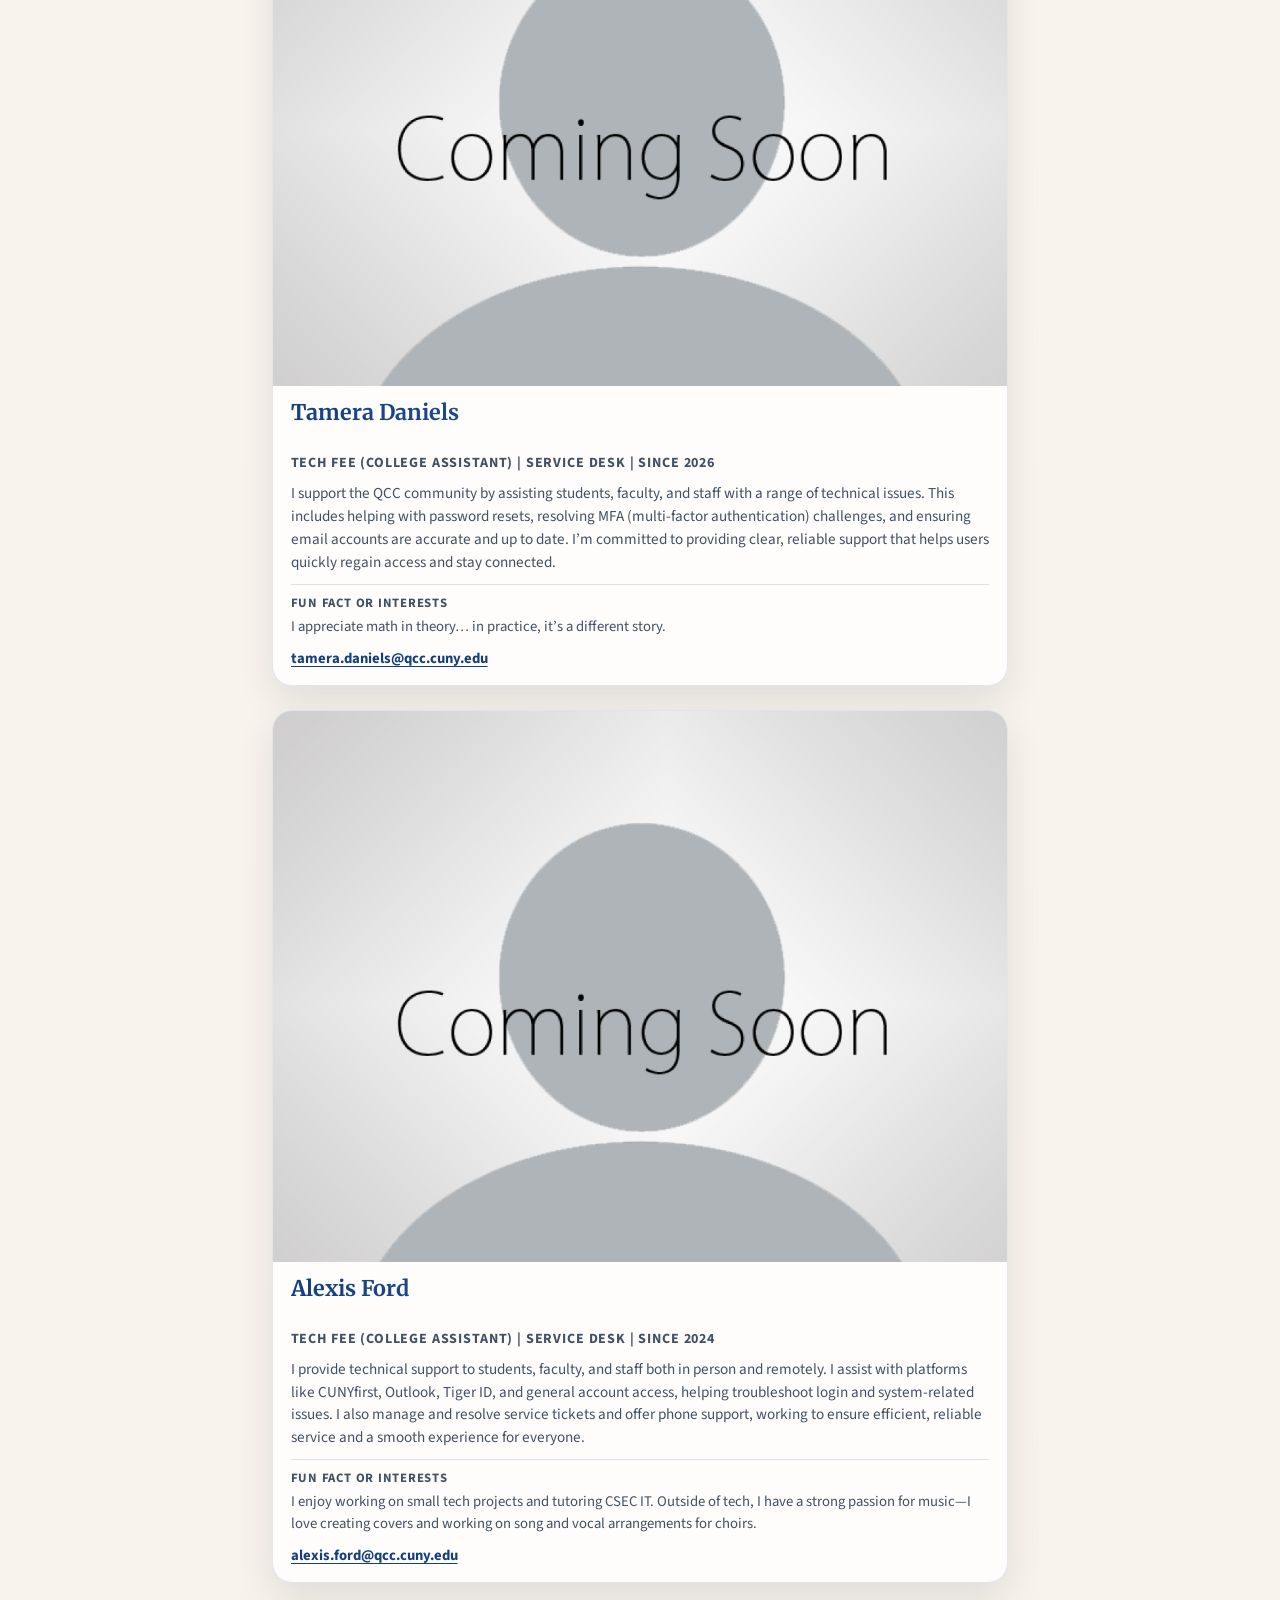
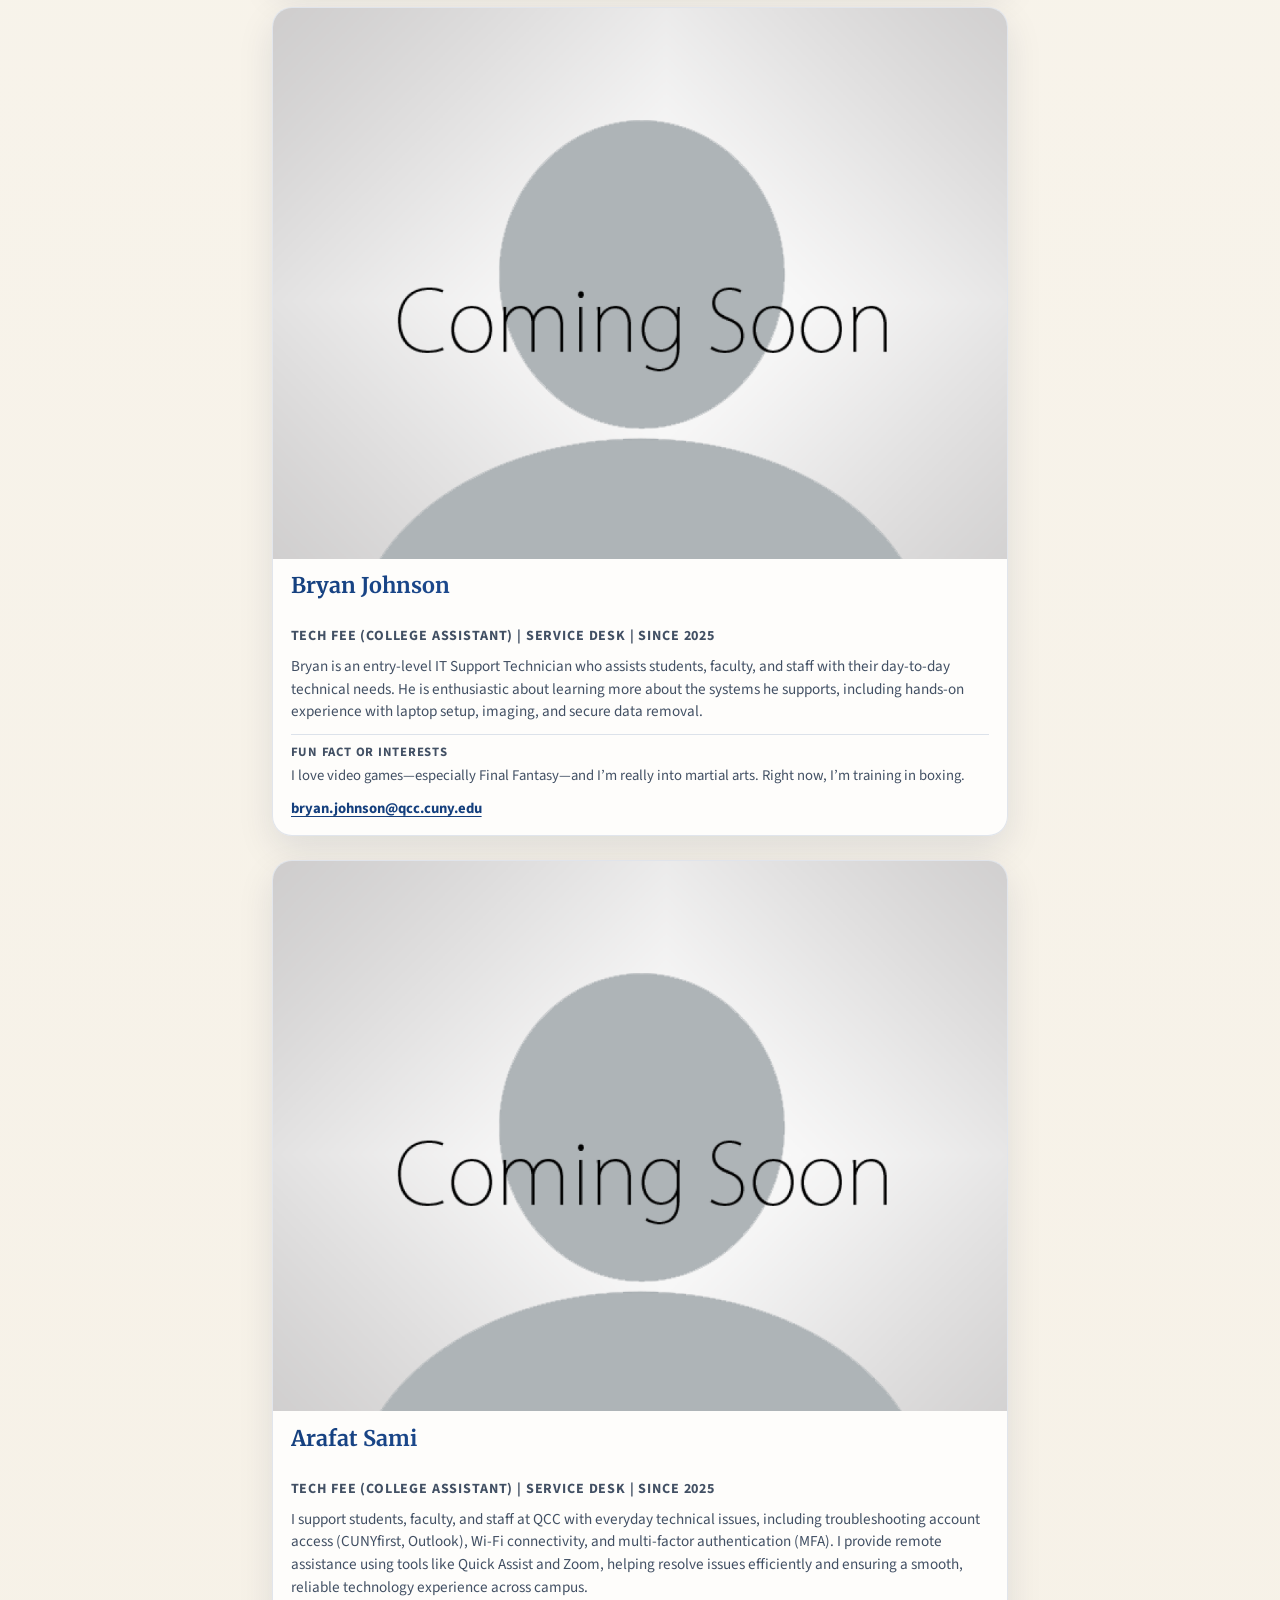
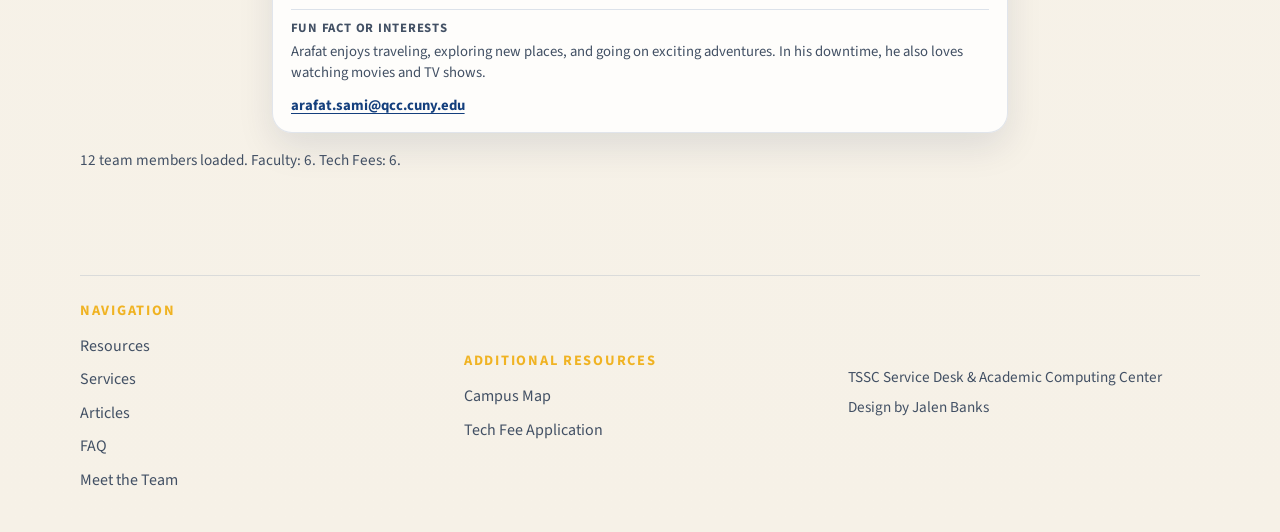
==== commit 833f8c04: "chat bot UI & HTTP GET" ====
--- a/meet-the-team.html
+++ b/meet-the-team.html
@@ -16,6 +16,7 @@
     />
     <link rel="stylesheet" href="css/styles.css" />
     <link rel="stylesheet" href="css/meet-the-team.css" />
+    <link rel="stylesheet" href="css/chatbot.css" />
     <!--
       Early-init: read the saved animation preference BEFORE first paint so
       the page never flickers from animated → still. Runs inline, no delay.
@@ -188,6 +189,7 @@
       aria-label provides a concise spoken label.
       The button is always visible and keyboard-operable (Enter / Space).
     -->
+    <div class="it-chat__backdrop" id="itChatBackdrop" aria-hidden="true" hidden></div>
     <button
       class="motion-toggle"
       id="motionToggle"
@@ -202,8 +204,62 @@
       <span class="motion-toggle__label">Reduce&nbsp;motion</span>
     </button>
 
+    <button
+      class="it-chat__launcher"
+      id="itChatLauncher"
+      type="button"
+      aria-label="Open IT Help Assistant"
+      aria-expanded="false"
+      aria-controls="itChatPanel"
+    >
+      <svg aria-hidden="true" viewBox="0 0 24 24" focusable="false">
+        <path d="M20 11.5a7.5 7.5 0 0 1-7.5 7.5H6l-3 2v-6.5A7.5 7.5 0 1 1 20 11.5Z" />
+        <path d="M8 11h.01M12 11h.01M16 11h.01" />
+      </svg>
+    </button>
+
+    <section
+      class="it-chat__panel"
+      id="itChatPanel"
+      role="dialog"
+      aria-modal="true"
+      aria-labelledby="itChatTitle"
+      aria-hidden="true"
+      hidden
+    >
+      <header class="it-chat__header">
+        <div>
+          <h2 id="itChatTitle">IT Help Assistant</h2>
+          <p><span class="it-chat__online-dot" aria-hidden="true"></span>Online</p>
+        </div>
+        <button class="it-chat__close" id="itChatClose" type="button" aria-label="Close IT Help Assistant">
+          <svg aria-hidden="true" viewBox="0 0 24 24" focusable="false">
+            <path d="m6 6 12 12M18 6 6 18" />
+          </svg>
+        </button>
+      </header>
+
+      <div class="it-chat__messages" id="itChatMessages" aria-live="polite" aria-relevant="additions text">
+        <div class="it-chat__typing" id="itChatTyping" role="status" aria-label="Assistant is typing" hidden>
+          <span></span><span></span><span></span>
+        </div>
+      </div>
+
+      <form class="it-chat__composer" id="itChatForm">
+        <label class="visually-hidden" for="itChatInput">Message the IT Help Assistant</label>
+        <textarea id="itChatInput" rows="1" maxlength="2000" placeholder="Write a message..." required></textarea>
+        <button id="itChatSend" type="submit" aria-label="Send message">
+          <svg aria-hidden="true" viewBox="0 0 24 24" focusable="false">
+            <path d="m22 2-7 20-4-9-9-4Z" />
+            <path d="M22 2 11 13" />
+          </svg>
+        </button>
+      </form>
+    </section>
+
     <script src="js/team-members.js"></script>
     <script src="js/team-particles.js"></script>
+    <script src="js/chatbot.js"></script>
     <script>
       /* ── Animation toggle ─────────────────────────────────────────────
          Manages the manual "Reduce motion" switch.
--- a/css/meet-the-team.css
+++ b/css/meet-the-team.css
@@ -335,8 +335,12 @@
    Photo
    -------------------------------------------------------------------------- */
 .team-card__photo-wrap {
-  flex: 1 1 58%;
-  min-height: 12rem;
+  flex: 0 0 auto;
+  width: 100%;
+  aspect-ratio: 4 / 3;
+  min-height: 0;
+  overflow: hidden;
+  background: rgba(20, 63, 125, 0.05);
 }
 
 .team-card__photo {
--- a/css/chatbot.css
+++ b/css/chatbot.css
@@ -0,0 +1,317 @@
+.it-chat__launcher,
+.it-chat__close,
+.it-chat__composer button {
+  display: grid;
+  place-items: center;
+  border: 0;
+  cursor: pointer;
+}
+
+.it-chat__backdrop {
+  position: fixed;
+  inset: 0;
+  z-index: 1000;
+  background: rgba(15, 35, 62, 0.28);
+}
+
+.it-chat__backdrop[hidden] {
+  display: none;
+}
+
+.it-chat__launcher {
+  position: fixed;
+  right: 1.5rem;
+  bottom: 1.5rem;
+  z-index: 1001;
+  width: 3.75rem;
+  height: 3.75rem;
+  border: 2px solid var(--gold-400);
+  border-radius: 50%;
+  background: var(--navy-900);
+  color: var(--white);
+  box-shadow: var(--shadow-md);
+  transition: transform 160ms ease, background-color 160ms ease;
+}
+
+.it-chat__launcher:hover {
+  transform: translateY(-2px);
+  background: var(--navy-950);
+}
+
+.it-chat__launcher svg {
+  width: 1.65rem;
+  fill: none;
+  stroke: currentColor;
+  stroke-linecap: round;
+  stroke-linejoin: round;
+  stroke-width: 1.8;
+}
+
+.it-chat__launcher svg path:last-child {
+  stroke-width: 2.6;
+}
+
+.it-chat__panel {
+  position: fixed;
+  right: 1.5rem;
+  bottom: 6rem;
+  z-index: 1002;
+  display: grid;
+  grid-template-rows: auto minmax(0, 1fr) auto;
+  width: min(400px, calc(100vw - 2rem));
+  height: min(680px, calc(100vh - 8rem));
+  height: min(680px, calc(100dvh - 8rem));
+  min-height: min(350px, calc(100vh - 8rem));
+  min-height: min(350px, calc(100dvh - 8rem));
+  overflow: hidden;
+  border: 1px solid var(--stone-200);
+  border-radius: var(--radius-md);
+  background: var(--white);
+  box-shadow: var(--shadow-lg);
+  color: var(--ink-900);
+}
+
+.it-chat__panel[hidden] {
+  display: none;
+}
+
+.it-chat__header {
+  display: flex;
+  align-items: center;
+  justify-content: space-between;
+  gap: 1rem;
+  padding: 1rem 1.15rem;
+  background: var(--navy-950);
+  color: var(--white);
+}
+
+.it-chat__header h2 {
+  margin: 0;
+  font-family: "Merriweather", serif;
+  font-size: 1rem;
+  line-height: 1.4;
+}
+
+.it-chat__header p {
+  display: flex;
+  align-items: center;
+  gap: 0.4rem;
+  margin: 0.2rem 0 0;
+  color: rgba(255, 255, 255, 0.82);
+  font-size: 0.85rem;
+}
+
+.it-chat__online-dot {
+  width: 0.5rem;
+  height: 0.5rem;
+  border-radius: 50%;
+  background: #76d39a;
+}
+
+.it-chat__close {
+  flex: 0 0 auto;
+  width: 2.5rem;
+  height: 2.5rem;
+  border-radius: 50%;
+  background: transparent;
+  color: var(--white);
+}
+
+.it-chat__close:hover {
+  background: rgba(255, 255, 255, 0.12);
+}
+
+.it-chat__close svg {
+  width: 1.25rem;
+  fill: none;
+  stroke: currentColor;
+  stroke-linecap: round;
+  stroke-width: 2;
+}
+
+.it-chat__messages {
+  display: flex;
+  flex-direction: column;
+  gap: 0.85rem;
+  min-height: 0;
+  overflow-y: auto;
+  padding: 1rem;
+  overscroll-behavior: contain;
+  background: #fbfaf7;
+  scroll-behavior: smooth;
+}
+
+.it-chat__message {
+  display: flex;
+  flex-direction: column;
+  align-items: flex-start;
+  gap: 0.25rem;
+  max-width: 88%;
+}
+
+.it-chat__message--user {
+  align-self: flex-end;
+  align-items: flex-end;
+}
+
+.it-chat__sender {
+  padding-inline: 0.2rem;
+  color: var(--ink-700);
+  font-size: 0.75rem;
+  font-weight: 700;
+}
+
+.it-chat__bubble {
+  margin: 0;
+  padding: 0.7rem 0.85rem;
+  border: 1px solid var(--stone-200);
+  border-radius: 12px 12px 12px 3px;
+  background: var(--white);
+  color: var(--ink-900);
+  font-size: 0.98rem;
+  line-height: 1.5;
+  overflow-wrap: anywhere;
+  white-space: pre-wrap;
+}
+
+.it-chat__message--user .it-chat__bubble {
+  border-color: var(--navy-900);
+  border-radius: 12px 12px 3px 12px;
+  background: var(--navy-900);
+  color: var(--white);
+}
+
+.it-chat__typing {
+  display: flex;
+  align-items: center;
+  gap: 0.28rem;
+  align-self: flex-start;
+  padding: 0.8rem 0.9rem;
+  border: 1px solid var(--stone-200);
+  border-radius: 12px 12px 12px 3px;
+  background: var(--white);
+}
+
+.it-chat__typing[hidden] {
+  display: none;
+}
+
+.it-chat__typing span {
+  width: 0.38rem;
+  height: 0.38rem;
+  border-radius: 50%;
+  background: var(--ink-700);
+  animation: it-chat-pulse 1s ease-in-out infinite;
+}
+
+.it-chat__typing span:nth-child(2) {
+  animation-delay: 140ms;
+}
+
+.it-chat__typing span:nth-child(3) {
+  animation-delay: 280ms;
+}
+
+@keyframes it-chat-pulse {
+  0%, 60%, 100% { opacity: 0.4; transform: translateY(0); }
+  30% { opacity: 1; transform: translateY(-3px); }
+}
+
+.it-chat__composer {
+  display: flex;
+  align-items: flex-end;
+  gap: 0.65rem;
+  padding: 0.85rem;
+  border-top: 1px solid var(--stone-200);
+  background: var(--white);
+}
+
+.it-chat__composer textarea {
+  flex: 1;
+  min-width: 0;
+  max-height: 7rem;
+  resize: none;
+  overflow-y: auto;
+  padding: 0.7rem 0.8rem;
+  border: 1px solid #b7bfca;
+  border-radius: var(--radius-sm);
+  background: var(--white);
+  color: var(--ink-900);
+  font: inherit;
+  line-height: 1.35;
+}
+
+.it-chat__composer textarea:focus-visible,
+.it-chat__launcher:focus-visible,
+.it-chat__close:focus-visible,
+.it-chat__composer button:focus-visible {
+  outline: 3px solid var(--gold-500);
+  outline-offset: 2px;
+}
+
+.it-chat__composer button {
+  flex: 0 0 auto;
+  width: 2.9rem;
+  height: 2.9rem;
+  border-radius: 10px;
+  background: var(--navy-900);
+  color: var(--white);
+  transition: background-color 160ms ease;
+}
+
+.it-chat__composer button:hover:not(:disabled) {
+  background: var(--navy-950);
+}
+
+.it-chat__composer button:disabled {
+  cursor: wait;
+  opacity: 0.6;
+}
+
+.it-chat__composer button svg {
+  width: 1.35rem;
+  fill: none;
+  stroke: currentColor;
+  stroke-linecap: round;
+  stroke-linejoin: round;
+  stroke-width: 1.8;
+}
+
+@media (max-width: 600px) {
+  .it-chat__launcher {
+    right: max(1rem, env(safe-area-inset-right));
+    bottom: max(1rem, env(safe-area-inset-bottom));
+  }
+
+  .it-chat__panel {
+    right: 0.5rem;
+    bottom: calc(5.25rem + env(safe-area-inset-bottom));
+    width: calc(100vw - 1rem);
+    height: min(700px, calc(100vh - 6rem - env(safe-area-inset-top) - env(safe-area-inset-bottom)));
+    height: min(700px, calc(100dvh - 6rem - env(safe-area-inset-top) - env(safe-area-inset-bottom)));
+    min-height: 0;
+  }
+
+  .it-chat__messages {
+    padding: 0.85rem;
+  }
+
+  .it-chat__composer {
+    padding-bottom: max(0.85rem, env(safe-area-inset-bottom));
+  }
+}
+
+@media (prefers-reduced-motion: reduce) {
+  .it-chat__launcher,
+  .it-chat__composer button {
+    transition: none;
+  }
+
+  .it-chat__messages {
+    scroll-behavior: auto;
+  }
+
+  .it-chat__typing span {
+    animation: none;
+  }
+}
